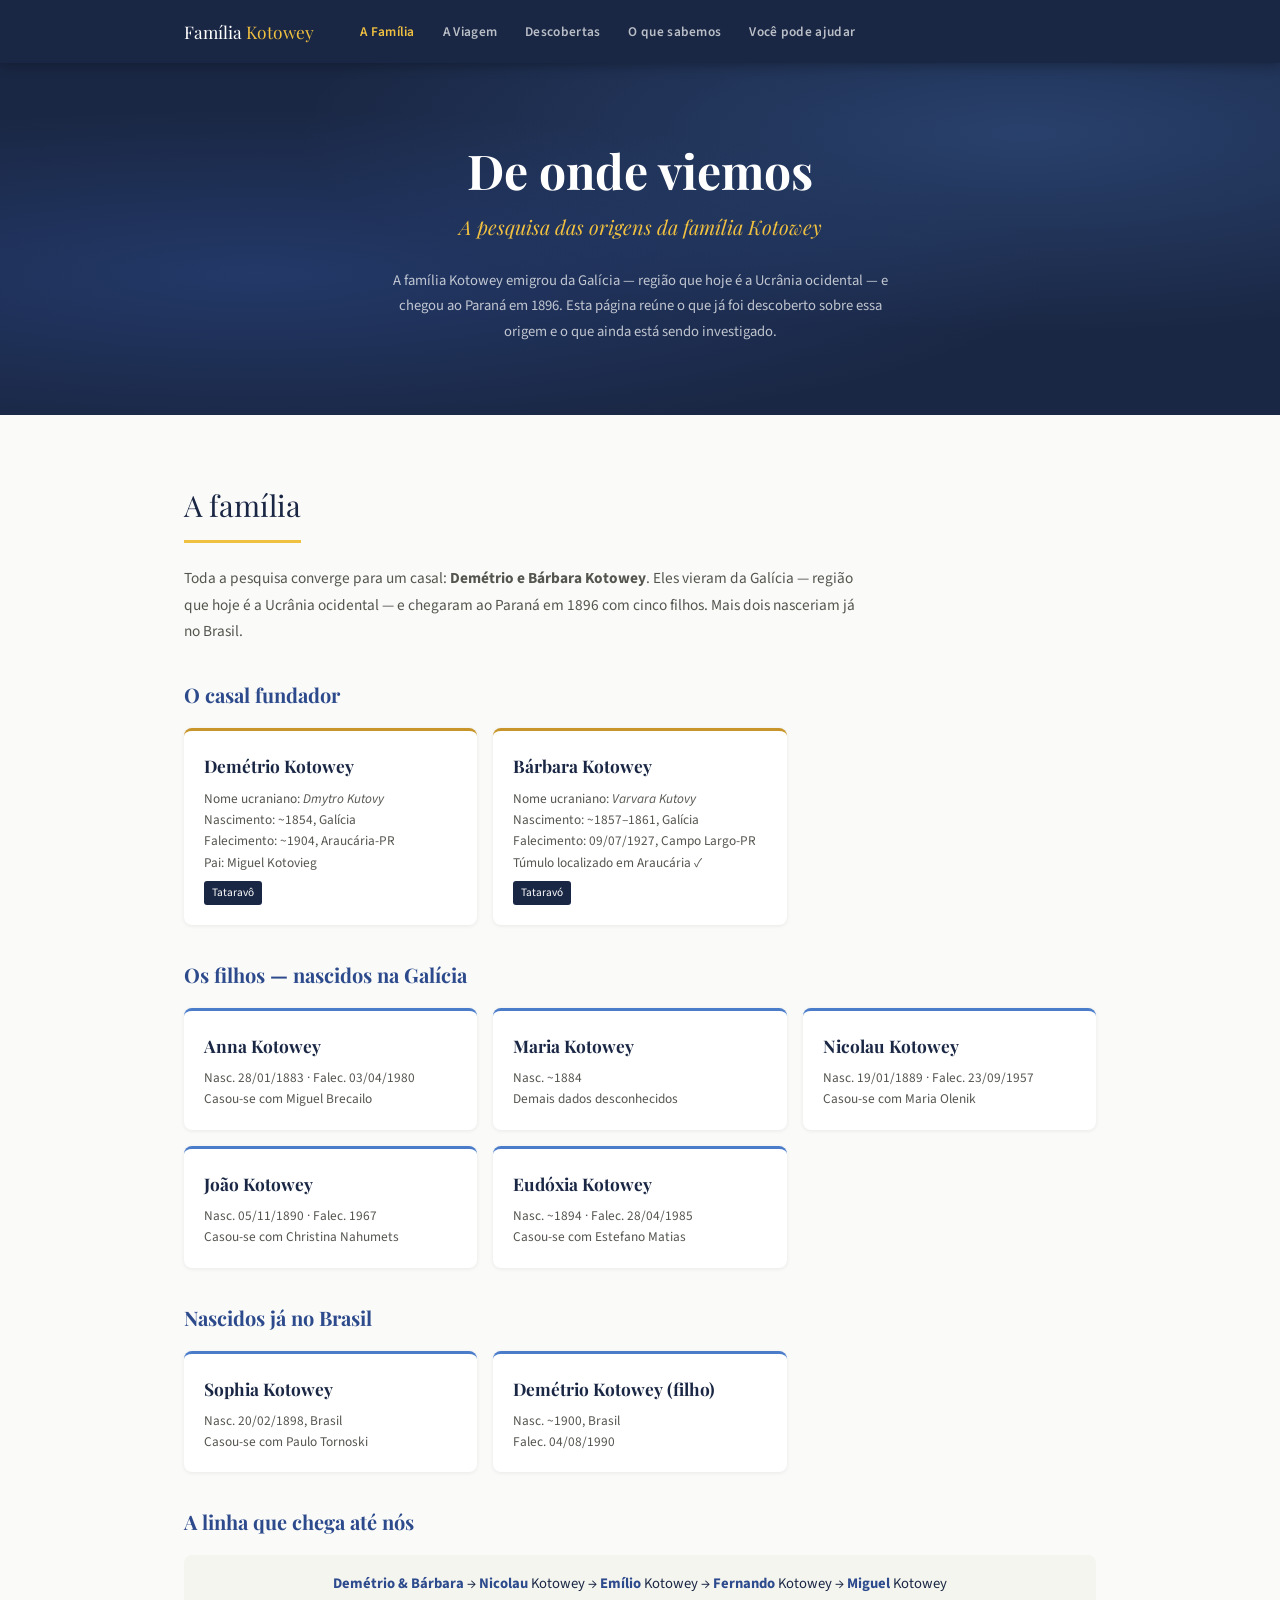
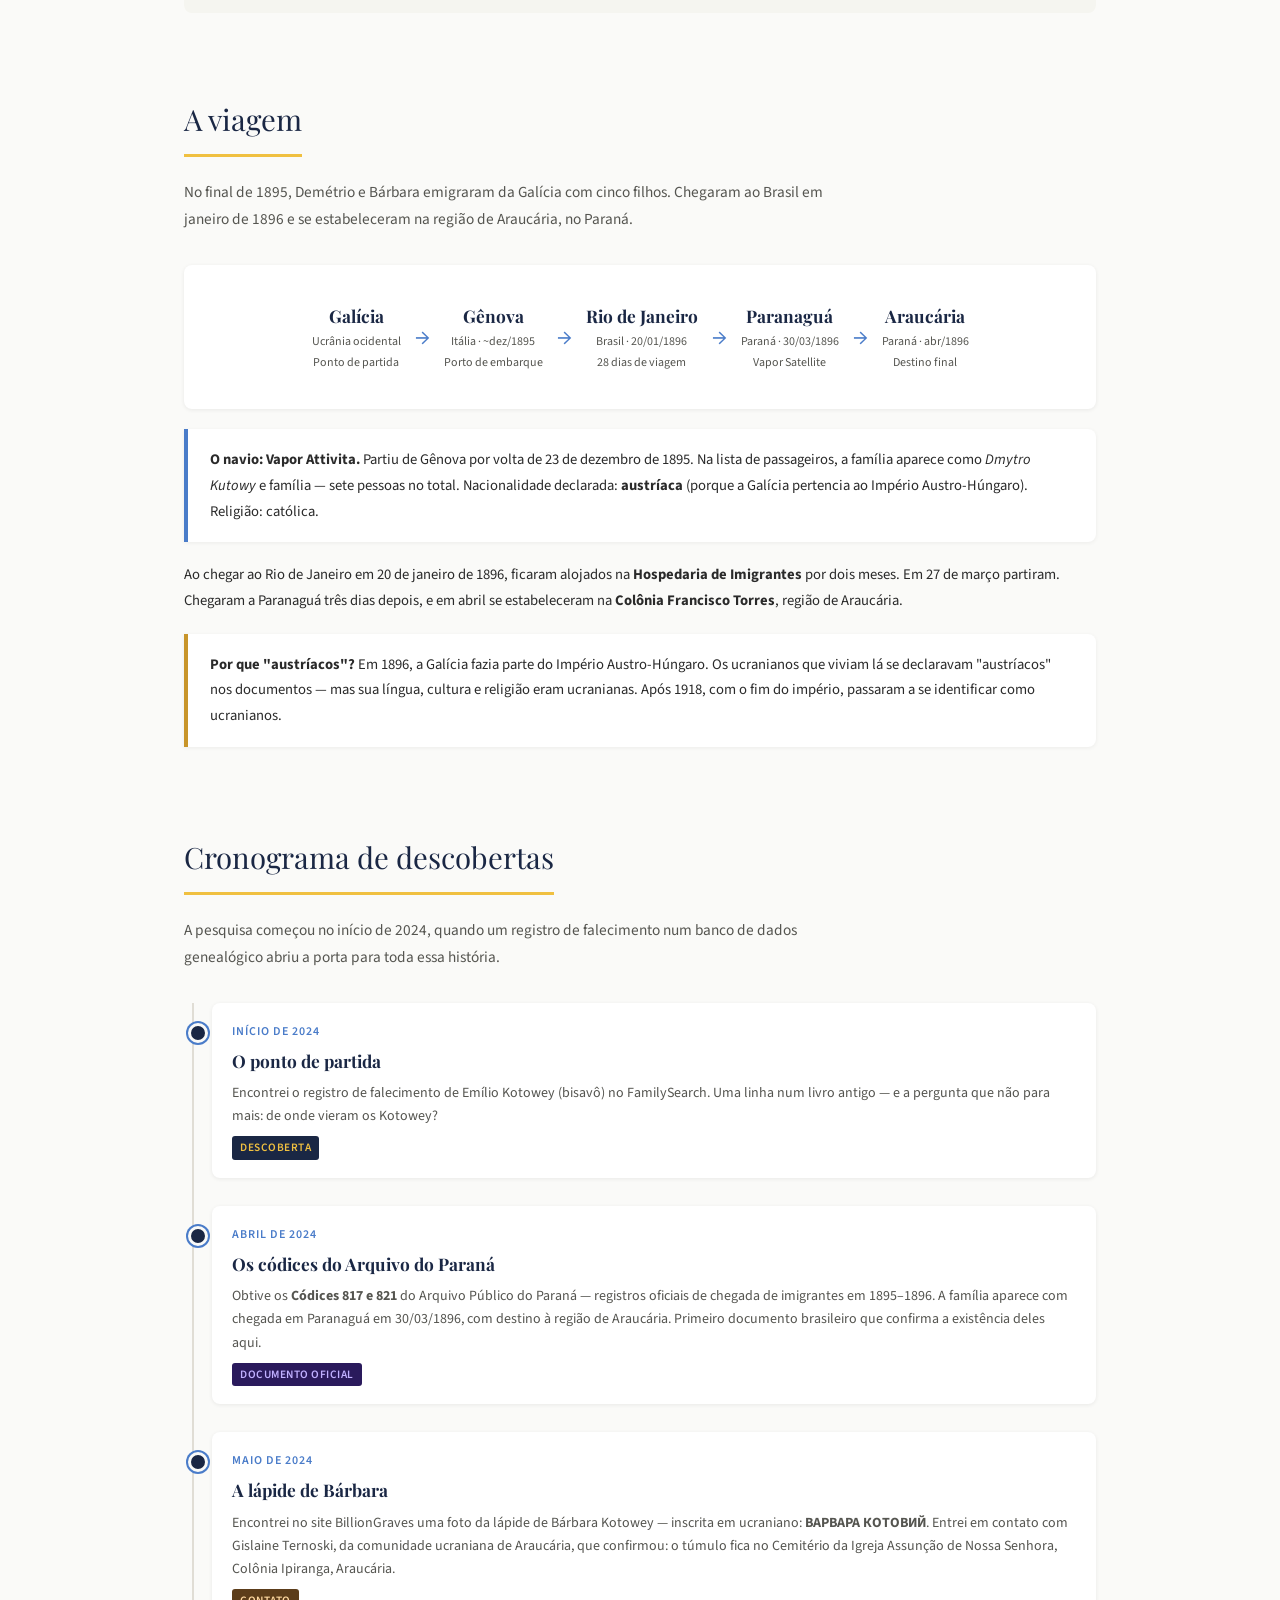
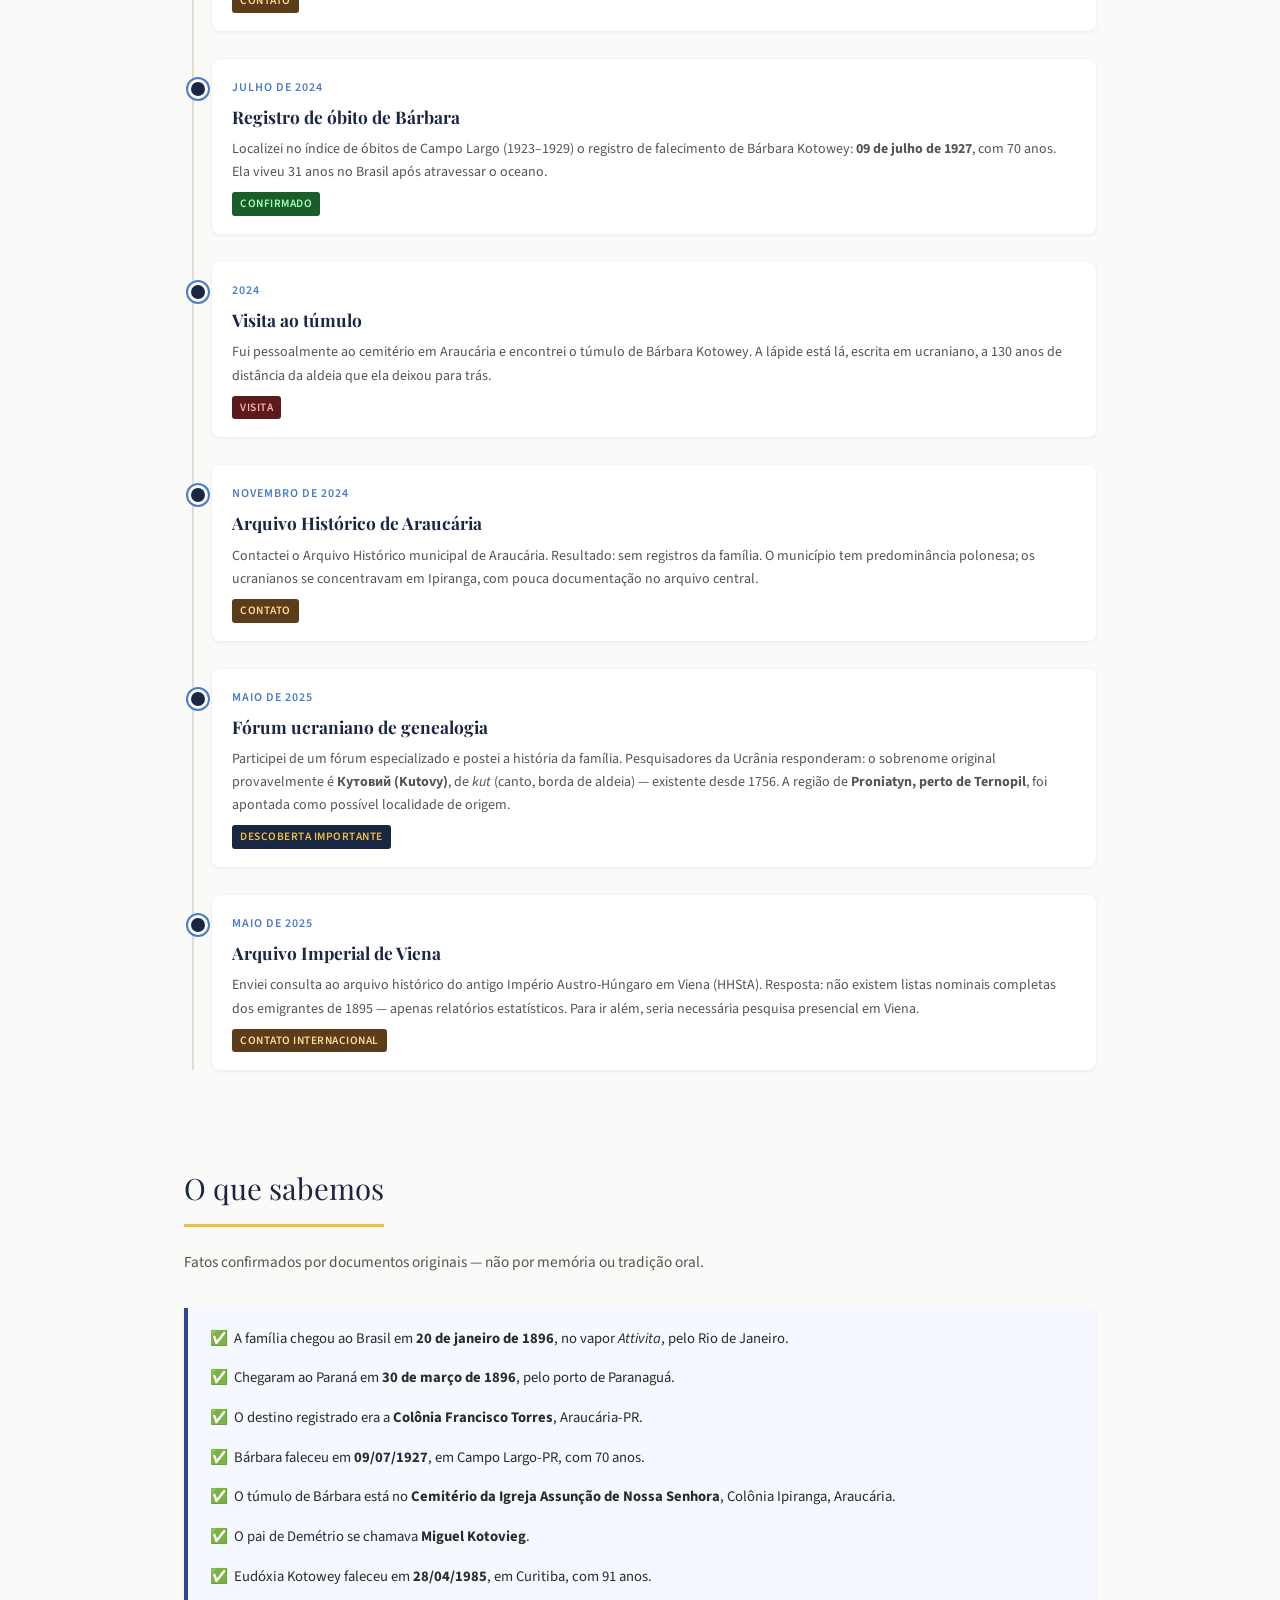
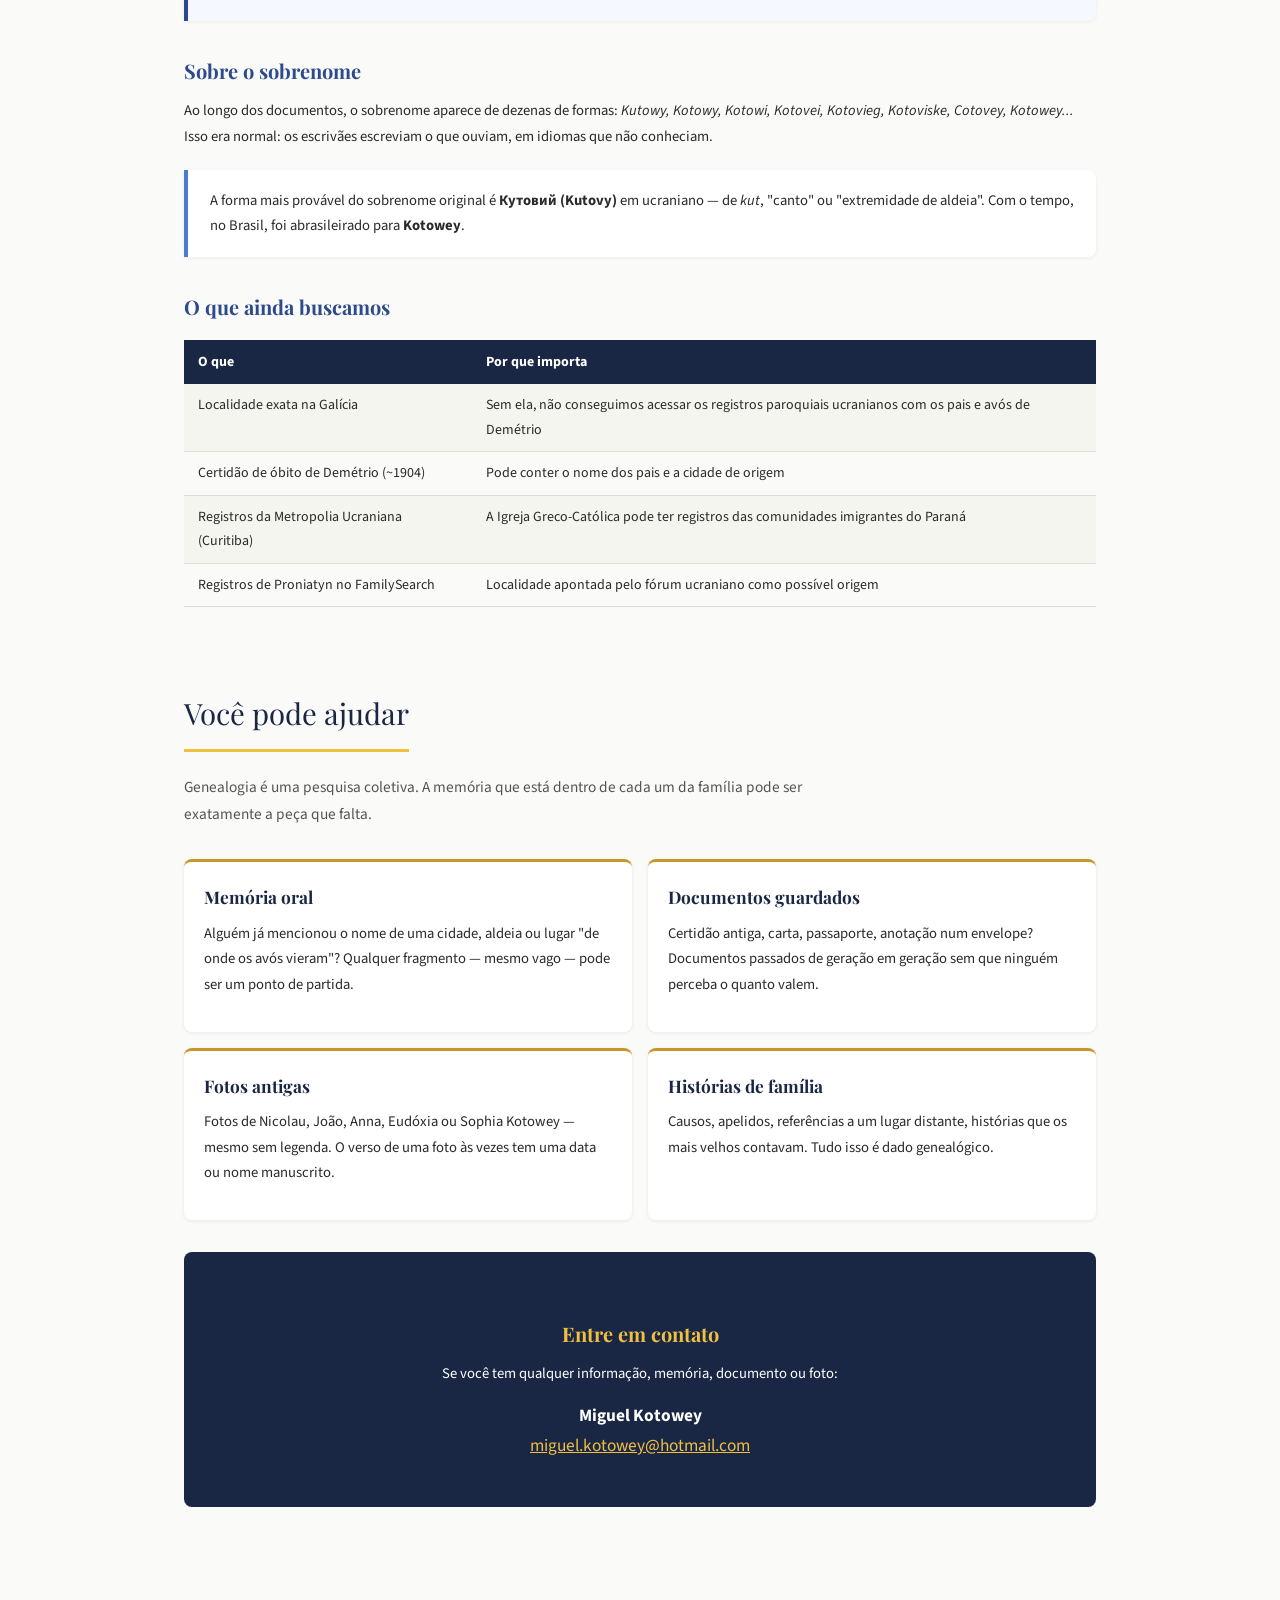
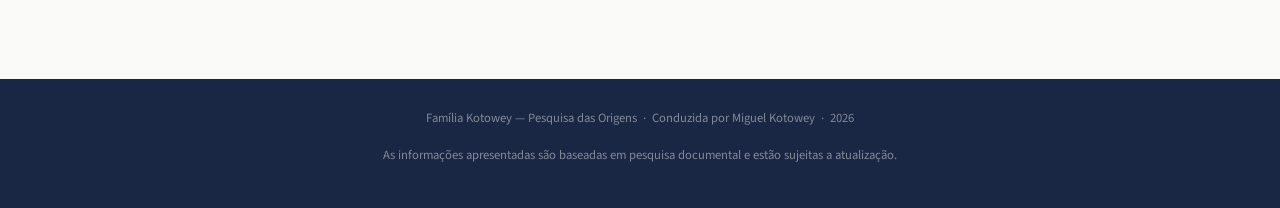
==== index.html @ eb4284b0 "Versão inicial" ====
<!DOCTYPE html>
<html lang="pt-BR">
<head>
  <meta charset="UTF-8">
  <meta name="viewport" content="width=device-width, initial-scale=1.0">
  <title>Família Kotowey — De onde viemos</title>
  <link rel="stylesheet" href="style.css">
</head>
<body>

<nav>
  <div class="nav-inner">
    <div class="nav-marca">Família <span>Kotowey</span></div>
    <a href="#quem-somos" class="ativo">A Família</a>
    <a href="#a-viagem">A Viagem</a>
    <a href="#descobertas">Descobertas</a>
    <a href="#o-que-sabemos">O que sabemos</a>
    <a href="#ajude">Você pode ajudar</a>
  </div>
</nav>

<div class="hero">
  <div class="hero-content">
    <h1>De onde viemos</h1>
    <div class="hero-sub">A pesquisa das origens da família Kotowey</div>
    <p>A família Kotowey emigrou da Galícia — região que hoje é a Ucrânia ocidental — e chegou ao Paraná em 1896. Esta página reúne o que já foi descoberto sobre essa origem e o que ainda está sendo investigado.</p>
  </div>
</div>

<div class="pagina">

  <!-- ══ QUEM SOMOS ══ -->
  <section id="quem-somos">
    <div class="secao-titulo">A família</div>
    <p class="secao-intro">
      Toda a pesquisa converge para um casal: <strong>Demétrio e Bárbara Kotowey</strong>. Eles vieram da Galícia — região que hoje é a Ucrânia ocidental — e chegaram ao Paraná em 1896 com cinco filhos. Mais dois nasceriam já no Brasil.
    </p>

    <h3>O casal fundador</h3>
    <div class="pessoas-grid">
      <div class="pessoa-card destaque">
        <div class="pessoa-nome">Demétrio Kotowey</div>
        <div class="pessoa-info">
          Nome ucraniano: <em>Dmytro Kutovy</em><br>
          Nascimento: ~1854, Galícia<br>
          Falecimento: ~1904, Araucária-PR<br>
          Pai: Miguel Kotovieg
        </div>
        <span class="badge">Tataravô</span>
      </div>
      <div class="pessoa-card destaque">
        <div class="pessoa-nome">Bárbara Kotowey</div>
        <div class="pessoa-info">
          Nome ucraniano: <em>Varvara Kutovy</em><br>
          Nascimento: ~1857–1861, Galícia<br>
          Falecimento: 09/07/1927, Campo Largo-PR<br>
          Túmulo localizado em Araucária ✓
        </div>
        <span class="badge">Tataravó</span>
      </div>
    </div>

    <h3>Os filhos — nascidos na Galícia</h3>
    <div class="pessoas-grid">
      <div class="pessoa-card">
        <div class="pessoa-nome">Anna Kotowey</div>
        <div class="pessoa-info">Nasc. 28/01/1883 · Falec. 03/04/1980<br>Casou-se com Miguel Brecailo</div>
      </div>
      <div class="pessoa-card">
        <div class="pessoa-nome">Maria Kotowey</div>
        <div class="pessoa-info">Nasc. ~1884<br>Demais dados desconhecidos</div>
      </div>
      <div class="pessoa-card">
        <div class="pessoa-nome">Nicolau Kotowey</div>
        <div class="pessoa-info">Nasc. 19/01/1889 · Falec. 23/09/1957<br>Casou-se com Maria Olenik</div>
      </div>
      <div class="pessoa-card">
        <div class="pessoa-nome">João Kotowey</div>
        <div class="pessoa-info">Nasc. 05/11/1890 · Falec. 1967<br>Casou-se com Christina Nahumets</div>
      </div>
      <div class="pessoa-card">
        <div class="pessoa-nome">Eudóxia Kotowey</div>
        <div class="pessoa-info">Nasc. ~1894 · Falec. 28/04/1985<br>Casou-se com Estefano Matias</div>
      </div>
    </div>

    <h3>Nascidos já no Brasil</h3>
    <div class="pessoas-grid">
      <div class="pessoa-card">
        <div class="pessoa-nome">Sophia Kotowey</div>
        <div class="pessoa-info">Nasc. 20/02/1898, Brasil<br>Casou-se com Paulo Tornoski</div>
      </div>
      <div class="pessoa-card">
        <div class="pessoa-nome">Demétrio Kotowey (filho)</div>
        <div class="pessoa-info">Nasc. ~1900, Brasil<br>Falec. 04/08/1990</div>
      </div>
    </div>

    <h3>A linha que chega até nós</h3>
    <div class="linha-descend">
      <strong>Demétrio &amp; Bárbara</strong> → <strong>Nicolau</strong> Kotowey → <strong>Emílio</strong> Kotowey → <strong>Fernando</strong> Kotowey → <strong>Miguel</strong> Kotowey
    </div>
  </section>

  <!-- ══ A VIAGEM ══ -->
  <section id="a-viagem">
    <div class="secao-titulo">A viagem</div>
    <p class="secao-intro">
      No final de 1895, Demétrio e Bárbara emigraram da Galícia com cinco filhos. Chegaram ao Brasil em janeiro de 1896 e se estabeleceram na região de Araucária, no Paraná.
    </p>

    <div class="rota">
      <div class="rota-ponto">
        <div class="rota-lugar">Galícia</div>
        <div class="rota-detalhe">Ucrânia ocidental<br>Ponto de partida</div>
      </div>
      <div class="rota-seta">→</div>
      <div class="rota-ponto">
        <div class="rota-lugar">Gênova</div>
        <div class="rota-detalhe">Itália · ~dez/1895<br>Porto de embarque</div>
      </div>
      <div class="rota-seta">→</div>
      <div class="rota-ponto">
        <div class="rota-lugar">Rio de Janeiro</div>
        <div class="rota-detalhe">Brasil · 20/01/1896<br>28 dias de viagem</div>
      </div>
      <div class="rota-seta">→</div>
      <div class="rota-ponto">
        <div class="rota-lugar">Paranaguá</div>
        <div class="rota-detalhe">Paraná · 30/03/1896<br>Vapor Satellite</div>
      </div>
      <div class="rota-seta">→</div>
      <div class="rota-ponto">
        <div class="rota-lugar">Araucária</div>
        <div class="rota-detalhe">Paraná · abr/1896<br>Destino final</div>
      </div>
    </div>

    <div class="caixa">
      <strong>O navio: Vapor Attivita.</strong> Partiu de Gênova por volta de 23 de dezembro de 1895. Na lista de passageiros, a família aparece como <em>Dmytro Kutowy</em> e família — sete pessoas no total. Nacionalidade declarada: <strong>austríaca</strong> (porque a Galícia pertencia ao Império Austro-Húngaro). Religião: católica.
    </div>

    <p>Ao chegar ao Rio de Janeiro em 20 de janeiro de 1896, ficaram alojados na <strong>Hospedaria de Imigrantes</strong> por dois meses. Em 27 de março partiram. Chegaram a Paranaguá três dias depois, e em abril se estabeleceram na <strong>Colônia Francisco Torres</strong>, região de Araucária.</p>

    <div class="caixa caixa-dourada">
      <strong>Por que "austríacos"?</strong> Em 1896, a Galícia fazia parte do Império Austro-Húngaro. Os ucranianos que viviam lá se declaravam "austríacos" nos documentos — mas sua língua, cultura e religião eram ucranianas. Após 1918, com o fim do império, passaram a se identificar como ucranianos.
    </div>
  </section>

  <!-- ══ DESCOBERTAS ══ -->
  <section id="descobertas">
    <div class="secao-titulo">Cronograma de descobertas</div>
    <p class="secao-intro">
      A pesquisa começou no início de 2024, quando um registro de falecimento num banco de dados genealógico abriu a porta para toda essa história.
    </p>

    <div class="timeline">

      <div class="timeline-item">
        <div class="timeline-data">Início de 2024</div>
        <div class="timeline-titulo">O ponto de partida</div>
        <div class="timeline-texto">Encontrei o registro de falecimento de Emílio Kotowey (bisavô) no FamilySearch. Uma linha num livro antigo — e a pergunta que não para mais: de onde vieram os Kotowey?</div>
        <span class="tag tag-descoberta">Descoberta</span>
      </div>

      <div class="timeline-item">
        <div class="timeline-data">Abril de 2024</div>
        <div class="timeline-titulo">Os códices do Arquivo do Paraná</div>
        <div class="timeline-texto">Obtive os <strong>Códices 817 e 821</strong> do Arquivo Público do Paraná — registros oficiais de chegada de imigrantes em 1895–1896. A família aparece com chegada em Paranaguá em 30/03/1896, com destino à região de Araucária. Primeiro documento brasileiro que confirma a existência deles aqui.</div>
        <span class="tag tag-documento">Documento oficial</span>
      </div>

      <div class="timeline-item">
        <div class="timeline-data">Maio de 2024</div>
        <div class="timeline-titulo">A lápide de Bárbara</div>
        <div class="timeline-texto">Encontrei no site BillionGraves uma foto da lápide de Bárbara Kotowey — inscrita em ucraniano: <strong>ВАРВАРА КОТОВИЙ</strong>. Entrei em contato com Gislaine Ternoski, da comunidade ucraniana de Araucária, que confirmou: o túmulo fica no Cemitério da Igreja Assunção de Nossa Senhora, Colônia Ipiranga, Araucária.</div>
        <span class="tag tag-contato">Contato</span>
      </div>

      <div class="timeline-item">
        <div class="timeline-data">Julho de 2024</div>
        <div class="timeline-titulo">Registro de óbito de Bárbara</div>
        <div class="timeline-texto">Localizei no índice de óbitos de Campo Largo (1923–1929) o registro de falecimento de Bárbara Kotowey: <strong>09 de julho de 1927</strong>, com 70 anos. Ela viveu 31 anos no Brasil após atravessar o oceano.</div>
        <span class="tag tag-confirmado">Confirmado</span>
      </div>

      <div class="timeline-item">
        <div class="timeline-data">2024</div>
        <div class="timeline-titulo">Visita ao túmulo</div>
        <div class="timeline-texto">Fui pessoalmente ao cemitério em Araucária e encontrei o túmulo de Bárbara Kotowey. A lápide está lá, escrita em ucraniano, a 130 anos de distância da aldeia que ela deixou para trás.</div>
        <span class="tag tag-visita">Visita</span>
      </div>

      <div class="timeline-item">
        <div class="timeline-data">Novembro de 2024</div>
        <div class="timeline-titulo">Arquivo Histórico de Araucária</div>
        <div class="timeline-texto">Contactei o Arquivo Histórico municipal de Araucária. Resultado: sem registros da família. O município tem predominância polonesa; os ucranianos se concentravam em Ipiranga, com pouca documentação no arquivo central.</div>
        <span class="tag tag-contato">Contato</span>
      </div>

      <div class="timeline-item">
        <div class="timeline-data">Maio de 2025</div>
        <div class="timeline-titulo">Fórum ucraniano de genealogia</div>
        <div class="timeline-texto">Participei de um fórum especializado e postei a história da família. Pesquisadores da Ucrânia responderam: o sobrenome original provavelmente é <strong>Кутовий (Kutovy)</strong>, de <em>kut</em> (canto, borda de aldeia) — existente desde 1756. A região de <strong>Proniatyn, perto de Ternopil</strong>, foi apontada como possível localidade de origem.</div>
        <span class="tag tag-descoberta">Descoberta importante</span>
      </div>

      <div class="timeline-item">
        <div class="timeline-data">Maio de 2025</div>
        <div class="timeline-titulo">Arquivo Imperial de Viena</div>
        <div class="timeline-texto">Enviei consulta ao arquivo histórico do antigo Império Austro-Húngaro em Viena (HHStA). Resposta: não existem listas nominais completas dos emigrantes de 1895 — apenas relatórios estatísticos. Para ir além, seria necessária pesquisa presencial em Viena.</div>
        <span class="tag tag-contato">Contato internacional</span>
      </div>

    </div>
  </section>

  <!-- ══ O QUE SABEMOS ══ -->
  <section id="o-que-sabemos">
    <div class="secao-titulo">O que sabemos</div>
    <p class="secao-intro">
      Fatos confirmados por documentos originais — não por memória ou tradição oral.
    </p>

    <div class="caixa caixa-azul">
      <p>✅ &nbsp;A família chegou ao Brasil em <strong>20 de janeiro de 1896</strong>, no vapor <em>Attivita</em>, pelo Rio de Janeiro.</p>
      <p>✅ &nbsp;Chegaram ao Paraná em <strong>30 de março de 1896</strong>, pelo porto de Paranaguá.</p>
      <p>✅ &nbsp;O destino registrado era a <strong>Colônia Francisco Torres</strong>, Araucária-PR.</p>
      <p>✅ &nbsp;Bárbara faleceu em <strong>09/07/1927</strong>, em Campo Largo-PR, com 70 anos.</p>
      <p>✅ &nbsp;O túmulo de Bárbara está no <strong>Cemitério da Igreja Assunção de Nossa Senhora</strong>, Colônia Ipiranga, Araucária.</p>
      <p>✅ &nbsp;O pai de Demétrio se chamava <strong>Miguel Kotovieg</strong>.</p>
      <p>✅ &nbsp;Eudóxia Kotowey faleceu em <strong>28/04/1985</strong>, em Curitiba, com 91 anos.</p>
    </div>

    <h3>Sobre o sobrenome</h3>
    <p>Ao longo dos documentos, o sobrenome aparece de dezenas de formas: <em>Kutowy, Kotowy, Kotowi, Kotovei, Kotovieg, Kotoviske, Cotovey, Kotowey...</em> Isso era normal: os escrivães escreviam o que ouviam, em idiomas que não conheciam.</p>

    <div class="caixa">
      A forma mais provável do sobrenome original é <strong>Кутовий (Kutovy)</strong> em ucraniano — de <em>kut</em>, "canto" ou "extremidade de aldeia". Com o tempo, no Brasil, foi abrasileirado para <strong>Kotowey</strong>.
    </div>

    <h3>O que ainda buscamos</h3>
    <table>
      <tr><th>O que</th><th>Por que importa</th></tr>
      <tr>
        <td>Localidade exata na Galícia</td>
        <td>Sem ela, não conseguimos acessar os registros paroquiais ucranianos com os pais e avós de Demétrio</td>
      </tr>
      <tr>
        <td>Certidão de óbito de Demétrio (~1904)</td>
        <td>Pode conter o nome dos pais e a cidade de origem</td>
      </tr>
      <tr>
        <td>Registros da Metropolia Ucraniana (Curitiba)</td>
        <td>A Igreja Greco-Católica pode ter registros das comunidades imigrantes do Paraná</td>
      </tr>
      <tr>
        <td>Registros de Proniatyn no FamilySearch</td>
        <td>Localidade apontada pelo fórum ucraniano como possível origem</td>
      </tr>
    </table>
  </section>

  <!-- ══ AJUDE ══ -->
  <section id="ajude">
    <div class="secao-titulo">Você pode ajudar</div>
    <p class="secao-intro">
      Genealogia é uma pesquisa coletiva. A memória que está dentro de cada um da família pode ser exatamente a peça que falta.
    </p>

    <div class="ajuda-grid">
      <div class="ajuda-card">
        <h4>Memória oral</h4>
        <p>Alguém já mencionou o nome de uma cidade, aldeia ou lugar "de onde os avós vieram"? Qualquer fragmento — mesmo vago — pode ser um ponto de partida.</p>
      </div>
      <div class="ajuda-card">
        <h4>Documentos guardados</h4>
        <p>Certidão antiga, carta, passaporte, anotação num envelope? Documentos passados de geração em geração sem que ninguém perceba o quanto valem.</p>
      </div>
      <div class="ajuda-card">
        <h4>Fotos antigas</h4>
        <p>Fotos de Nicolau, João, Anna, Eudóxia ou Sophia Kotowey — mesmo sem legenda. O verso de uma foto às vezes tem uma data ou nome manuscrito.</p>
      </div>
      <div class="ajuda-card">
        <h4>Histórias de família</h4>
        <p>Causos, apelidos, referências a um lugar distante, histórias que os mais velhos contavam. Tudo isso é dado genealógico.</p>
      </div>
    </div>

    <div class="contato-box">
      <h3>Entre em contato</h3>
      <p>Se você tem qualquer informação, memória, documento ou foto:</p>
      <p style="margin-top:12px; font-size:13pt;">
        <strong>Miguel Kotowey</strong><br>
        <a href="mailto:miguel.kotowey@hotmail.com">miguel.kotowey@hotmail.com</a>
      </p>
    </div>
  </section>

</div><!-- /pagina -->

<footer>
  <p>Família Kotowey — Pesquisa das Origens &nbsp;·&nbsp; Conduzida por Miguel Kotowey &nbsp;·&nbsp; 2026</p>
  <p style="margin-top:6px;">As informações apresentadas são baseadas em pesquisa documental e estão sujeitas a atualização.</p>
</footer>

</body>
</html>
---- style.css ----
@import url('https://fonts.googleapis.com/css2?family=Playfair+Display:ital,wght@0,400;0,700;1,400&family=Source+Sans+3:wght@300;400;600&display=swap');

:root {
  --azul-escuro: #1a2744;
  --azul-medio: #2c4a8c;
  --azul-claro: #4a7cc9;
  --amarelo: #f0c040;
  --dourado: #c8952a;
  --cinza-claro: #f5f5f0;
  --cinza-medio: #e0ddd5;
  --texto: #2a2a2a;
  --texto-suave: #555550;
}

* { box-sizing: border-box; margin: 0; padding: 0; }

body {
  font-family: 'Source Sans 3', 'Segoe UI', sans-serif;
  font-size: 11pt;
  color: var(--texto);
  background: #fafaf8;
  line-height: 1.75;
}

/* ── NAV ── */
nav {
  background: var(--azul-escuro);
  position: sticky;
  top: 0;
  z-index: 100;
  box-shadow: 0 2px 12px rgba(0,0,0,0.3);
}

.nav-inner {
  max-width: 960px;
  margin: 0 auto;
  padding: 0 24px;
  display: flex;
  align-items: center;
  gap: 0;
}

.nav-marca {
  font-family: 'Playfair Display', serif;
  color: white;
  font-size: 13pt;
  padding: 16px 0;
  margin-right: 32px;
  white-space: nowrap;
}

.nav-marca span { color: var(--amarelo); }

nav a {
  color: rgba(255,255,255,0.7);
  text-decoration: none;
  font-size: 10pt;
  font-weight: 600;
  padding: 20px 14px;
  display: inline-block;
  transition: color 0.2s;
  letter-spacing: 0.3px;
}

nav a:hover, nav a.ativo { color: var(--amarelo); }

/* ── HERO ── */
.hero {
  background: var(--azul-escuro);
  color: white;
  padding: 80px 24px 70px;
  text-align: center;
  position: relative;
  overflow: hidden;
}

.hero::before {
  content: '';
  position: absolute; inset: 0;
  background:
    radial-gradient(ellipse at 20% 60%, rgba(44,74,140,0.5) 0%, transparent 55%),
    radial-gradient(ellipse at 80% 20%, rgba(74,124,201,0.3) 0%, transparent 50%);
}

.hero-content { position: relative; z-index: 1; max-width: 680px; margin: 0 auto; }

.hero h1 {
  font-family: 'Playfair Display', serif;
  font-size: 36pt;
  line-height: 1.15;
  margin-bottom: 10px;
}

.hero-sub {
  font-size: 15pt;
  color: var(--amarelo);
  font-family: 'Playfair Display', serif;
  font-style: italic;
  margin-bottom: 24px;
}

.hero p {
  font-size: 11pt;
  color: rgba(255,255,255,0.72);
  max-width: 520px;
  margin: 0 auto;
}

/* ── LAYOUT GERAL ── */
.pagina {
  max-width: 960px;
  margin: 0 auto;
  padding: 0 24px 80px;
}

section {
  padding: 64px 0 0;
  scroll-margin-top: 60px;
}

.secao-titulo {
  font-family: 'Playfair Display', serif;
  font-size: 22pt;
  color: var(--azul-escuro);
  margin-bottom: 6px;
  padding-bottom: 10px;
  border-bottom: 3px solid var(--amarelo);
  display: inline-block;
}

.secao-intro {
  color: var(--texto-suave);
  max-width: 680px;
  margin: 16px 0 32px;
  font-size: 11.5pt;
}

h3 {
  font-family: 'Playfair Display', serif;
  font-size: 15pt;
  color: var(--azul-medio);
  margin: 32px 0 10px;
}

p { margin-bottom: 14px; }

/* ── CARDS DE PESSOA ── */
.pessoas-grid {
  display: grid;
  grid-template-columns: repeat(auto-fill, minmax(240px, 1fr));
  gap: 16px;
  margin: 16px 0;
}

.pessoa-card {
  background: white;
  border-radius: 8px;
  padding: 20px;
  border-top: 3px solid var(--azul-claro);
  box-shadow: 0 1px 4px rgba(0,0,0,0.07);
}

.pessoa-card.destaque { border-top-color: var(--dourado); }

.pessoa-nome {
  font-family: 'Playfair Display', serif;
  font-size: 13pt;
  color: var(--azul-escuro);
  font-weight: 700;
  margin-bottom: 6px;
}

.pessoa-info {
  font-size: 10pt;
  color: var(--texto-suave);
  line-height: 1.6;
}

.badge {
  display: inline-block;
  background: var(--azul-escuro);
  color: white;
  font-size: 8.5pt;
  padding: 2px 8px;
  border-radius: 3px;
  margin-top: 8px;
}

/* ── ROTA / VIAGEM ── */
.rota {
  display: flex;
  align-items: center;
  justify-content: center;
  flex-wrap: wrap;
  gap: 0;
  background: white;
  border-radius: 8px;
  padding: 28px;
  box-shadow: 0 1px 4px rgba(0,0,0,0.07);
  margin: 20px 0;
}

.rota-ponto { text-align: center; padding: 8px 14px; }
.rota-lugar { font-family: 'Playfair Display', serif; font-size: 13pt; font-weight: 700; color: var(--azul-escuro); }
.rota-detalhe { font-size: 9pt; color: var(--texto-suave); }
.rota-seta { font-size: 18pt; color: var(--azul-claro); align-self: center; }

/* ── TIMELINE ── */
.timeline { position: relative; padding-left: 28px; margin: 24px 0; }

.timeline::before {
  content: '';
  position: absolute;
  left: 8px; top: 0; bottom: 0;
  width: 2px;
  background: var(--cinza-medio);
}

.timeline-item {
  position: relative;
  margin-bottom: 28px;
  background: white;
  border-radius: 8px;
  padding: 18px 20px;
  box-shadow: 0 1px 4px rgba(0,0,0,0.07);
}

.timeline-item::before {
  content: '';
  position: absolute;
  left: -24px; top: 20px;
  width: 14px; height: 14px;
  border-radius: 50%;
  background: var(--azul-escuro);
  border: 3px solid #fafaf8;
  box-shadow: 0 0 0 2px var(--azul-claro);
}

.timeline-data {
  font-size: 9pt; font-weight: 600;
  color: var(--azul-claro);
  text-transform: uppercase;
  letter-spacing: 1px;
  margin-bottom: 4px;
}

.timeline-titulo {
  font-family: 'Playfair Display', serif;
  font-size: 13pt;
  color: var(--azul-escuro);
  font-weight: 700;
  margin-bottom: 6px;
}

.timeline-texto { font-size: 10.5pt; color: var(--texto-suave); line-height: 1.65; }

.tag {
  display: inline-block;
  font-size: 8.5pt;
  font-weight: 600;
  padding: 2px 8px;
  border-radius: 3px;
  text-transform: uppercase;
  letter-spacing: 0.5px;
  margin-top: 8px;
}

.tag-confirmado { background: #1a5c2a; color: #a8ffb8; }
.tag-descoberta { background: #1a2744; color: var(--amarelo); }
.tag-contato    { background: #5c3d1a; color: #ffd9a0; }
.tag-documento  { background: #2a1a5c; color: #c0b0ff; }
.tag-visita     { background: #5c1a1a; color: #ffb0b0; }

/* ── CAIXAS ── */
.caixa {
  background: white;
  border-left: 4px solid var(--azul-claro);
  padding: 18px 22px;
  margin: 20px 0;
  border-radius: 0 8px 8px 0;
  box-shadow: 0 1px 4px rgba(0,0,0,0.06);
}

.caixa-dourada { border-left-color: var(--dourado); }
.caixa-azul    { border-left-color: var(--azul-medio); background: #f5f8ff; }

/* ── TABELA ── */
table { width: 100%; border-collapse: collapse; margin: 16px 0; font-size: 10.5pt; }
th { background: var(--azul-escuro); color: white; padding: 10px 14px; text-align: left; }
td { padding: 9px 14px; border-bottom: 1px solid var(--cinza-medio); vertical-align: top; }
tr:nth-child(even) td { background: var(--cinza-claro); }

/* ── LINHA DE DESCENDÊNCIA ── */
.linha-descend {
  background: var(--cinza-claro);
  border-radius: 8px;
  padding: 16px 24px;
  font-size: 11pt;
  text-align: center;
  color: var(--azul-escuro);
  margin: 16px 0;
}

.linha-descend strong { color: var(--azul-medio); }

/* ── SEÇÃO AJUDA ── */
.ajuda-grid { display: grid; grid-template-columns: 1fr 1fr; gap: 16px; margin: 20px 0; }
@media (max-width: 600px) { .ajuda-grid { grid-template-columns: 1fr; } }

.ajuda-card {
  background: white;
  border-radius: 8px;
  padding: 20px;
  box-shadow: 0 1px 4px rgba(0,0,0,0.07);
  border-top: 3px solid var(--dourado);
}

.ajuda-card h4 {
  font-family: 'Playfair Display', serif;
  font-size: 13pt;
  color: var(--azul-escuro);
  margin-bottom: 8px;
}

/* ── CONTATO ── */
.contato-box {
  background: var(--azul-escuro);
  color: white;
  border-radius: 8px;
  padding: 32px;
  text-align: center;
  margin: 32px 0;
}

.contato-box h3 { color: var(--amarelo); font-family: 'Playfair Display', serif; margin-bottom: 10px; }
.contato-box a { color: var(--amarelo); }

/* ── FOOTER ── */
footer {
  background: var(--azul-escuro);
  color: rgba(255,255,255,0.45);
  text-align: center;
  padding: 28px;
  font-size: 9.5pt;
  margin-top: 60px;
}

/* ── RESPONSIVO ── */
@media (max-width: 600px) {
  .hero h1 { font-size: 24pt; }
  .pessoas-grid { grid-template-columns: 1fr; }
  .rota { flex-direction: column; }
  nav a { padding: 16px 8px; font-size: 9pt; }
}
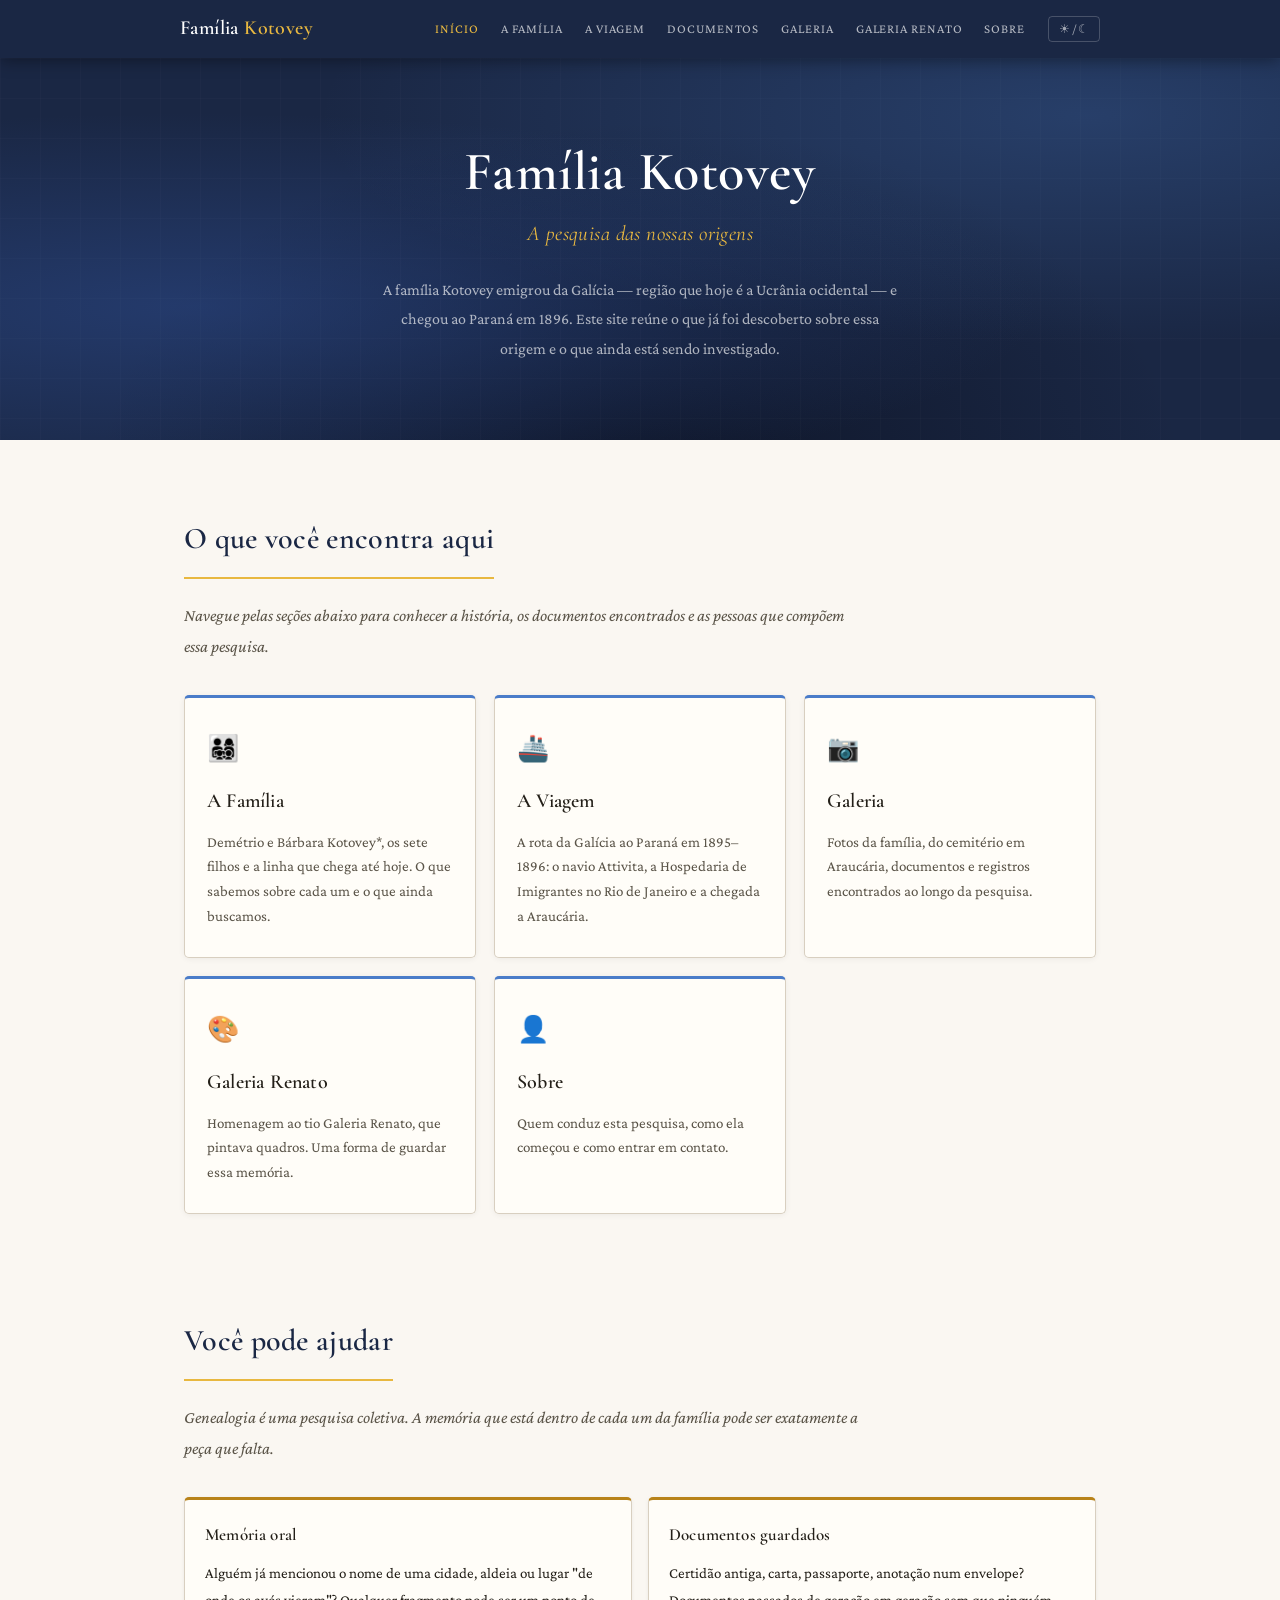
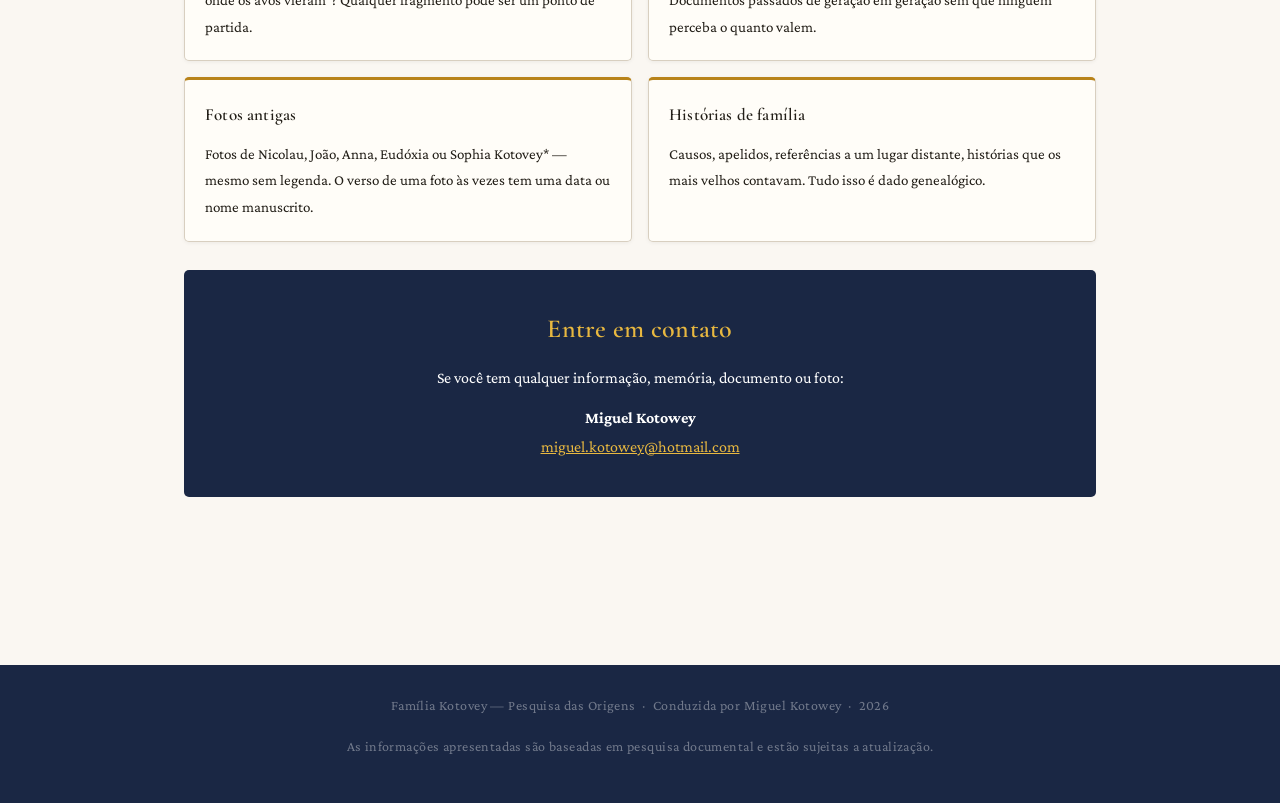
==== commit 550d5c14: "Ajustes de navegação, nomenclatura e sobrenomes - Corrige bug do lightbox (display:flex sempre visív" ====
--- a/index.html
+++ b/index.html
@@ -1,277 +1,104 @@
 <!DOCTYPE html>
-<html lang="pt-BR">
+<html lang="pt-BR" data-theme="">
 <head>
-  <meta charset="UTF-8">
-  <meta name="viewport" content="width=device-width, initial-scale=1.0">
-  <title>Família Kotowey — De onde viemos</title>
-  <link rel="stylesheet" href="style.css">
+<script>
+  (function() {
+    var saved = localStorage.getItem('tema');
+    var prefereDark = window.matchMedia('(prefers-color-scheme: dark)').matches;
+    var tema = saved || (prefereDark ? 'dark' : 'light');
+    document.documentElement.setAttribute('data-theme', tema);
+  })();
+</script>
+<meta charset="UTF-8">
+<meta name="viewport" content="width=device-width, initial-scale=1.0">
+<title>Família Kotovey — De onde viemos</title>
+<link rel="stylesheet" href="style.css">
 </head>
 <body>
 
 <nav>
   <div class="nav-inner">
-    <div class="nav-marca">Família <span>Kotowey</span></div>
-    <a href="#quem-somos" class="ativo">A Família</a>
-    <a href="#a-viagem">A Viagem</a>
-    <a href="#descobertas">Descobertas</a>
-    <a href="#o-que-sabemos">O que sabemos</a>
-    <a href="#ajude">Você pode ajudar</a>
+    <div class="nav-marca">Família <span>Kotovey</span></div>
+    <div class="nav-links">
+      <a href="index.html" class="ativo">Início</a>
+      <a href="familia.html">A Família</a>
+      <a href="viagem.html">A Viagem</a>
+      <a href="documentos.html">Documentos</a>
+      <a href="galeria.html">Galeria</a>
+      <a href="galeria-renato.html">Galeria Renato</a>
+      <a href="sobre.html">Sobre</a>
+    </div>
+    <button id="btn-tema" onclick="alternarTema()" aria-label="Alternar modo claro/escuro">☀ / ☾</button>
+    <button class="nav-hamburguer" onclick="toggleMenu()" aria-label="Menu">☰</button>
+  </div>
+  <div class="nav-mobile" id="nav-mobile">
+    <a href="index.html" onclick="fecharMenu()">Início</a>
+    <a href="familia.html" onclick="fecharMenu()">A Família</a>
+    <a href="viagem.html" onclick="fecharMenu()">A Viagem</a>
+    <a href="documentos.html" onclick="fecharMenu()">Documentos</a>
+    <a href="galeria.html" onclick="fecharMenu()">Galeria</a>
+    <a href="galeria-renato.html" onclick="fecharMenu()">Galeria Renato</a>
+    <a href="sobre.html" onclick="fecharMenu()">Sobre</a>
   </div>
 </nav>
 
 <div class="hero">
   <div class="hero-content">
-    <h1>De onde viemos</h1>
-    <div class="hero-sub">A pesquisa das origens da família Kotowey</div>
-    <p>A família Kotowey emigrou da Galícia — região que hoje é a Ucrânia ocidental — e chegou ao Paraná em 1896. Esta página reúne o que já foi descoberto sobre essa origem e o que ainda está sendo investigado.</p>
+    <h1>Família Kotovey</h1>
+    <div class="hero-sub">A pesquisa das nossas origens</div>
+    <p>A família Kotovey emigrou da Galícia — região que hoje é a Ucrânia ocidental — e chegou ao Paraná em 1896. Este site reúne o que já foi descoberto sobre essa origem e o que ainda está sendo investigado.</p>
   </div>
 </div>
 
 <div class="pagina">
 
-  <!-- ══ QUEM SOMOS ══ -->
-  <section id="quem-somos">
-    <div class="secao-titulo">A família</div>
-    <p class="secao-intro">
-      Toda a pesquisa converge para um casal: <strong>Demétrio e Bárbara Kotowey</strong>. Eles vieram da Galícia — região que hoje é a Ucrânia ocidental — e chegaram ao Paraná em 1896 com cinco filhos. Mais dois nasceriam já no Brasil.
-    </p>
+  <section id="navegacao">
+    <div class="secao-titulo">O que você encontra aqui</div>
+    <p class="secao-intro">Navegue pelas seções abaixo para conhecer a história, os documentos encontrados e as pessoas que compõem essa pesquisa.</p>
 
-    <h3>O casal fundador</h3>
-    <div class="pessoas-grid">
-      <div class="pessoa-card destaque">
-        <div class="pessoa-nome">Demétrio Kotowey</div>
-        <div class="pessoa-info">
-          Nome ucraniano: <em>Dmytro Kutovy</em><br>
-          Nascimento: ~1854, Galícia<br>
-          Falecimento: ~1904, Araucária-PR<br>
-          Pai: Miguel Kotovieg
-        </div>
-        <span class="badge">Tataravô</span>
-      </div>
-      <div class="pessoa-card destaque">
-        <div class="pessoa-nome">Bárbara Kotowey</div>
-        <div class="pessoa-info">
-          Nome ucraniano: <em>Varvara Kutovy</em><br>
-          Nascimento: ~1857–1861, Galícia<br>
-          Falecimento: 09/07/1927, Campo Largo-PR<br>
-          Túmulo localizado em Araucária ✓
-        </div>
-        <span class="badge">Tataravó</span>
-      </div>
-    </div>
+    <div class="home-grid">
 
-    <h3>Os filhos — nascidos na Galícia</h3>
-    <div class="pessoas-grid">
-      <div class="pessoa-card">
-        <div class="pessoa-nome">Anna Kotowey</div>
-        <div class="pessoa-info">Nasc. 28/01/1883 · Falec. 03/04/1980<br>Casou-se com Miguel Brecailo</div>
-      </div>
-      <div class="pessoa-card">
-        <div class="pessoa-nome">Maria Kotowey</div>
-        <div class="pessoa-info">Nasc. ~1884<br>Demais dados desconhecidos</div>
-      </div>
-      <div class="pessoa-card">
-        <div class="pessoa-nome">Nicolau Kotowey</div>
-        <div class="pessoa-info">Nasc. 19/01/1889 · Falec. 23/09/1957<br>Casou-se com Maria Olenik</div>
-      </div>
-      <div class="pessoa-card">
-        <div class="pessoa-nome">João Kotowey</div>
-        <div class="pessoa-info">Nasc. 05/11/1890 · Falec. 1967<br>Casou-se com Christina Nahumets</div>
-      </div>
-      <div class="pessoa-card">
-        <div class="pessoa-nome">Eudóxia Kotowey</div>
-        <div class="pessoa-info">Nasc. ~1894 · Falec. 28/04/1985<br>Casou-se com Estefano Matias</div>
-      </div>
-    </div>
+      <a href="familia.html" class="home-card">
+        <div class="home-card-icone">👨‍👩‍👧‍👦</div>
+        <div class="home-card-titulo">A Família</div>
+        <div class="home-card-desc">Demétrio e Bárbara Kotovey*, os sete filhos e a linha que chega até hoje. O que sabemos sobre cada um e o que ainda buscamos.</div>
+      </a>
 
-    <h3>Nascidos já no Brasil</h3>
-    <div class="pessoas-grid">
-      <div class="pessoa-card">
-        <div class="pessoa-nome">Sophia Kotowey</div>
-        <div class="pessoa-info">Nasc. 20/02/1898, Brasil<br>Casou-se com Paulo Tornoski</div>
-      </div>
-      <div class="pessoa-card">
-        <div class="pessoa-nome">Demétrio Kotowey (filho)</div>
-        <div class="pessoa-info">Nasc. ~1900, Brasil<br>Falec. 04/08/1990</div>
-      </div>
-    </div>
+      <a href="viagem.html" class="home-card">
+        <div class="home-card-icone">🚢</div>
+        <div class="home-card-titulo">A Viagem</div>
+        <div class="home-card-desc">A rota da Galícia ao Paraná em 1895–1896: o navio Attivita, a Hospedaria de Imigrantes no Rio de Janeiro e a chegada a Araucária.</div>
+      </a>
 
-    <h3>A linha que chega até nós</h3>
-    <div class="linha-descend">
-      <strong>Demétrio &amp; Bárbara</strong> → <strong>Nicolau</strong> Kotowey → <strong>Emílio</strong> Kotowey → <strong>Fernando</strong> Kotowey → <strong>Miguel</strong> Kotowey
-    </div>
-  </section>
+      <a href="galeria.html" class="home-card">
+        <div class="home-card-icone">📷</div>
+        <div class="home-card-titulo">Galeria</div>
+        <div class="home-card-desc">Fotos da família, do cemitério em Araucária, documentos e registros encontrados ao longo da pesquisa.</div>
+      </a>
 
-  <!-- ══ A VIAGEM ══ -->
-  <section id="a-viagem">
-    <div class="secao-titulo">A viagem</div>
-    <p class="secao-intro">
-      No final de 1895, Demétrio e Bárbara emigraram da Galícia com cinco filhos. Chegaram ao Brasil em janeiro de 1896 e se estabeleceram na região de Araucária, no Paraná.
-    </p>
+      <a href="galeria-renato.html" class="home-card">
+        <div class="home-card-icone">🎨</div>
+        <div class="home-card-titulo">Galeria Renato</div>
+        <div class="home-card-desc">Homenagem ao tio Galeria Renato, que pintava quadros. Uma forma de guardar essa memória.</div>
+      </a>
 
-    <div class="rota">
-      <div class="rota-ponto">
-        <div class="rota-lugar">Galícia</div>
-        <div class="rota-detalhe">Ucrânia ocidental<br>Ponto de partida</div>
-      </div>
-      <div class="rota-seta">→</div>
-      <div class="rota-ponto">
-        <div class="rota-lugar">Gênova</div>
-        <div class="rota-detalhe">Itália · ~dez/1895<br>Porto de embarque</div>
-      </div>
-      <div class="rota-seta">→</div>
-      <div class="rota-ponto">
-        <div class="rota-lugar">Rio de Janeiro</div>
-        <div class="rota-detalhe">Brasil · 20/01/1896<br>28 dias de viagem</div>
-      </div>
-      <div class="rota-seta">→</div>
-      <div class="rota-ponto">
-        <div class="rota-lugar">Paranaguá</div>
-        <div class="rota-detalhe">Paraná · 30/03/1896<br>Vapor Satellite</div>
-      </div>
-      <div class="rota-seta">→</div>
-      <div class="rota-ponto">
-        <div class="rota-lugar">Araucária</div>
-        <div class="rota-detalhe">Paraná · abr/1896<br>Destino final</div>
-      </div>
-    </div>
-
-    <div class="caixa">
-      <strong>O navio: Vapor Attivita.</strong> Partiu de Gênova por volta de 23 de dezembro de 1895. Na lista de passageiros, a família aparece como <em>Dmytro Kutowy</em> e família — sete pessoas no total. Nacionalidade declarada: <strong>austríaca</strong> (porque a Galícia pertencia ao Império Austro-Húngaro). Religião: católica.
-    </div>
-
-    <p>Ao chegar ao Rio de Janeiro em 20 de janeiro de 1896, ficaram alojados na <strong>Hospedaria de Imigrantes</strong> por dois meses. Em 27 de março partiram. Chegaram a Paranaguá três dias depois, e em abril se estabeleceram na <strong>Colônia Francisco Torres</strong>, região de Araucária.</p>
-
-    <div class="caixa caixa-dourada">
-      <strong>Por que "austríacos"?</strong> Em 1896, a Galícia fazia parte do Império Austro-Húngaro. Os ucranianos que viviam lá se declaravam "austríacos" nos documentos — mas sua língua, cultura e religião eram ucranianas. Após 1918, com o fim do império, passaram a se identificar como ucranianos.
-    </div>
-  </section>
-
-  <!-- ══ DESCOBERTAS ══ -->
-  <section id="descobertas">
-    <div class="secao-titulo">Cronograma de descobertas</div>
-    <p class="secao-intro">
-      A pesquisa começou no início de 2024, quando um registro de falecimento num banco de dados genealógico abriu a porta para toda essa história.
-    </p>
-
-    <div class="timeline">
-
-      <div class="timeline-item">
-        <div class="timeline-data">Início de 2024</div>
-        <div class="timeline-titulo">O ponto de partida</div>
-        <div class="timeline-texto">Encontrei o registro de falecimento de Emílio Kotowey (bisavô) no FamilySearch. Uma linha num livro antigo — e a pergunta que não para mais: de onde vieram os Kotowey?</div>
-        <span class="tag tag-descoberta">Descoberta</span>
-      </div>
-
-      <div class="timeline-item">
-        <div class="timeline-data">Abril de 2024</div>
-        <div class="timeline-titulo">Os códices do Arquivo do Paraná</div>
-        <div class="timeline-texto">Obtive os <strong>Códices 817 e 821</strong> do Arquivo Público do Paraná — registros oficiais de chegada de imigrantes em 1895–1896. A família aparece com chegada em Paranaguá em 30/03/1896, com destino à região de Araucária. Primeiro documento brasileiro que confirma a existência deles aqui.</div>
-        <span class="tag tag-documento">Documento oficial</span>
-      </div>
-
-      <div class="timeline-item">
-        <div class="timeline-data">Maio de 2024</div>
-        <div class="timeline-titulo">A lápide de Bárbara</div>
-        <div class="timeline-texto">Encontrei no site BillionGraves uma foto da lápide de Bárbara Kotowey — inscrita em ucraniano: <strong>ВАРВАРА КОТОВИЙ</strong>. Entrei em contato com Gislaine Ternoski, da comunidade ucraniana de Araucária, que confirmou: o túmulo fica no Cemitério da Igreja Assunção de Nossa Senhora, Colônia Ipiranga, Araucária.</div>
-        <span class="tag tag-contato">Contato</span>
-      </div>
-
-      <div class="timeline-item">
-        <div class="timeline-data">Julho de 2024</div>
-        <div class="timeline-titulo">Registro de óbito de Bárbara</div>
-        <div class="timeline-texto">Localizei no índice de óbitos de Campo Largo (1923–1929) o registro de falecimento de Bárbara Kotowey: <strong>09 de julho de 1927</strong>, com 70 anos. Ela viveu 31 anos no Brasil após atravessar o oceano.</div>
-        <span class="tag tag-confirmado">Confirmado</span>
-      </div>
-
-      <div class="timeline-item">
-        <div class="timeline-data">2024</div>
-        <div class="timeline-titulo">Visita ao túmulo</div>
-        <div class="timeline-texto">Fui pessoalmente ao cemitério em Araucária e encontrei o túmulo de Bárbara Kotowey. A lápide está lá, escrita em ucraniano, a 130 anos de distância da aldeia que ela deixou para trás.</div>
-        <span class="tag tag-visita">Visita</span>
-      </div>
-
-      <div class="timeline-item">
-        <div class="timeline-data">Novembro de 2024</div>
-        <div class="timeline-titulo">Arquivo Histórico de Araucária</div>
-        <div class="timeline-texto">Contactei o Arquivo Histórico municipal de Araucária. Resultado: sem registros da família. O município tem predominância polonesa; os ucranianos se concentravam em Ipiranga, com pouca documentação no arquivo central.</div>
-        <span class="tag tag-contato">Contato</span>
-      </div>
-
-      <div class="timeline-item">
-        <div class="timeline-data">Maio de 2025</div>
-        <div class="timeline-titulo">Fórum ucraniano de genealogia</div>
-        <div class="timeline-texto">Participei de um fórum especializado e postei a história da família. Pesquisadores da Ucrânia responderam: o sobrenome original provavelmente é <strong>Кутовий (Kutovy)</strong>, de <em>kut</em> (canto, borda de aldeia) — existente desde 1756. A região de <strong>Proniatyn, perto de Ternopil</strong>, foi apontada como possível localidade de origem.</div>
-        <span class="tag tag-descoberta">Descoberta importante</span>
-      </div>
-
-      <div class="timeline-item">
-        <div class="timeline-data">Maio de 2025</div>
-        <div class="timeline-titulo">Arquivo Imperial de Viena</div>
-        <div class="timeline-texto">Enviei consulta ao arquivo histórico do antigo Império Austro-Húngaro em Viena (HHStA). Resposta: não existem listas nominais completas dos emigrantes de 1895 — apenas relatórios estatísticos. Para ir além, seria necessária pesquisa presencial em Viena.</div>
-        <span class="tag tag-contato">Contato internacional</span>
-      </div>
+      <a href="sobre.html" class="home-card">
+        <div class="home-card-icone">👤</div>
+        <div class="home-card-titulo">Sobre</div>
+        <div class="home-card-desc">Quem conduz esta pesquisa, como ela começou e como entrar em contato.</div>
+      </a>
 
     </div>
   </section>
 
-  <!-- ══ O QUE SABEMOS ══ -->
-  <section id="o-que-sabemos">
-    <div class="secao-titulo">O que sabemos</div>
-    <p class="secao-intro">
-      Fatos confirmados por documentos originais — não por memória ou tradição oral.
-    </p>
-
-    <div class="caixa caixa-azul">
-      <p>✅ &nbsp;A família chegou ao Brasil em <strong>20 de janeiro de 1896</strong>, no vapor <em>Attivita</em>, pelo Rio de Janeiro.</p>
-      <p>✅ &nbsp;Chegaram ao Paraná em <strong>30 de março de 1896</strong>, pelo porto de Paranaguá.</p>
-      <p>✅ &nbsp;O destino registrado era a <strong>Colônia Francisco Torres</strong>, Araucária-PR.</p>
-      <p>✅ &nbsp;Bárbara faleceu em <strong>09/07/1927</strong>, em Campo Largo-PR, com 70 anos.</p>
-      <p>✅ &nbsp;O túmulo de Bárbara está no <strong>Cemitério da Igreja Assunção de Nossa Senhora</strong>, Colônia Ipiranga, Araucária.</p>
-      <p>✅ &nbsp;O pai de Demétrio se chamava <strong>Miguel Kotovieg</strong>.</p>
-      <p>✅ &nbsp;Eudóxia Kotowey faleceu em <strong>28/04/1985</strong>, em Curitiba, com 91 anos.</p>
-    </div>
-
-    <h3>Sobre o sobrenome</h3>
-    <p>Ao longo dos documentos, o sobrenome aparece de dezenas de formas: <em>Kutowy, Kotowy, Kotowi, Kotovei, Kotovieg, Kotoviske, Cotovey, Kotowey...</em> Isso era normal: os escrivães escreviam o que ouviam, em idiomas que não conheciam.</p>
-
-    <div class="caixa">
-      A forma mais provável do sobrenome original é <strong>Кутовий (Kutovy)</strong> em ucraniano — de <em>kut</em>, "canto" ou "extremidade de aldeia". Com o tempo, no Brasil, foi abrasileirado para <strong>Kotowey</strong>.
-    </div>
-
-    <h3>O que ainda buscamos</h3>
-    <table>
-      <tr><th>O que</th><th>Por que importa</th></tr>
-      <tr>
-        <td>Localidade exata na Galícia</td>
-        <td>Sem ela, não conseguimos acessar os registros paroquiais ucranianos com os pais e avós de Demétrio</td>
-      </tr>
-      <tr>
-        <td>Certidão de óbito de Demétrio (~1904)</td>
-        <td>Pode conter o nome dos pais e a cidade de origem</td>
-      </tr>
-      <tr>
-        <td>Registros da Metropolia Ucraniana (Curitiba)</td>
-        <td>A Igreja Greco-Católica pode ter registros das comunidades imigrantes do Paraná</td>
-      </tr>
-      <tr>
-        <td>Registros de Proniatyn no FamilySearch</td>
-        <td>Localidade apontada pelo fórum ucraniano como possível origem</td>
-      </tr>
-    </table>
-  </section>
-
-  <!-- ══ AJUDE ══ -->
   <section id="ajude">
     <div class="secao-titulo">Você pode ajudar</div>
-    <p class="secao-intro">
-      Genealogia é uma pesquisa coletiva. A memória que está dentro de cada um da família pode ser exatamente a peça que falta.
-    </p>
+    <p class="secao-intro">Genealogia é uma pesquisa coletiva. A memória que está dentro de cada um da família pode ser exatamente a peça que falta.</p>
 
     <div class="ajuda-grid">
       <div class="ajuda-card">
         <h4>Memória oral</h4>
-        <p>Alguém já mencionou o nome de uma cidade, aldeia ou lugar "de onde os avós vieram"? Qualquer fragmento — mesmo vago — pode ser um ponto de partida.</p>
+        <p>Alguém já mencionou o nome de uma cidade, aldeia ou lugar "de onde os avós vieram"? Qualquer fragmento pode ser um ponto de partida.</p>
       </div>
       <div class="ajuda-card">
         <h4>Documentos guardados</h4>
@@ -279,7 +106,7 @@
       </div>
       <div class="ajuda-card">
         <h4>Fotos antigas</h4>
-        <p>Fotos de Nicolau, João, Anna, Eudóxia ou Sophia Kotowey — mesmo sem legenda. O verso de uma foto às vezes tem uma data ou nome manuscrito.</p>
+        <p>Fotos de Nicolau, João, Anna, Eudóxia ou Sophia Kotovey* — mesmo sem legenda. O verso de uma foto às vezes tem uma data ou nome manuscrito.</p>
       </div>
       <div class="ajuda-card">
         <h4>Histórias de família</h4>
@@ -290,19 +117,33 @@
     <div class="contato-box">
       <h3>Entre em contato</h3>
       <p>Se você tem qualquer informação, memória, documento ou foto:</p>
-      <p style="margin-top:12px; font-size:13pt;">
+      <p style="margin-top:12px; font-size:16px;">
         <strong>Miguel Kotowey</strong><br>
         <a href="mailto:miguel.kotowey@hotmail.com">miguel.kotowey@hotmail.com</a>
       </p>
     </div>
   </section>
 
-</div><!-- /pagina -->
+</div>
 
 <footer>
-  <p>Família Kotowey — Pesquisa das Origens &nbsp;·&nbsp; Conduzida por Miguel Kotowey &nbsp;·&nbsp; 2026</p>
-  <p style="margin-top:6px;">As informações apresentadas são baseadas em pesquisa documental e estão sujeitas a atualização.</p>
+  <p>Família Kotovey — Pesquisa das Origens &nbsp;·&nbsp; Conduzida por Miguel Kotowey &nbsp;·&nbsp; 2026</p>
+  <p>As informações apresentadas são baseadas em pesquisa documental e estão sujeitas a atualização.</p>
 </footer>
 
+<script>
+  function alternarTema() {
+    var atual = document.documentElement.getAttribute('data-theme');
+    var novo = atual === 'dark' ? 'light' : 'dark';
+    document.documentElement.setAttribute('data-theme', novo);
+    localStorage.setItem('tema', novo);
+  }
+  function toggleMenu() {
+    document.getElementById('nav-mobile').classList.toggle('aberto');
+  }
+  function fecharMenu() {
+    document.getElementById('nav-mobile').classList.remove('aberto');
+  }
+</script>
 </body>
 </html>
--- a/style.css
+++ b/style.css
@@ -1,112 +1,248 @@
-@import url('https://fonts.googleapis.com/css2?family=Playfair+Display:ital,wght@0,400;0,700;1,400&family=Source+Sans+3:wght@300;400;600&display=swap');
-
+@import url('https://fonts.googleapis.com/css2?family=Cormorant+Garamond:ital,wght@0,400;0,500;0,600;0,700;1,400;1,600&family=Crimson+Pro:ital,wght@0,300;0,400;0,600;1,300;1,400&display=swap');
+
+/* ══ VARIÁVEIS — LIGHT ══ */
 :root {
   --azul-escuro: #1a2744;
   --azul-medio: #2c4a8c;
   --azul-claro: #4a7cc9;
-  --amarelo: #f0c040;
-  --dourado: #c8952a;
-  --cinza-claro: #f5f5f0;
-  --cinza-medio: #e0ddd5;
-  --texto: #2a2a2a;
-  --texto-suave: #555550;
+  --amarelo: #e8b840;
+  --dourado: #b8831a;
+
+  --bg-corpo: #faf7f2;
+  --bg-card: #fffdf8;
+  --bg-cinza: #f2ede4;
+  --borda: #d8cfc0;
+  --texto: #231f18;
+  --texto-suave: #5a5448;
+  --sombra: rgba(0,0,0,0.06);
+  --timeline-dot-borda: #faf7f2;
+  --caixa-azul-bg: #f0f4ff;
+  --tabela-par: #f5f0e8;
+}
+
+/* ══ VARIÁVEIS — DARK ══ */
+[data-theme="dark"] {
+  --bg-corpo: #0f1218;
+  --bg-card: #181e2c;
+  --bg-cinza: #131720;
+  --borda: #252d40;
+  --texto: #ece8e0;
+  --texto-suave: #9a9080;
+  --sombra: rgba(0,0,0,0.35);
+  --timeline-dot-borda: #0f1218;
+  --caixa-azul-bg: #131a2c;
+  --tabela-par: #131720;
+  --azul-medio: #6a9ae0;
+  --amarelo: #e8b840;
+}
+
+@media (prefers-color-scheme: dark) {
+  :root:not([data-theme="light"]) {
+    --bg-corpo: #0f1218;
+    --bg-card: #181e2c;
+    --bg-cinza: #131720;
+    --borda: #252d40;
+    --texto: #ece8e0;
+    --texto-suave: #9a9080;
+    --sombra: rgba(0,0,0,0.35);
+    --timeline-dot-borda: #0f1218;
+    --caixa-azul-bg: #131a2c;
+    --tabela-par: #131720;
+    --azul-medio: #6a9ae0;
+    --amarelo: #e8b840;
+  }
 }
 
 * { box-sizing: border-box; margin: 0; padding: 0; }
 
 body {
-  font-family: 'Source Sans 3', 'Segoe UI', sans-serif;
-  font-size: 11pt;
+  font-family: 'Crimson Pro', Georgia, serif;
+  font-size: 18px;
   color: var(--texto);
-  background: #fafaf8;
-  line-height: 1.75;
-}
-
-/* ── NAV ── */
+  background: var(--bg-corpo);
+  line-height: 1.78;
+  transition: background 0.25s, color 0.25s;
+}
+
+/* ══ NAV ══ */
 nav {
   background: var(--azul-escuro);
   position: sticky;
   top: 0;
   z-index: 100;
-  box-shadow: 0 2px 12px rgba(0,0,0,0.3);
+  box-shadow: 0 2px 16px rgba(0,0,0,0.4);
 }
 
 .nav-inner {
   max-width: 960px;
   margin: 0 auto;
-  padding: 0 24px;
+  padding: 0 20px;
   display: flex;
   align-items: center;
-  gap: 0;
+  height: 58px;
 }
 
 .nav-marca {
-  font-family: 'Playfair Display', serif;
+  font-family: 'Cormorant Garamond', serif;
   color: white;
-  font-size: 13pt;
-  padding: 16px 0;
-  margin-right: 32px;
+  font-size: 20px;
+  font-weight: 600;
+  letter-spacing: 0.02em;
+  margin-right: auto;
   white-space: nowrap;
 }
 
 .nav-marca span { color: var(--amarelo); }
 
+.nav-links {
+  display: flex;
+  align-items: center;
+}
+
 nav a {
-  color: rgba(255,255,255,0.7);
+  color: rgba(255,255,255,0.68);
   text-decoration: none;
-  font-size: 10pt;
-  font-weight: 600;
-  padding: 20px 14px;
+  font-family: 'Crimson Pro', serif;
+  font-size: 13px;
+  font-weight: 400;
+  letter-spacing: 0.07em;
+  text-transform: uppercase;
+  padding: 8px 11px;
   display: inline-block;
   transition: color 0.2s;
-  letter-spacing: 0.3px;
+  white-space: nowrap;
 }
 
 nav a:hover, nav a.ativo { color: var(--amarelo); }
 
-/* ── HERO ── */
+#btn-tema {
+  background: none;
+  border: 1px solid rgba(255,255,255,0.2);
+  color: rgba(255,255,255,0.6);
+  border-radius: 4px;
+  padding: 5px 10px;
+  font-family: 'Crimson Pro', serif;
+  font-size: 12px;
+  cursor: pointer;
+  margin-left: 12px;
+  transition: border-color 0.2s, color 0.2s;
+  white-space: nowrap;
+}
+
+#btn-tema:hover { border-color: var(--amarelo); color: var(--amarelo); }
+
+.nav-hamburguer {
+  display: none;
+  background: none;
+  border: none;
+  color: white;
+  font-size: 22px;
+  cursor: pointer;
+  padding: 4px 8px;
+  margin-left: 12px;
+  line-height: 1;
+}
+
+.nav-mobile {
+  display: none;
+  flex-direction: column;
+  background: var(--azul-escuro);
+  border-top: 1px solid rgba(255,255,255,0.07);
+  padding: 8px 0 12px;
+}
+
+.nav-mobile a {
+  color: rgba(255,255,255,0.68);
+  text-decoration: none;
+  font-family: 'Crimson Pro', serif;
+  font-size: 16px;
+  padding: 12px 20px;
+  display: block;
+  border-bottom: 1px solid rgba(255,255,255,0.05);
+  transition: color 0.2s, background 0.2s;
+  letter-spacing: 0.03em;
+}
+
+.nav-mobile a:hover { color: var(--amarelo); background: rgba(255,255,255,0.03); }
+.nav-mobile.aberto { display: flex; }
+
+/* ══ HERO ══ */
 .hero {
   background: var(--azul-escuro);
   color: white;
-  padding: 80px 24px 70px;
+  padding: 84px 24px 76px;
   text-align: center;
   position: relative;
   overflow: hidden;
 }
 
+/* gradiente de profundidade */
 .hero::before {
   content: '';
   position: absolute; inset: 0;
   background:
-    radial-gradient(ellipse at 20% 60%, rgba(44,74,140,0.5) 0%, transparent 55%),
-    radial-gradient(ellipse at 80% 20%, rgba(74,124,201,0.3) 0%, transparent 50%);
-}
-
-.hero-content { position: relative; z-index: 1; max-width: 680px; margin: 0 auto; }
+    radial-gradient(ellipse at 15% 65%, rgba(44,74,140,0.55) 0%, transparent 55%),
+    radial-gradient(ellipse at 85% 15%, rgba(74,124,201,0.28) 0%, transparent 50%),
+    radial-gradient(ellipse at 50% 110%, rgba(10,15,30,0.7) 0%, transparent 60%);
+}
+
+/* textura de grade sutil */
+.hero::after {
+  content: '';
+  position: absolute; inset: 0;
+  background-image:
+    linear-gradient(rgba(255,255,255,0.016) 1px, transparent 1px),
+    linear-gradient(90deg, rgba(255,255,255,0.016) 1px, transparent 1px);
+  background-size: 40px 40px;
+  pointer-events: none;
+}
+
+.hero-content {
+  position: relative;
+  z-index: 1;
+  max-width: 680px;
+  margin: 0 auto;
+  animation: fadeUp 0.9s ease both;
+}
 
 .hero h1 {
-  font-family: 'Playfair Display', serif;
-  font-size: 36pt;
-  line-height: 1.15;
-  margin-bottom: 10px;
+  font-family: 'Cormorant Garamond', serif;
+  font-size: 54px;
+  font-weight: 600;
+  line-height: 1.1;
+  margin-bottom: 14px;
+  letter-spacing: 0.01em;
 }
 
 .hero-sub {
-  font-size: 15pt;
+  font-family: 'Cormorant Garamond', serif;
+  font-size: 21px;
   color: var(--amarelo);
-  font-family: 'Playfair Display', serif;
   font-style: italic;
-  margin-bottom: 24px;
+  font-weight: 400;
+  margin-bottom: 22px;
+  letter-spacing: 0.02em;
 }
 
 .hero p {
-  font-size: 11pt;
-  color: rgba(255,255,255,0.72);
+  font-size: 16px;
+  color: rgba(255,255,255,0.65);
   max-width: 520px;
   margin: 0 auto;
-}
-
-/* ── LAYOUT GERAL ── */
+  line-height: 1.85;
+}
+
+.hero-pequeno { padding: 50px 24px 44px; }
+.hero-pequeno h1 { font-size: 38px; }
+.hero-pequeno .hero-sub { font-size: 17px; margin-bottom: 0; }
+
+/* ══ ANIMAÇÃO ══ */
+@keyframes fadeUp {
+  from { opacity: 0; transform: translateY(18px); }
+  to   { opacity: 1; transform: translateY(0); }
+}
+
+/* ══ LAYOUT GERAL ══ */
 .pagina {
   max-width: 960px;
   margin: 0 auto;
@@ -114,155 +250,245 @@
 }
 
 section {
-  padding: 64px 0 0;
-  scroll-margin-top: 60px;
+  padding: 72px 0 0;
+  scroll-margin-top: 58px;
 }
 
 .secao-titulo {
-  font-family: 'Playfair Display', serif;
-  font-size: 22pt;
+  font-family: 'Cormorant Garamond', serif;
+  font-size: 30px;
+  font-weight: 600;
   color: var(--azul-escuro);
+  padding-bottom: 12px;
+  border-bottom: 2px solid var(--amarelo);
+  display: inline-block;
   margin-bottom: 6px;
-  padding-bottom: 10px;
-  border-bottom: 3px solid var(--amarelo);
-  display: inline-block;
+  letter-spacing: 0.01em;
+}
+
+[data-theme="dark"] .secao-titulo,
+:root:not([data-theme="light"]) .secao-titulo { color: var(--amarelo); }
+
+@media (prefers-color-scheme: dark) {
+  :root:not([data-theme="light"]) .secao-titulo { color: var(--amarelo); }
 }
 
 .secao-intro {
   color: var(--texto-suave);
   max-width: 680px;
   margin: 16px 0 32px;
-  font-size: 11.5pt;
+  font-size: 17px;
+  font-style: italic;
+  line-height: 1.82;
 }
 
 h3 {
-  font-family: 'Playfair Display', serif;
-  font-size: 15pt;
+  font-family: 'Cormorant Garamond', serif;
+  font-size: 22px;
+  font-weight: 600;
   color: var(--azul-medio);
-  margin: 32px 0 10px;
-}
-
-p { margin-bottom: 14px; }
-
-/* ── CARDS DE PESSOA ── */
+  margin: 40px 0 14px;
+  letter-spacing: 0.01em;
+}
+
+p { margin-bottom: 16px; }
+
+/* ══ HOME GRID ══ */
+.home-grid {
+  display: grid;
+  grid-template-columns: repeat(auto-fill, minmax(260px, 1fr));
+  gap: 18px;
+  margin: 28px 0;
+}
+
+.home-card {
+  background: var(--bg-card);
+  border-radius: 5px;
+  padding: 28px 22px;
+  box-shadow: 0 1px 6px var(--sombra);
+  border: 1px solid var(--borda);
+  border-top: 3px solid var(--azul-claro);
+  text-decoration: none;
+  color: var(--texto);
+  display: block;
+  transition: box-shadow 0.25s, border-top-color 0.25s, transform 0.25s;
+}
+
+.home-card:hover {
+  box-shadow: 0 6px 22px var(--sombra);
+  border-top-color: var(--amarelo);
+  transform: translateY(-2px);
+}
+
+.home-card-icone { font-size: 26px; margin-bottom: 12px; }
+
+.home-card-titulo {
+  font-family: 'Cormorant Garamond', serif;
+  font-size: 20px;
+  font-weight: 600;
+  color: var(--texto);
+  margin-bottom: 10px;
+  letter-spacing: 0.01em;
+}
+
+.home-card-desc { font-size: 15px; color: var(--texto-suave); line-height: 1.65; }
+
+/* ══ PLACEHOLDER ══ */
+.placeholder-aviso {
+  text-align: center;
+  padding: 64px 24px;
+  max-width: 480px;
+  margin: 40px auto;
+}
+
+.placeholder-icone { font-size: 48px; margin-bottom: 16px; }
+
+.placeholder-aviso h2 {
+  font-family: 'Cormorant Garamond', serif;
+  font-size: 24px;
+  font-weight: 600;
+  color: var(--texto);
+  margin-bottom: 12px;
+}
+
+.placeholder-aviso p { font-size: 16px; color: var(--texto-suave); }
+
+/* ══ CARDS DE PESSOA ══ */
 .pessoas-grid {
   display: grid;
-  grid-template-columns: repeat(auto-fill, minmax(240px, 1fr));
-  gap: 16px;
+  grid-template-columns: repeat(auto-fill, minmax(200px, 1fr));
+  gap: 14px;
   margin: 16px 0;
 }
 
 .pessoa-card {
-  background: white;
-  border-radius: 8px;
+  background: var(--bg-card);
+  border-radius: 5px;
   padding: 20px;
+  border: 1px solid var(--borda);
   border-top: 3px solid var(--azul-claro);
-  box-shadow: 0 1px 4px rgba(0,0,0,0.07);
+  box-shadow: 0 1px 4px var(--sombra);
 }
 
 .pessoa-card.destaque { border-top-color: var(--dourado); }
 
 .pessoa-nome {
-  font-family: 'Playfair Display', serif;
-  font-size: 13pt;
-  color: var(--azul-escuro);
-  font-weight: 700;
-  margin-bottom: 6px;
+  font-family: 'Cormorant Garamond', serif;
+  font-size: 17px;
+  font-weight: 600;
+  color: var(--texto);
+  margin-bottom: 10px;
+  letter-spacing: 0.01em;
 }
 
 .pessoa-info {
-  font-size: 10pt;
+  font-size: 14px;
   color: var(--texto-suave);
-  line-height: 1.6;
+  line-height: 1.8;
 }
 
 .badge {
   display: inline-block;
   background: var(--azul-escuro);
   color: white;
-  font-size: 8.5pt;
-  padding: 2px 8px;
-  border-radius: 3px;
-  margin-top: 8px;
-}
-
-/* ── ROTA / VIAGEM ── */
+  font-family: 'Crimson Pro', serif;
+  font-size: 11px;
+  letter-spacing: 0.06em;
+  text-transform: uppercase;
+  padding: 2px 9px;
+  border-radius: 2px;
+  margin-top: 10px;
+}
+
+/* ══ ROTA / VIAGEM ══ */
 .rota {
   display: flex;
   align-items: center;
   justify-content: center;
-  flex-wrap: wrap;
-  gap: 0;
-  background: white;
-  border-radius: 8px;
-  padding: 28px;
-  box-shadow: 0 1px 4px rgba(0,0,0,0.07);
-  margin: 20px 0;
-}
-
-.rota-ponto { text-align: center; padding: 8px 14px; }
-.rota-lugar { font-family: 'Playfair Display', serif; font-size: 13pt; font-weight: 700; color: var(--azul-escuro); }
-.rota-detalhe { font-size: 9pt; color: var(--texto-suave); }
-.rota-seta { font-size: 18pt; color: var(--azul-claro); align-self: center; }
-
-/* ── TIMELINE ── */
+  flex-wrap: nowrap;
+  background: var(--bg-card);
+  border-radius: 5px;
+  padding: 28px 16px;
+  box-shadow: 0 1px 5px var(--sombra);
+  border: 1px solid var(--borda);
+  margin: 22px 0;
+  overflow-x: auto;
+}
+
+.rota-ponto { text-align: center; padding: 6px 10px; min-width: 90px; }
+.rota-lugar { font-family: 'Cormorant Garamond', serif; font-size: 16px; font-weight: 600; color: var(--texto); letter-spacing: 0.01em; }
+.rota-detalhe { font-size: 12px; color: var(--texto-suave); line-height: 1.55; margin-top: 3px; font-style: italic; }
+.rota-seta { font-size: 14px; color: var(--azul-claro); flex-shrink: 0; padding: 0 4px; }
+
+/* ══ TIMELINE ══ */
 .timeline { position: relative; padding-left: 28px; margin: 24px 0; }
 
 .timeline::before {
   content: '';
   position: absolute;
-  left: 8px; top: 0; bottom: 0;
-  width: 2px;
-  background: var(--cinza-medio);
+  left: 8px; top: 6px; bottom: 6px;
+  width: 1px;
+  background: linear-gradient(to bottom, var(--amarelo) 0%, var(--borda) 100%);
 }
 
 .timeline-item {
   position: relative;
-  margin-bottom: 28px;
-  background: white;
-  border-radius: 8px;
+  margin-bottom: 18px;
+  background: var(--bg-card);
+  border-radius: 5px;
   padding: 18px 20px;
-  box-shadow: 0 1px 4px rgba(0,0,0,0.07);
+  box-shadow: 0 1px 4px var(--sombra);
+  border: 1px solid var(--borda);
+  transition: box-shadow 0.2s, transform 0.2s;
+}
+
+.timeline-item:hover {
+  box-shadow: 0 4px 16px var(--sombra);
+  transform: translateX(2px);
 }
 
 .timeline-item::before {
   content: '';
   position: absolute;
   left: -24px; top: 20px;
-  width: 14px; height: 14px;
+  width: 11px; height: 11px;
   border-radius: 50%;
-  background: var(--azul-escuro);
-  border: 3px solid #fafaf8;
-  box-shadow: 0 0 0 2px var(--azul-claro);
+  background: var(--amarelo);
+  border: 2px solid var(--timeline-dot-borda);
+  box-shadow: 0 0 0 2px var(--amarelo);
 }
 
 .timeline-data {
-  font-size: 9pt; font-weight: 600;
+  font-family: 'Crimson Pro', serif;
+  font-size: 11px;
+  font-weight: 600;
   color: var(--azul-claro);
   text-transform: uppercase;
-  letter-spacing: 1px;
-  margin-bottom: 4px;
+  letter-spacing: 1.5px;
+  margin-bottom: 5px;
 }
 
 .timeline-titulo {
-  font-family: 'Playfair Display', serif;
-  font-size: 13pt;
-  color: var(--azul-escuro);
-  font-weight: 700;
-  margin-bottom: 6px;
-}
-
-.timeline-texto { font-size: 10.5pt; color: var(--texto-suave); line-height: 1.65; }
+  font-family: 'Cormorant Garamond', serif;
+  font-size: 18px;
+  font-weight: 600;
+  color: var(--texto);
+  margin-bottom: 8px;
+  letter-spacing: 0.01em;
+}
+
+.timeline-texto { font-size: 15px; color: var(--texto-suave); line-height: 1.72; }
 
 .tag {
   display: inline-block;
-  font-size: 8.5pt;
-  font-weight: 600;
-  padding: 2px 8px;
-  border-radius: 3px;
+  font-family: 'Crimson Pro', serif;
+  font-size: 11px;
+  font-weight: 600;
+  letter-spacing: 0.5px;
+  padding: 2px 9px;
+  border-radius: 2px;
   text-transform: uppercase;
-  letter-spacing: 0.5px;
-  margin-top: 8px;
+  margin-top: 10px;
 }
 
 .tag-confirmado { background: #1a5c2a; color: #a8ffb8; }
@@ -271,84 +497,284 @@
 .tag-documento  { background: #2a1a5c; color: #c0b0ff; }
 .tag-visita     { background: #5c1a1a; color: #ffb0b0; }
 
-/* ── CAIXAS ── */
+/* ══ CAIXAS ══ */
 .caixa {
-  background: white;
-  border-left: 4px solid var(--azul-claro);
+  background: var(--bg-card);
+  border-left: 3px solid var(--azul-claro);
   padding: 18px 22px;
   margin: 20px 0;
-  border-radius: 0 8px 8px 0;
-  box-shadow: 0 1px 4px rgba(0,0,0,0.06);
+  border-radius: 0 5px 5px 0;
+  box-shadow: 0 1px 4px var(--sombra);
+  border-top: 1px solid var(--borda);
+  border-bottom: 1px solid var(--borda);
+  border-right: 1px solid var(--borda);
+  font-size: 16px;
 }
 
 .caixa-dourada { border-left-color: var(--dourado); }
-.caixa-azul    { border-left-color: var(--azul-medio); background: #f5f8ff; }
-
-/* ── TABELA ── */
-table { width: 100%; border-collapse: collapse; margin: 16px 0; font-size: 10.5pt; }
-th { background: var(--azul-escuro); color: white; padding: 10px 14px; text-align: left; }
-td { padding: 9px 14px; border-bottom: 1px solid var(--cinza-medio); vertical-align: top; }
-tr:nth-child(even) td { background: var(--cinza-claro); }
-
-/* ── LINHA DE DESCENDÊNCIA ── */
+.caixa-azul    { border-left-color: var(--azul-medio); background: var(--caixa-azul-bg); }
+
+.caixa p { margin-bottom: 10px; }
+.caixa p:last-child { margin-bottom: 0; }
+
+/* ══ TABELA ══ */
+.tabela-scroll { overflow-x: auto; -webkit-overflow-scrolling: touch; margin: 18px 0; }
+
+table { width: 100%; border-collapse: collapse; font-size: 15px; min-width: 360px; }
+th {
+  background: var(--azul-escuro);
+  color: white;
+  padding: 11px 16px;
+  text-align: left;
+  font-family: 'Crimson Pro', serif;
+  font-size: 12px;
+  font-weight: 600;
+  letter-spacing: 0.08em;
+  text-transform: uppercase;
+}
+td { padding: 10px 16px; border-bottom: 1px solid var(--borda); vertical-align: top; color: var(--texto); }
+tr:nth-child(even) td { background: var(--tabela-par); }
+
+/* ══ LINHA DE DESCENDÊNCIA ══ */
 .linha-descend {
-  background: var(--cinza-claro);
-  border-radius: 8px;
+  background: var(--bg-cinza);
+  border-radius: 5px;
+  border: 1px solid var(--borda);
   padding: 16px 24px;
-  font-size: 11pt;
+  font-family: 'Cormorant Garamond', serif;
+  font-size: 17px;
   text-align: center;
-  color: var(--azul-escuro);
+  color: var(--texto);
   margin: 16px 0;
+  overflow-x: auto;
+  white-space: nowrap;
 }
 
 .linha-descend strong { color: var(--azul-medio); }
 
-/* ── SEÇÃO AJUDA ── */
-.ajuda-grid { display: grid; grid-template-columns: 1fr 1fr; gap: 16px; margin: 20px 0; }
-@media (max-width: 600px) { .ajuda-grid { grid-template-columns: 1fr; } }
+/* ══ SEÇÃO AJUDA ══ */
+.ajuda-grid {
+  display: grid;
+  grid-template-columns: 1fr 1fr;
+  gap: 16px;
+  margin: 20px 0;
+}
 
 .ajuda-card {
-  background: white;
-  border-radius: 8px;
+  background: var(--bg-card);
+  border-radius: 5px;
   padding: 20px;
-  box-shadow: 0 1px 4px rgba(0,0,0,0.07);
+  box-shadow: 0 1px 4px var(--sombra);
+  border: 1px solid var(--borda);
   border-top: 3px solid var(--dourado);
 }
 
 .ajuda-card h4 {
-  font-family: 'Playfair Display', serif;
-  font-size: 13pt;
-  color: var(--azul-escuro);
-  margin-bottom: 8px;
-}
-
-/* ── CONTATO ── */
+  font-family: 'Cormorant Garamond', serif;
+  font-size: 17px;
+  font-weight: 600;
+  color: var(--texto);
+  margin-bottom: 10px;
+  letter-spacing: 0.01em;
+}
+
+.ajuda-card p { font-size: 15px; margin-bottom: 0; }
+
+/* ══ CONTATO ══ */
 .contato-box {
   background: var(--azul-escuro);
   color: white;
-  border-radius: 8px;
-  padding: 32px;
+  border-radius: 5px;
+  padding: 36px 28px;
   text-align: center;
-  margin: 32px 0;
-}
-
-.contato-box h3 { color: var(--amarelo); font-family: 'Playfair Display', serif; margin-bottom: 10px; }
+  margin: 28px 0;
+}
+
+.contato-box h3 {
+  font-family: 'Cormorant Garamond', serif;
+  color: var(--amarelo);
+  font-size: 26px;
+  margin-bottom: 12px;
+  margin-top: 0;
+}
 .contato-box a { color: var(--amarelo); }
-
-/* ── FOOTER ── */
+.contato-box p { margin-bottom: 0; font-size: 16px; }
+
+/* ══ GALERIA ══ */
+.galeria-grid {
+  display: grid;
+  grid-template-columns: repeat(auto-fill, minmax(220px, 1fr));
+  gap: 12px;
+  margin: 20px 0;
+}
+
+.galeria-item {
+  background: var(--bg-card);
+  border: 1px solid var(--borda);
+  border-radius: 5px;
+  overflow: hidden;
+  cursor: zoom-in;
+  transition: box-shadow 0.2s, transform 0.2s;
+}
+
+.galeria-item:hover {
+  box-shadow: 0 4px 18px var(--sombra);
+  transform: translateY(-2px);
+}
+
+.galeria-item img {
+  width: 100%;
+  height: 190px;
+  object-fit: cover;
+  display: block;
+}
+
+.galeria-legenda {
+  padding: 10px 13px;
+  font-family: 'Crimson Pro', serif;
+  font-size: 13px;
+  font-style: italic;
+  color: var(--texto-suave);
+  line-height: 1.5;
+}
+
+/* lightbox nativo via <dialog> */
+dialog.lightbox {
+  background: transparent;
+  border: none;
+  padding: 0;
+  margin: auto;
+  max-width: 100vw;
+  max-height: 100vh;
+  width: 100vw;
+  height: 100vh;
+  gap: 14px;
+}
+
+dialog.lightbox[open] {
+  display: flex;
+  flex-direction: column;
+  align-items: center;
+  justify-content: center;
+}
+
+dialog.lightbox::backdrop {
+  background: rgba(0,0,0,0.93);
+}
+
+dialog.lightbox img {
+  max-width: 90vw;
+  max-height: 80vh;
+  object-fit: contain;
+  border-radius: 3px;
+  display: block;
+}
+
+.lightbox-legenda {
+  color: rgba(255,255,255,0.65);
+  font-family: 'Crimson Pro', serif;
+  font-size: 15px;
+  font-style: italic;
+  text-align: center;
+  max-width: 600px;
+  padding: 0 20px;
+}
+
+.lightbox-fechar {
+  position: fixed;
+  top: 14px;
+  right: 18px;
+  background: rgba(0,0,0,0.4);
+  border: 1px solid rgba(255,255,255,0.25);
+  border-radius: 50%;
+  color: rgba(255,255,255,0.85);
+  font-size: 26px;
+  cursor: pointer;
+  line-height: 1;
+  transition: background 0.2s, color 0.2s;
+  padding: 2px 9px 4px;
+}
+
+.lightbox-fechar:hover { background: rgba(255,255,255,0.15); color: white; }
+
+/* ══ REFERÊNCIA DOCUMENTAL ══ */
+.doc-refs {
+  display: flex;
+  flex-wrap: wrap;
+  align-items: baseline;
+  gap: 4px 24px;
+  margin-top: 16px;
+  padding-top: 11px;
+  border-top: 1px solid var(--borda);
+}
+
+.doc-refs::before {
+  content: 'Ver documento';
+  font-family: 'Crimson Pro', serif;
+  font-size: 11px;
+  font-weight: 600;
+  letter-spacing: 0.1em;
+  text-transform: uppercase;
+  color: var(--texto-suave);
+  flex-basis: 100%;
+  margin-bottom: 2px;
+}
+
+.doc-ref {
+  font-family: 'Crimson Pro', serif;
+  font-size: 15px;
+  font-style: italic;
+  color: var(--azul-medio);
+  text-decoration: none;
+  border-bottom: 1px solid transparent;
+  transition: color 0.2s, border-color 0.2s;
+}
+
+.doc-ref:hover {
+  color: var(--dourado);
+  border-bottom-color: var(--dourado);
+}
+
+/* ══ FOOTER ══ */
 footer {
   background: var(--azul-escuro);
-  color: rgba(255,255,255,0.45);
+  color: rgba(255,255,255,0.38);
   text-align: center;
-  padding: 28px;
-  font-size: 9.5pt;
+  padding: 28px 20px;
+  font-family: 'Crimson Pro', serif;
+  font-size: 14px;
+  letter-spacing: 0.03em;
   margin-top: 60px;
 }
 
-/* ── RESPONSIVO ── */
-@media (max-width: 600px) {
-  .hero h1 { font-size: 24pt; }
+footer p + p { margin-top: 4px; }
+
+/* ══ RESPONSIVO — TABLET ══ */
+@media (max-width: 768px) {
+  .nav-links { display: none; }
+  .nav-hamburguer { display: block; }
+
+  .hero { padding: 60px 20px 52px; }
+  .hero h1 { font-size: 40px; }
+  .hero-sub { font-size: 18px; }
+  .hero p { font-size: 15px; }
+
+  .secao-titulo { font-size: 26px; }
+  .pagina { padding: 0 16px 60px; }
+
+  .pessoas-grid { grid-template-columns: 1fr 1fr; }
+}
+
+/* ══ RESPONSIVO — MOBILE ══ */
+@media (max-width: 480px) {
+  .hero h1 { font-size: 32px; }
+  .hero-sub { font-size: 16px; }
+  .secao-titulo { font-size: 22px; }
+
   .pessoas-grid { grid-template-columns: 1fr; }
-  .rota { flex-direction: column; }
-  nav a { padding: 16px 8px; font-size: 9pt; }
-}
+  .ajuda-grid { grid-template-columns: 1fr; }
+
+  section { padding: 52px 0 0; }
+
+  .linha-descend { font-size: 14px; }
+}
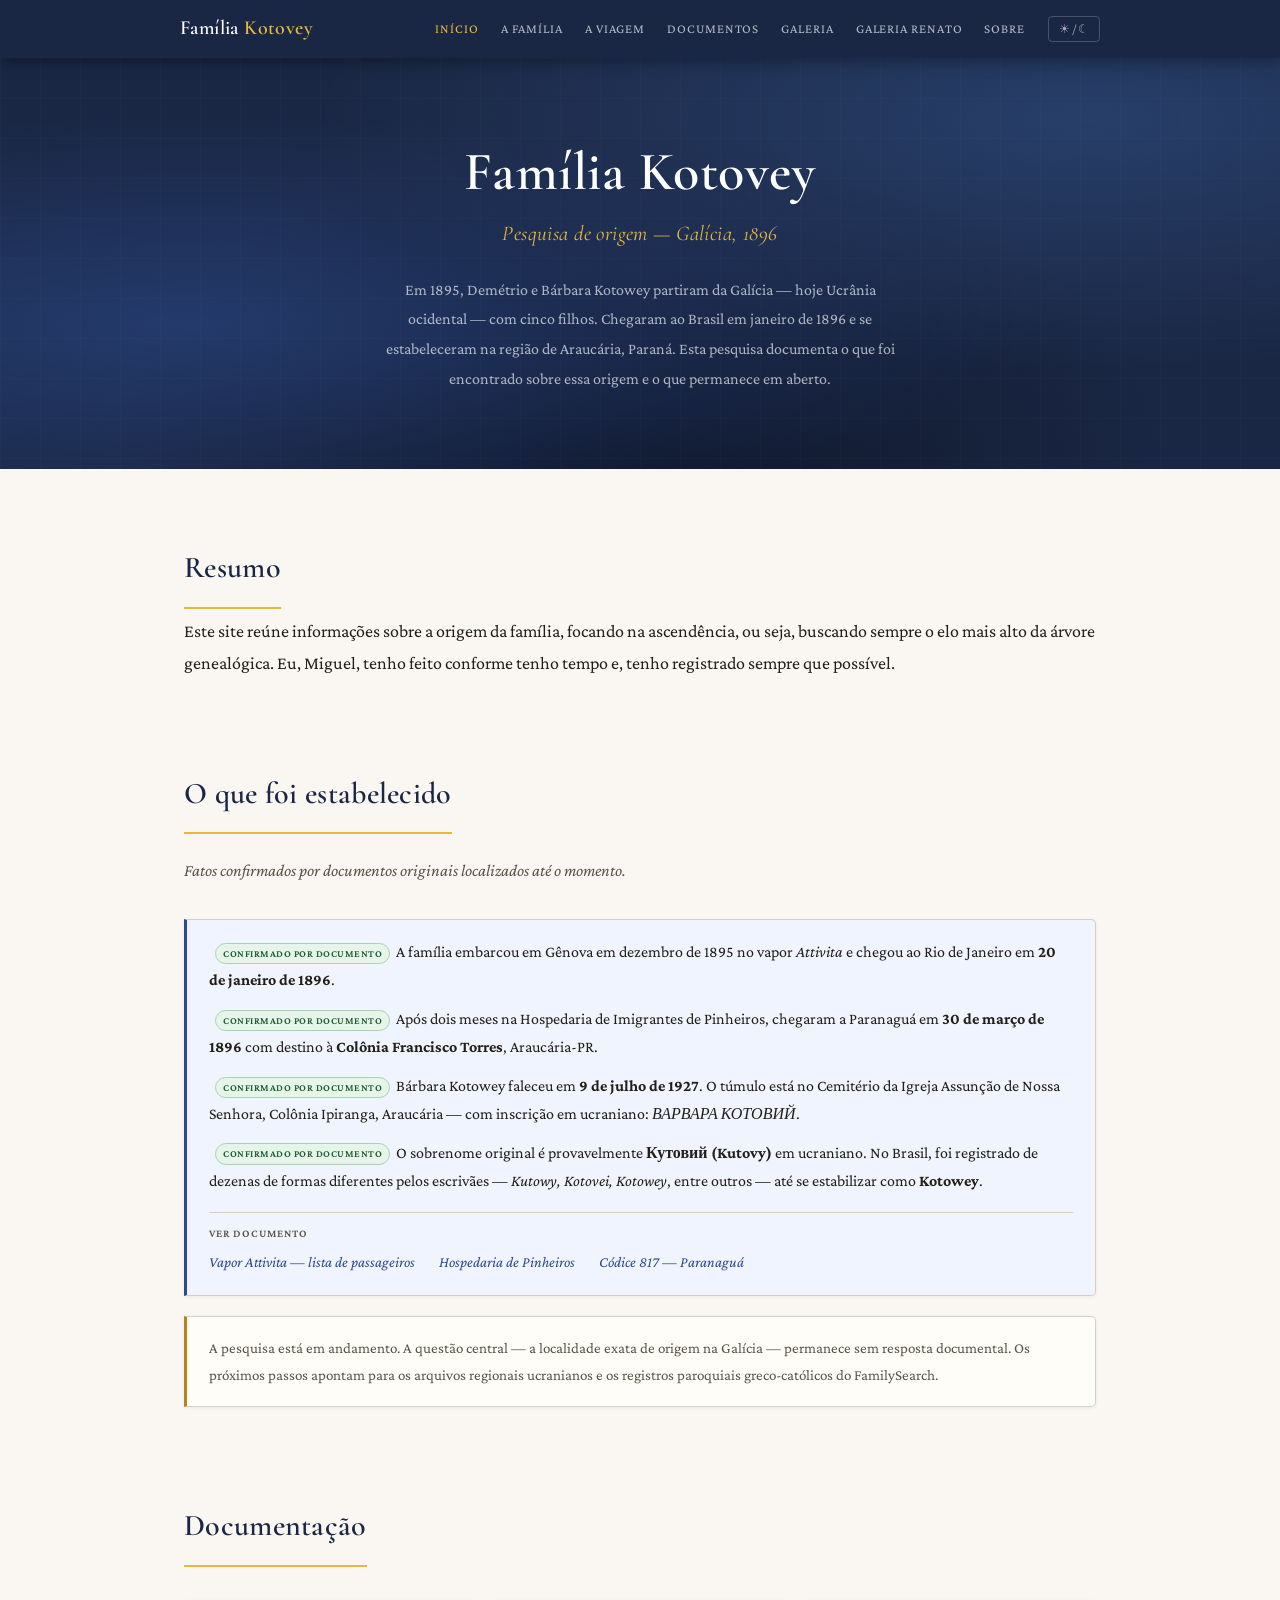
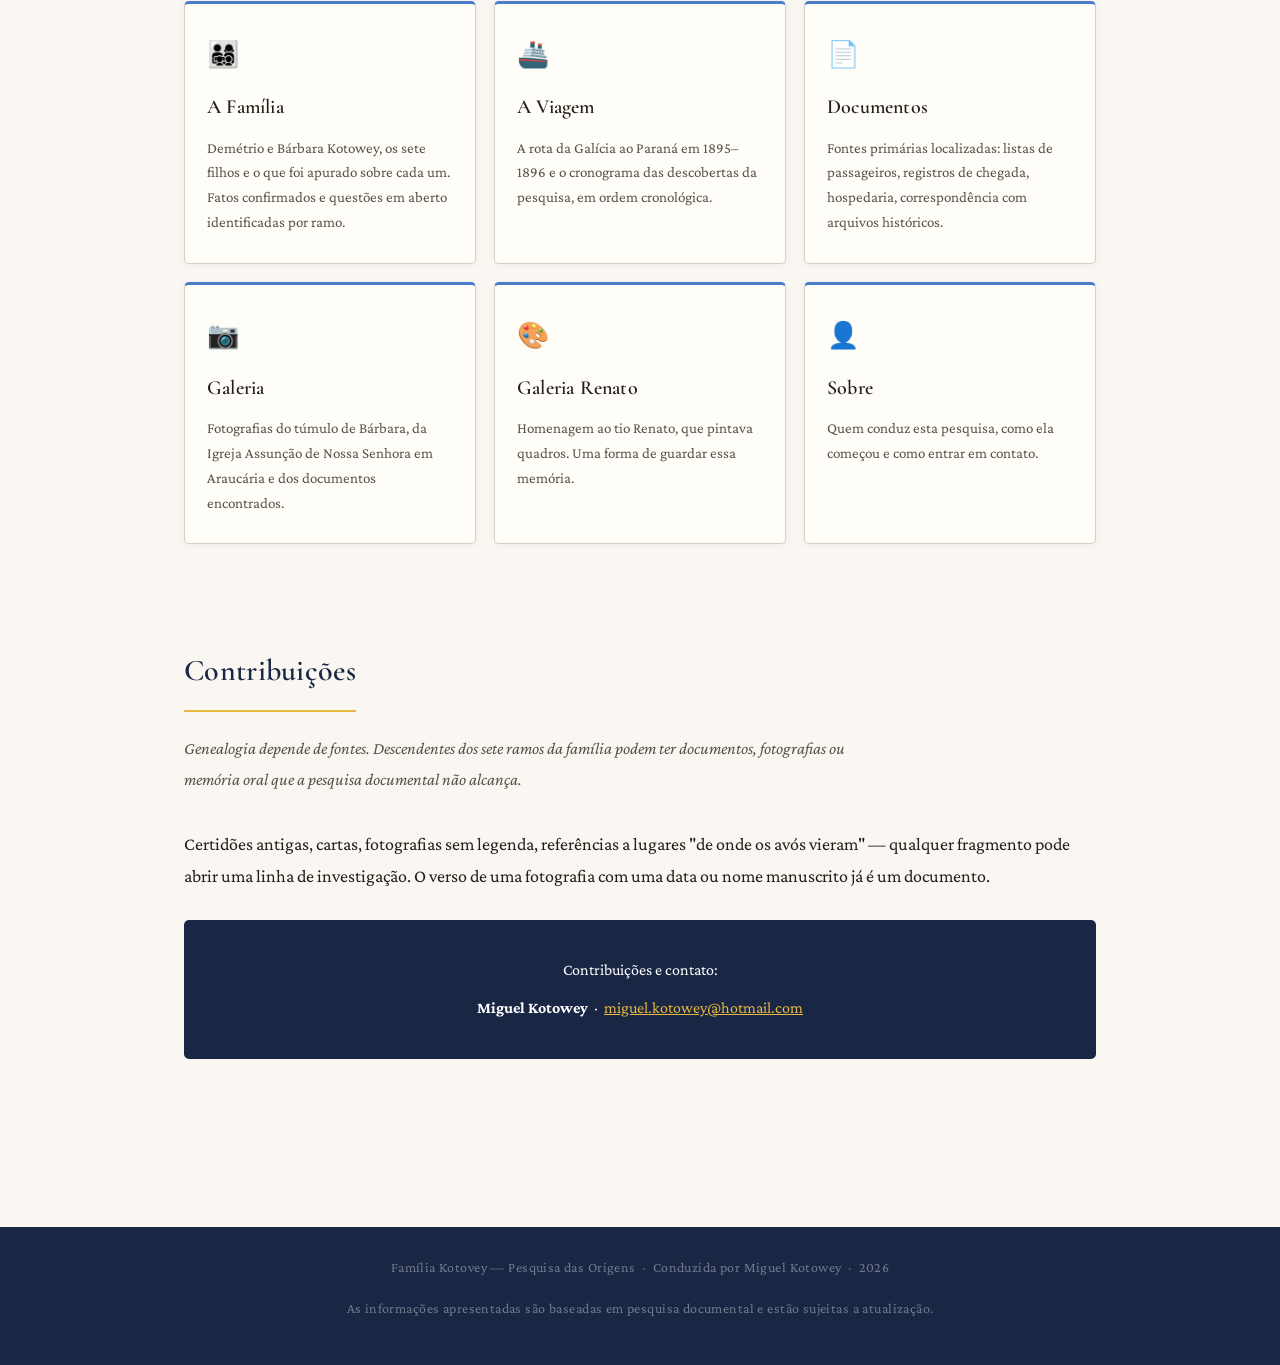
==== commit 22ccc44f: "Adiciona badges de evidência e reformula página inicial - Badges visuais (confirmado/hipótese) aplic" ====
--- a/index.html
+++ b/index.html
@@ -45,41 +45,72 @@
 <div class="hero">
   <div class="hero-content">
     <h1>Família Kotovey</h1>
-    <div class="hero-sub">A pesquisa das nossas origens</div>
-    <p>A família Kotovey emigrou da Galícia — região que hoje é a Ucrânia ocidental — e chegou ao Paraná em 1896. Este site reúne o que já foi descoberto sobre essa origem e o que ainda está sendo investigado.</p>
+    <div class="hero-sub">Pesquisa de origem — Galícia, 1896</div>
+    <p>Em 1895, Demétrio e Bárbara Kotowey partiram da Galícia — hoje Ucrânia ocidental — com cinco filhos. Chegaram ao Brasil em janeiro de 1896 e se estabeleceram na região de Araucária, Paraná. Esta pesquisa documenta o que foi encontrado sobre essa origem e o que permanece em aberto.</p>
   </div>
 </div>
 
 <div class="pagina">
 
-  <section id="navegacao">
-    <div class="secao-titulo">O que você encontra aqui</div>
-    <p class="secao-intro">Navegue pelas seções abaixo para conhecer a história, os documentos encontrados e as pessoas que compõem essa pesquisa.</p>
+  <section id="resumo">
+    <div class="secao-titulo">Resumo</div>
+    <p>Este site reúne informações sobre a origem da família, focando na ascendência, ou seja, buscando sempre o elo mais alto da árvore genealógica. Eu, Miguel, tenho feito conforme tenho tempo e, tenho registrado sempre que possível.</p>
+  </section>
+
+  <section id="estado">
+    <div class="secao-titulo">O que foi estabelecido</div>
+    <p class="secao-intro">Fatos confirmados por documentos originais localizados até o momento.</p>
+
+    <div class="caixa caixa-azul">
+      <p><span class="badge-confirmado">Confirmado por documento</span> &nbsp;A família embarcou em Gênova em dezembro de 1895 no vapor <em>Attivita</em> e chegou ao Rio de Janeiro em <strong>20 de janeiro de 1896</strong>.</p>
+      <p><span class="badge-confirmado">Confirmado por documento</span> &nbsp;Após dois meses na Hospedaria de Imigrantes de Pinheiros, chegaram a Paranaguá em <strong>30 de março de 1896</strong> com destino à <strong>Colônia Francisco Torres</strong>, Araucária-PR.</p>
+      <p><span class="badge-confirmado">Confirmado por documento</span> &nbsp;Bárbara Kotowey faleceu em <strong>9 de julho de 1927</strong>. O túmulo está no Cemitério da Igreja Assunção de Nossa Senhora, Colônia Ipiranga, Araucária — com inscrição em ucraniano: <em>ВАРВАРА КОТОВИЙ</em>.</p>
+      <p><span class="badge-confirmado">Confirmado por documento</span> &nbsp;O sobrenome original é provavelmente <strong>Кутовий (Kutovy)</strong> em ucraniano. No Brasil, foi registrado de dezenas de formas diferentes pelos escrivães — <em>Kutowy, Kotovei, Kotowey</em>, entre outros — até se estabilizar como <strong>Kotowey</strong>.</p>
+      <div class="doc-refs">
+        <a href="documentos.html#attivita" class="doc-ref">Vapor Attivita — lista de passageiros</a>
+        <a href="documentos.html#hospedaria" class="doc-ref">Hospedaria de Pinheiros</a>
+        <a href="documentos.html#codice817" class="doc-ref">Códice 817 — Paranaguá</a>
+      </div>
+    </div>
+
+    <div class="caixa caixa-dourada" style="margin-top: 16px; font-size:15px; color: var(--texto-suave);">
+      A pesquisa está em andamento. A questão central — a localidade exata de origem na Galícia — permanece sem resposta documental. Os próximos passos apontam para os arquivos regionais ucranianos e os registros paroquiais greco-católicos do FamilySearch.
+    </div>
+  </section>
+
+  <section id="secoes">
+    <div class="secao-titulo">Documentação</div>
 
     <div class="home-grid">
 
       <a href="familia.html" class="home-card">
         <div class="home-card-icone">👨‍👩‍👧‍👦</div>
         <div class="home-card-titulo">A Família</div>
-        <div class="home-card-desc">Demétrio e Bárbara Kotovey*, os sete filhos e a linha que chega até hoje. O que sabemos sobre cada um e o que ainda buscamos.</div>
+        <div class="home-card-desc">Demétrio e Bárbara Kotowey, os sete filhos e o que foi apurado sobre cada um. Fatos confirmados e questões em aberto identificadas por ramo.</div>
       </a>
 
       <a href="viagem.html" class="home-card">
         <div class="home-card-icone">🚢</div>
         <div class="home-card-titulo">A Viagem</div>
-        <div class="home-card-desc">A rota da Galícia ao Paraná em 1895–1896: o navio Attivita, a Hospedaria de Imigrantes no Rio de Janeiro e a chegada a Araucária.</div>
+        <div class="home-card-desc">A rota da Galícia ao Paraná em 1895–1896 e o cronograma das descobertas da pesquisa, em ordem cronológica.</div>
+      </a>
+
+      <a href="documentos.html" class="home-card">
+        <div class="home-card-icone">📄</div>
+        <div class="home-card-titulo">Documentos</div>
+        <div class="home-card-desc">Fontes primárias localizadas: listas de passageiros, registros de chegada, hospedaria, correspondência com arquivos históricos.</div>
       </a>
 
       <a href="galeria.html" class="home-card">
         <div class="home-card-icone">📷</div>
         <div class="home-card-titulo">Galeria</div>
-        <div class="home-card-desc">Fotos da família, do cemitério em Araucária, documentos e registros encontrados ao longo da pesquisa.</div>
+        <div class="home-card-desc">Fotografias do túmulo de Bárbara, da Igreja Assunção de Nossa Senhora em Araucária e dos documentos encontrados.</div>
       </a>
 
       <a href="galeria-renato.html" class="home-card">
         <div class="home-card-icone">🎨</div>
         <div class="home-card-titulo">Galeria Renato</div>
-        <div class="home-card-desc">Homenagem ao tio Galeria Renato, que pintava quadros. Uma forma de guardar essa memória.</div>
+        <div class="home-card-desc">Homenagem ao tio Renato, que pintava quadros. Uma forma de guardar essa memória.</div>
       </a>
 
       <a href="sobre.html" class="home-card">
@@ -91,34 +122,16 @@
     </div>
   </section>
 
-  <section id="ajude">
-    <div class="secao-titulo">Você pode ajudar</div>
-    <p class="secao-intro">Genealogia é uma pesquisa coletiva. A memória que está dentro de cada um da família pode ser exatamente a peça que falta.</p>
+  <section id="contribuicoes">
+    <div class="secao-titulo">Contribuições</div>
+    <p class="secao-intro">Genealogia depende de fontes. Descendentes dos sete ramos da família podem ter documentos, fotografias ou memória oral que a pesquisa documental não alcança.</p>
 
-    <div class="ajuda-grid">
-      <div class="ajuda-card">
-        <h4>Memória oral</h4>
-        <p>Alguém já mencionou o nome de uma cidade, aldeia ou lugar "de onde os avós vieram"? Qualquer fragmento pode ser um ponto de partida.</p>
-      </div>
-      <div class="ajuda-card">
-        <h4>Documentos guardados</h4>
-        <p>Certidão antiga, carta, passaporte, anotação num envelope? Documentos passados de geração em geração sem que ninguém perceba o quanto valem.</p>
-      </div>
-      <div class="ajuda-card">
-        <h4>Fotos antigas</h4>
-        <p>Fotos de Nicolau, João, Anna, Eudóxia ou Sophia Kotovey* — mesmo sem legenda. O verso de uma foto às vezes tem uma data ou nome manuscrito.</p>
-      </div>
-      <div class="ajuda-card">
-        <h4>Histórias de família</h4>
-        <p>Causos, apelidos, referências a um lugar distante, histórias que os mais velhos contavam. Tudo isso é dado genealógico.</p>
-      </div>
-    </div>
+    <p>Certidões antigas, cartas, fotografias sem legenda, referências a lugares "de onde os avós vieram" — qualquer fragmento pode abrir uma linha de investigação. O verso de uma fotografia com uma data ou nome manuscrito já é um documento.</p>
 
     <div class="contato-box">
-      <h3>Entre em contato</h3>
-      <p>Se você tem qualquer informação, memória, documento ou foto:</p>
-      <p style="margin-top:12px; font-size:16px;">
-        <strong>Miguel Kotowey</strong><br>
+      <p>Contribuições e contato:</p>
+      <p style="margin-top:10px; font-size:16px;">
+        <strong>Miguel Kotowey</strong> &nbsp;·&nbsp;
         <a href="mailto:miguel.kotowey@hotmail.com">miguel.kotowey@hotmail.com</a>
       </p>
     </div>
--- a/style.css
+++ b/style.css
@@ -460,12 +460,12 @@
 
 .timeline-data {
   font-family: 'Crimson Pro', serif;
-  font-size: 11px;
-  font-weight: 600;
+  font-size: 13px;
+  font-weight: 700;
   color: var(--azul-claro);
   text-transform: uppercase;
   letter-spacing: 1.5px;
-  margin-bottom: 5px;
+  margin-bottom: 6px;
 }
 
 .timeline-titulo {
@@ -697,6 +697,54 @@
 
 .lightbox-fechar:hover { background: rgba(255,255,255,0.15); color: white; }
 
+/* ══ BADGES DE EVIDÊNCIA ══ */
+.badge-confirmado,
+.badge-especulacao {
+  display: inline-block;
+  font-family: 'Crimson Pro', serif;
+  font-size: 10px;
+  font-weight: 600;
+  letter-spacing: 0.05em;
+  text-transform: uppercase;
+  padding: 1px 7px;
+  border-radius: 20px;
+  vertical-align: middle;
+  margin-left: 6px;
+}
+
+.badge-confirmado {
+  background: #e6f4ea;
+  color: #1a5c2a;
+  border: 1px solid #a8d5b0;
+}
+
+.badge-especulacao {
+  background: #fff8e6;
+  color: #7a4800;
+  border: 1px solid #f0c060;
+}
+
+[data-theme="dark"] .badge-confirmado {
+  background: #1a5c2a;
+  color: #a8ffb8;
+  border-color: #2a7a3a;
+}
+
+[data-theme="dark"] .badge-especulacao {
+  background: #5c3d1a;
+  color: #ffd9a0;
+  border-color: #8a6030;
+}
+
+@media (prefers-color-scheme: dark) {
+  :root:not([data-theme="light"]) .badge-confirmado {
+    background: #1a5c2a; color: #a8ffb8; border-color: #2a7a3a;
+  }
+  :root:not([data-theme="light"]) .badge-especulacao {
+    background: #5c3d1a; color: #ffd9a0; border-color: #8a6030;
+  }
+}
+
 /* ══ REFERÊNCIA DOCUMENTAL ══ */
 .doc-refs {
   display: flex;
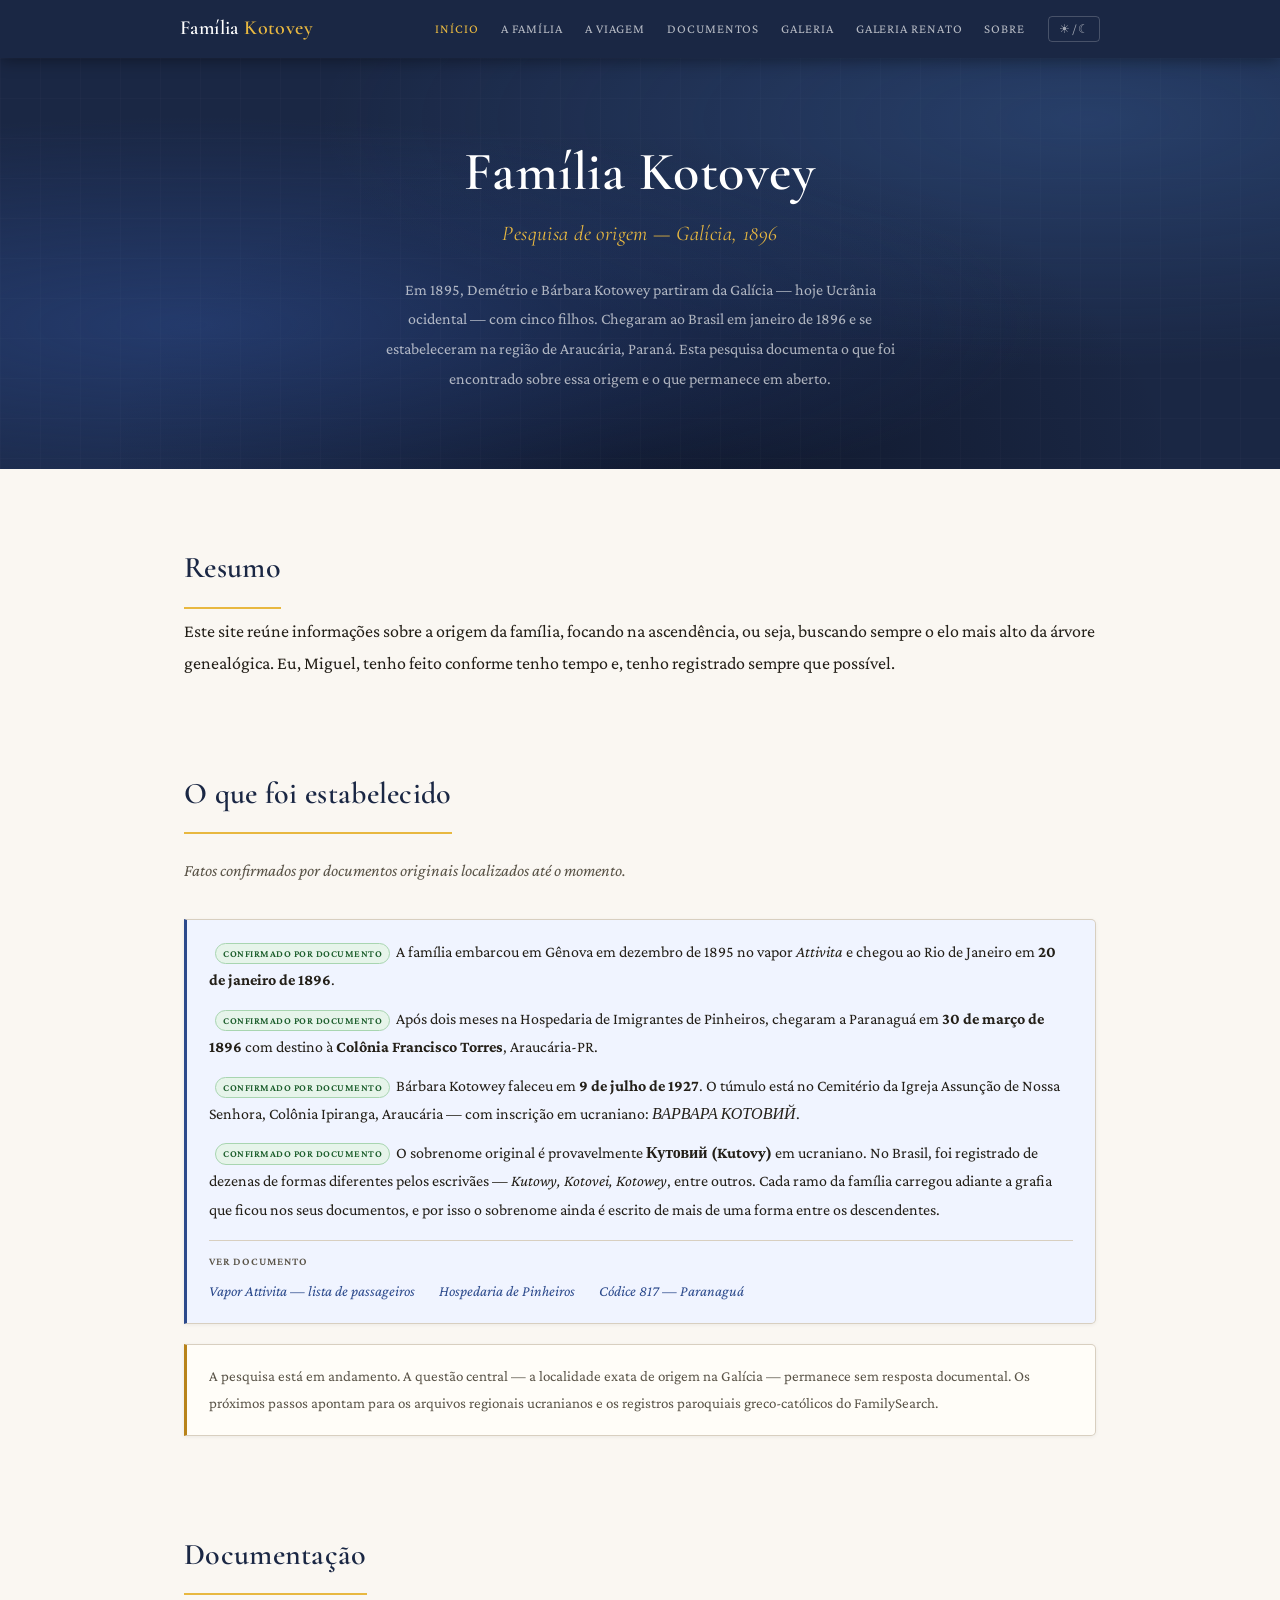
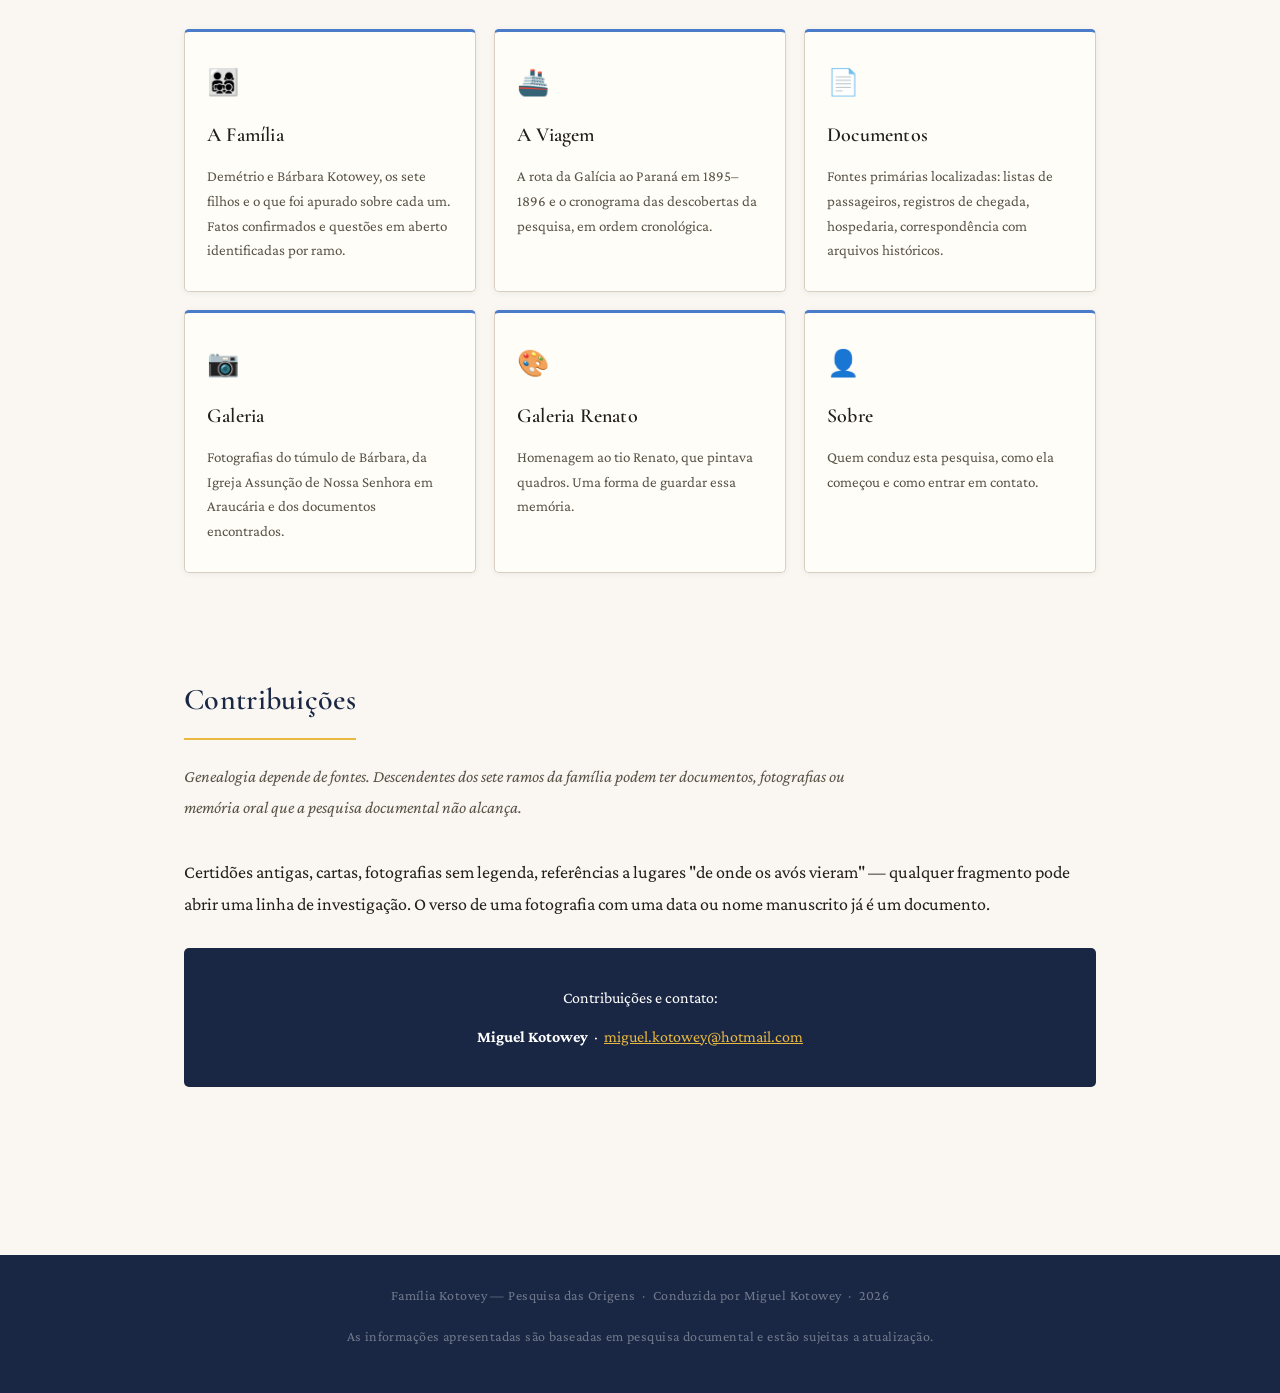
==== commit 386ec34c: "Refatoração do site" ====
--- a/index.html
+++ b/index.html
@@ -65,7 +65,7 @@
       <p><span class="badge-confirmado">Confirmado por documento</span> &nbsp;A família embarcou em Gênova em dezembro de 1895 no vapor <em>Attivita</em> e chegou ao Rio de Janeiro em <strong>20 de janeiro de 1896</strong>.</p>
       <p><span class="badge-confirmado">Confirmado por documento</span> &nbsp;Após dois meses na Hospedaria de Imigrantes de Pinheiros, chegaram a Paranaguá em <strong>30 de março de 1896</strong> com destino à <strong>Colônia Francisco Torres</strong>, Araucária-PR.</p>
       <p><span class="badge-confirmado">Confirmado por documento</span> &nbsp;Bárbara Kotowey faleceu em <strong>9 de julho de 1927</strong>. O túmulo está no Cemitério da Igreja Assunção de Nossa Senhora, Colônia Ipiranga, Araucária — com inscrição em ucraniano: <em>ВАРВАРА КОТОВИЙ</em>.</p>
-      <p><span class="badge-confirmado">Confirmado por documento</span> &nbsp;O sobrenome original é provavelmente <strong>Кутовий (Kutovy)</strong> em ucraniano. No Brasil, foi registrado de dezenas de formas diferentes pelos escrivães — <em>Kutowy, Kotovei, Kotowey</em>, entre outros — até se estabilizar como <strong>Kotowey</strong>.</p>
+      <p><span class="badge-confirmado">Confirmado por documento</span> &nbsp;O sobrenome original é provavelmente <strong>Кутовий (Kutovy)</strong> em ucraniano. No Brasil, foi registrado de dezenas de formas diferentes pelos escrivães — <em>Kutowy, Kotovei, Kotowey</em>, entre outros. Cada ramo da família carregou adiante a grafia que ficou nos seus documentos, e por isso o sobrenome ainda é escrito de mais de uma forma entre os descendentes.</p>
       <div class="doc-refs">
         <a href="documentos.html#attivita" class="doc-ref">Vapor Attivita — lista de passageiros</a>
         <a href="documentos.html#hospedaria" class="doc-ref">Hospedaria de Pinheiros</a>
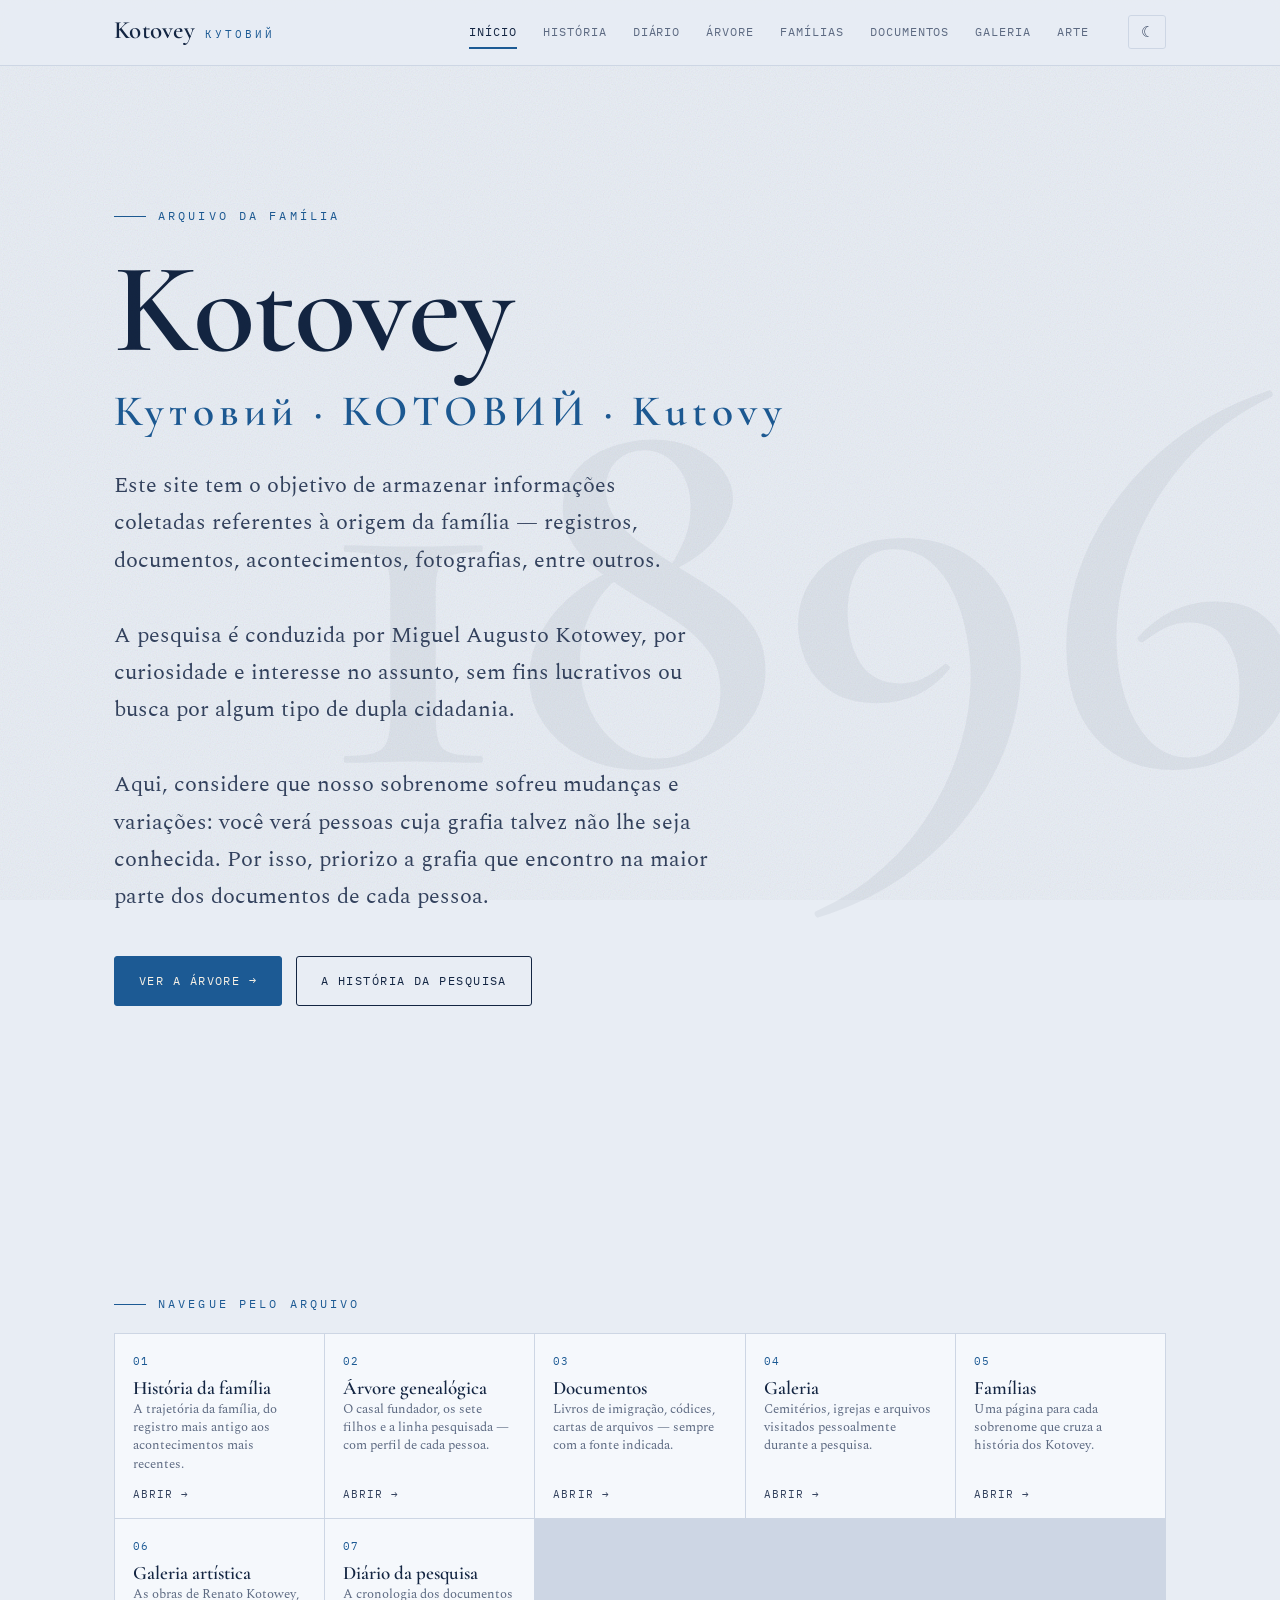
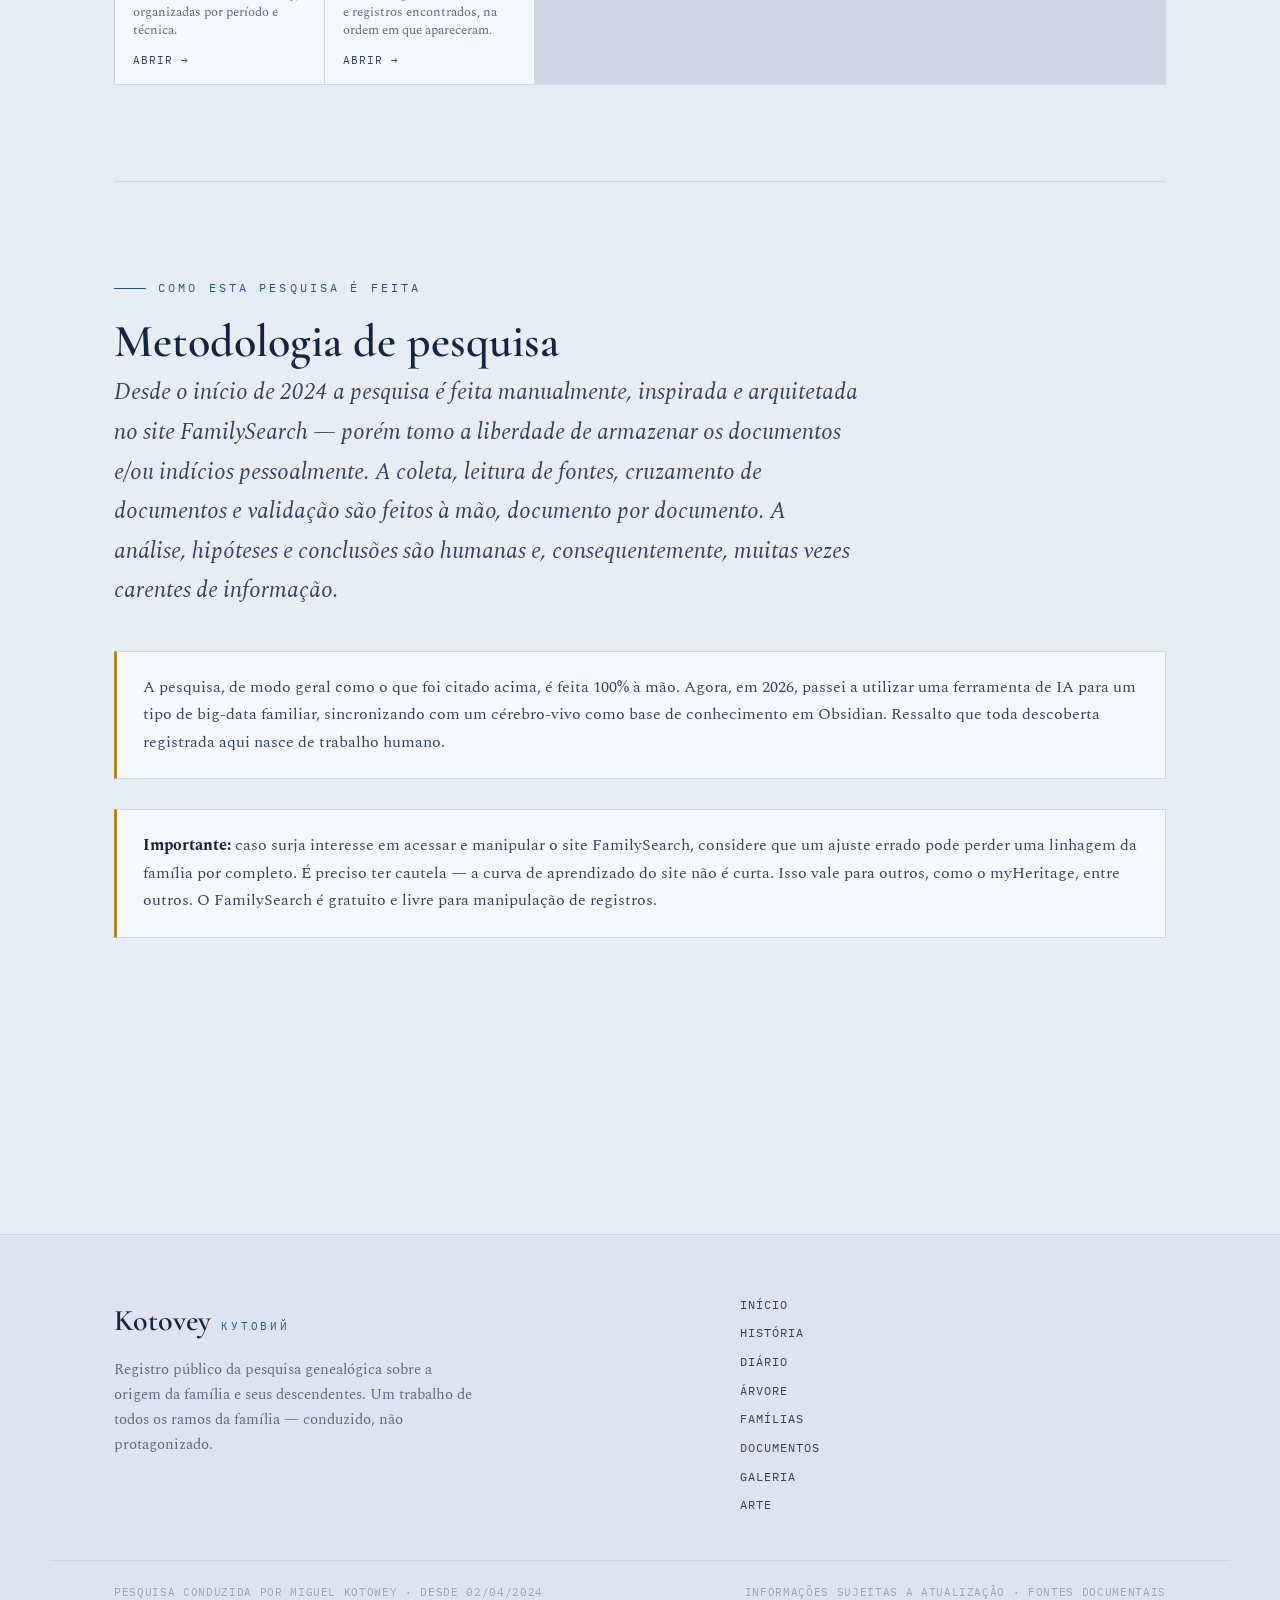
==== commit de1dfde7: "Migra o site para o novo layout (Arquivo Kotovey) Substitui as páginas antigas pelo novo layout edit" ====
--- a/index.html
+++ b/index.html
@@ -1,162 +1,58 @@
 <!DOCTYPE html>
-<html lang="pt-BR" data-theme="">
+<html lang="pt-BR">
 <head>
-<script>
-  (function() {
-    var saved = localStorage.getItem('tema');
-    var prefereDark = window.matchMedia('(prefers-color-scheme: dark)').matches;
-    var tema = saved || (prefereDark ? 'dark' : 'light');
-    document.documentElement.setAttribute('data-theme', tema);
-  })();
-</script>
 <meta charset="UTF-8">
 <meta name="viewport" content="width=device-width, initial-scale=1.0">
-<title>Família Kotovey — De onde viemos</title>
+<title>Arquivo Kotovey — Pesquisa das origens</title>
+<meta name="description" content="Registro público da pesquisa genealógica sobre a origem da família Kotovey — imigrantes da Galícia ao Paraná em 1896.">
+<script>(function(){var s;try{s=localStorage.getItem('tema')}catch(e){}var d=matchMedia('(prefers-color-scheme: dark)').matches;document.documentElement.setAttribute('data-theme',s||(d?'dark':'light'));})();</script>
+<link rel="preconnect" href="https://fonts.googleapis.com">
+<link rel="preconnect" href="https://fonts.gstatic.com" crossorigin>
+<link href="https://fonts.googleapis.com/css2?family=Cormorant+Garamond:wght@500;600;700&family=IBM+Plex+Mono:wght@400;500&family=Spectral:ital,wght@0,300;0,400;0,500;1,400&display=swap" rel="stylesheet">
 <link rel="stylesheet" href="style.css">
 </head>
-<body>
+<body data-page="inicio">
 
-<nav>
-  <div class="nav-inner">
-    <div class="nav-marca">Família <span>Kotovey</span></div>
-    <div class="nav-links">
-      <a href="index.html" class="ativo">Início</a>
-      <a href="familia.html">A Família</a>
-      <a href="viagem.html">A Viagem</a>
-      <a href="documentos.html">Documentos</a>
-      <a href="galeria.html">Galeria</a>
-      <a href="galeria-renato.html">Galeria Renato</a>
-      <a href="sobre.html">Sobre</a>
+<header class="hero">
+  <div class="hero-ghost">1896</div>
+  <div class="wrap hero-in">
+    <p class="eyebrow">Arquivo da família</p>
+    <h1>Kotovey<span class="cir">Кутовий · КОТОВИЙ · Kutovy</span></h1>
+    <p class="hero-sub">Este site tem o objetivo de armazenar informações coletadas referentes à origem da família — registros, documentos, acontecimentos, fotografias, entre outros.<br><br>A pesquisa é conduzida por Miguel Augusto Kotowey, por curiosidade e interesse no assunto, sem fins lucrativos ou busca por algum tipo de dupla cidadania.<br><br>Aqui, considere que nosso sobrenome sofreu mudanças e variações: você verá pessoas cuja grafia talvez não lhe seja conhecida. Por isso, priorizo a grafia que encontro na maior parte dos documentos de cada pessoa.</p>
+    <div class="btn-row">
+      <a class="btn primary" href="arvore.html">Ver a árvore →</a>
+      <a class="btn" href="historia.html">A história da pesquisa</a>
     </div>
-    <button id="btn-tema" onclick="alternarTema()" aria-label="Alternar modo claro/escuro">☀ / ☾</button>
-    <button class="nav-hamburguer" onclick="toggleMenu()" aria-label="Menu">☰</button>
   </div>
-  <div class="nav-mobile" id="nav-mobile">
-    <a href="index.html" onclick="fecharMenu()">Início</a>
-    <a href="familia.html" onclick="fecharMenu()">A Família</a>
-    <a href="viagem.html" onclick="fecharMenu()">A Viagem</a>
-    <a href="documentos.html" onclick="fecharMenu()">Documentos</a>
-    <a href="galeria.html" onclick="fecharMenu()">Galeria</a>
-    <a href="galeria-renato.html" onclick="fecharMenu()">Galeria Renato</a>
-    <a href="sobre.html" onclick="fecharMenu()">Sobre</a>
+</header>
+
+<main class="page">
+  <div class="wrap">
+
+    <section class="bloco">
+      <p class="eyebrow">Navegue pelo arquivo</p>
+      <div class="nav-grid">
+        <a class="nav-card" href="historia.html"><span class="idx">01</span><h3>História da família</h3><p>A trajetória da família, do registro mais antigo aos acontecimentos mais recentes.</p><span class="go">Abrir →</span></a>
+        <a class="nav-card" href="arvore.html"><span class="idx">02</span><h3>Árvore genealógica</h3><p>O casal fundador, os sete filhos e a linha pesquisada — com perfil de cada pessoa.</p><span class="go">Abrir →</span></a>
+        <a class="nav-card" href="documentos.html"><span class="idx">03</span><h3>Documentos</h3><p>Livros de imigração, códices, cartas de arquivos — sempre com a fonte indicada.</p><span class="go">Abrir →</span></a>
+        <a class="nav-card" href="galeria.html"><span class="idx">04</span><h3>Galeria</h3><p>Cemitérios, igrejas e arquivos visitados pessoalmente durante a pesquisa.</p><span class="go">Abrir →</span></a>
+        <a class="nav-card" href="familias.html"><span class="idx">05</span><h3>Famílias</h3><p>Uma página para cada sobrenome que cruza a história dos Kotovey.</p><span class="go">Abrir →</span></a>
+        <a class="nav-card" href="arte.html"><span class="idx">06</span><h3>Galeria artística</h3><p>As obras de Renato Kotowey, organizadas por período e técnica.</p><span class="go">Abrir →</span></a>
+        <a class="nav-card" href="diario.html"><span class="idx">07</span><h3>Diário da pesquisa</h3><p>A cronologia dos documentos e registros encontrados, na ordem em que apareceram.</p><span class="go">Abrir →</span></a>
+      </div>
+    </section>
+
+    <section class="bloco">
+      <p class="eyebrow">Como esta pesquisa é feita</p>
+      <h2 class="secao-titulo">Metodologia de pesquisa</h2>
+      <p class="intro">Desde o início de 2024 a pesquisa é feita manualmente, inspirada e arquitetada no site FamilySearch — porém tomo a liberdade de armazenar os documentos e/ou indícios pessoalmente. A coleta, leitura de fontes, cruzamento de documentos e validação são feitos à mão, documento por documento. A análise, hipóteses e conclusões são humanas e, consequentemente, muitas vezes carentes de informação.</p>
+      <div class="nota">A pesquisa, de modo geral como o que foi citado acima, é feita 100% à mão. Agora, em 2026, passei a utilizar uma ferramenta de IA para um tipo de big-data familiar, sincronizando com um cérebro-vivo como base de conhecimento em Obsidian. Ressalto que toda descoberta registrada aqui nasce de trabalho humano.</div>
+      <div class="nota"><b>Importante:</b> caso surja interesse em acessar e manipular o site FamilySearch, considere que um ajuste errado pode perder uma linhagem da família por completo. É preciso ter cautela — a curva de aprendizado do site não é curta. Isso vale para outros, como o myHeritage, entre outros. O FamilySearch é gratuito e livre para manipulação de registros.</div>
+    </section>
+
   </div>
-</nav>
+</main>
 
-<div class="hero">
-  <div class="hero-content">
-    <h1>Família Kotovey</h1>
-    <div class="hero-sub">Pesquisa de origem — Galícia, 1896</div>
-    <p>Em 1895, Demétrio e Bárbara Kotowey partiram da Galícia — hoje Ucrânia ocidental — com cinco filhos. Chegaram ao Brasil em janeiro de 1896 e se estabeleceram na região de Araucária, Paraná. Esta pesquisa documenta o que foi encontrado sobre essa origem e o que permanece em aberto.</p>
-  </div>
-</div>
-
-<div class="pagina">
-
-  <section id="resumo">
-    <div class="secao-titulo">Resumo</div>
-    <p>Este site reúne informações sobre a origem da família, focando na ascendência, ou seja, buscando sempre o elo mais alto da árvore genealógica. Eu, Miguel, tenho feito conforme tenho tempo e, tenho registrado sempre que possível.</p>
-  </section>
-
-  <section id="estado">
-    <div class="secao-titulo">O que foi estabelecido</div>
-    <p class="secao-intro">Fatos confirmados por documentos originais localizados até o momento.</p>
-
-    <div class="caixa caixa-azul">
-      <p><span class="badge-confirmado">Confirmado por documento</span> &nbsp;A família embarcou em Gênova em dezembro de 1895 no vapor <em>Attivita</em> e chegou ao Rio de Janeiro em <strong>20 de janeiro de 1896</strong>.</p>
-      <p><span class="badge-confirmado">Confirmado por documento</span> &nbsp;Após dois meses na Hospedaria de Imigrantes de Pinheiros, chegaram a Paranaguá em <strong>30 de março de 1896</strong> com destino à <strong>Colônia Francisco Torres</strong>, Araucária-PR.</p>
-      <p><span class="badge-confirmado">Confirmado por documento</span> &nbsp;Bárbara Kotowey faleceu em <strong>9 de julho de 1927</strong>. O túmulo está no Cemitério da Igreja Assunção de Nossa Senhora, Colônia Ipiranga, Araucária — com inscrição em ucraniano: <em>ВАРВАРА КОТОВИЙ</em>.</p>
-      <p><span class="badge-confirmado">Confirmado por documento</span> &nbsp;O sobrenome original é provavelmente <strong>Кутовий (Kutovy)</strong> em ucraniano. No Brasil, foi registrado de dezenas de formas diferentes pelos escrivães — <em>Kutowy, Kotovei, Kotowey</em>, entre outros. Cada ramo da família carregou adiante a grafia que ficou nos seus documentos, e por isso o sobrenome ainda é escrito de mais de uma forma entre os descendentes.</p>
-      <div class="doc-refs">
-        <a href="documentos.html#attivita" class="doc-ref">Vapor Attivita — lista de passageiros</a>
-        <a href="documentos.html#hospedaria" class="doc-ref">Hospedaria de Pinheiros</a>
-        <a href="documentos.html#codice817" class="doc-ref">Códice 817 — Paranaguá</a>
-      </div>
-    </div>
-
-    <div class="caixa caixa-dourada" style="margin-top: 16px; font-size:15px; color: var(--texto-suave);">
-      A pesquisa está em andamento. A questão central — a localidade exata de origem na Galícia — permanece sem resposta documental. Os próximos passos apontam para os arquivos regionais ucranianos e os registros paroquiais greco-católicos do FamilySearch.
-    </div>
-  </section>
-
-  <section id="secoes">
-    <div class="secao-titulo">Documentação</div>
-
-    <div class="home-grid">
-
-      <a href="familia.html" class="home-card">
-        <div class="home-card-icone">👨‍👩‍👧‍👦</div>
-        <div class="home-card-titulo">A Família</div>
-        <div class="home-card-desc">Demétrio e Bárbara Kotowey, os sete filhos e o que foi apurado sobre cada um. Fatos confirmados e questões em aberto identificadas por ramo.</div>
-      </a>
-
-      <a href="viagem.html" class="home-card">
-        <div class="home-card-icone">🚢</div>
-        <div class="home-card-titulo">A Viagem</div>
-        <div class="home-card-desc">A rota da Galícia ao Paraná em 1895–1896 e o cronograma das descobertas da pesquisa, em ordem cronológica.</div>
-      </a>
-
-      <a href="documentos.html" class="home-card">
-        <div class="home-card-icone">📄</div>
-        <div class="home-card-titulo">Documentos</div>
-        <div class="home-card-desc">Fontes primárias localizadas: listas de passageiros, registros de chegada, hospedaria, correspondência com arquivos históricos.</div>
-      </a>
-
-      <a href="galeria.html" class="home-card">
-        <div class="home-card-icone">📷</div>
-        <div class="home-card-titulo">Galeria</div>
-        <div class="home-card-desc">Fotografias do túmulo de Bárbara, da Igreja Assunção de Nossa Senhora em Araucária e dos documentos encontrados.</div>
-      </a>
-
-      <a href="galeria-renato.html" class="home-card">
-        <div class="home-card-icone">🎨</div>
-        <div class="home-card-titulo">Galeria Renato</div>
-        <div class="home-card-desc">Homenagem ao tio Renato, que pintava quadros. Uma forma de guardar essa memória.</div>
-      </a>
-
-      <a href="sobre.html" class="home-card">
-        <div class="home-card-icone">👤</div>
-        <div class="home-card-titulo">Sobre</div>
-        <div class="home-card-desc">Quem conduz esta pesquisa, como ela começou e como entrar em contato.</div>
-      </a>
-
-    </div>
-  </section>
-
-  <section id="contribuicoes">
-    <div class="secao-titulo">Contribuições</div>
-    <p class="secao-intro">Genealogia depende de fontes. Descendentes dos sete ramos da família podem ter documentos, fotografias ou memória oral que a pesquisa documental não alcança.</p>
-
-    <p>Certidões antigas, cartas, fotografias sem legenda, referências a lugares "de onde os avós vieram" — qualquer fragmento pode abrir uma linha de investigação. O verso de uma fotografia com uma data ou nome manuscrito já é um documento.</p>
-
-    <div class="contato-box">
-      <p>Contribuições e contato:</p>
-      <p style="margin-top:10px; font-size:16px;">
-        <strong>Miguel Kotowey</strong> &nbsp;·&nbsp;
-        <a href="mailto:miguel.kotowey@hotmail.com">miguel.kotowey@hotmail.com</a>
-      </p>
-    </div>
-  </section>
-
-</div>
-
-<footer>
-  <p>Família Kotovey — Pesquisa das Origens &nbsp;·&nbsp; Conduzida por Miguel Kotowey &nbsp;·&nbsp; 2026</p>
-  <p>As informações apresentadas são baseadas em pesquisa documental e estão sujeitas a atualização.</p>
-</footer>
-
-<script>
-  function alternarTema() {
-    var atual = document.documentElement.getAttribute('data-theme');
-    var novo = atual === 'dark' ? 'light' : 'dark';
-    document.documentElement.setAttribute('data-theme', novo);
-    localStorage.setItem('tema', novo);
-  }
-  function toggleMenu() {
-    document.getElementById('nav-mobile').classList.toggle('aberto');
-  }
-  function fecharMenu() {
-    document.getElementById('nav-mobile').classList.remove('aberto');
-  }
-</script>
+<script src="app.js"></script>
 </body>
 </html>
--- a/style.css
+++ b/style.css
@@ -1,828 +1,446 @@
-@import url('https://fonts.googleapis.com/css2?family=Cormorant+Garamond:ital,wght@0,400;0,500;0,600;0,700;1,400;1,600&family=Crimson+Pro:ital,wght@0,300;0,400;0,600;1,300;1,400&display=swap');
-
-/* ══ VARIÁVEIS — LIGHT ══ */
+/* ============================================================
+   ARQUIVO KOTOWEY — sistema visual
+   Direção: arquivo de herança / editorial documental
+   Pergaminho + tinta, serifa com cirílico, acento rushnyk.
+   ============================================================ */
+
 :root {
-  --azul-escuro: #1a2744;
-  --azul-medio: #2c4a8c;
-  --azul-claro: #4a7cc9;
-  --amarelo: #e8b840;
-  --dourado: #b8831a;
-
-  --bg-corpo: #faf7f2;
-  --bg-card: #fffdf8;
-  --bg-cinza: #f2ede4;
-  --borda: #d8cfc0;
-  --texto: #231f18;
-  --texto-suave: #5a5448;
-  --sombra: rgba(0,0,0,0.06);
-  --timeline-dot-borda: #faf7f2;
-  --caixa-azul-bg: #f0f4ff;
-  --tabela-par: #f5f0e8;
-}
-
-/* ══ VARIÁVEIS — DARK ══ */
+  --bg:        #e8edf4;
+  --bg-2:      #dde4ef;
+  --paper:     #f5f8fc;
+  --paper-2:   #ecf1f8;
+  --ink:       #132542;   /* azul-marinho profundo */
+  --ink-soft:  #33425e;
+  --muted:     #5d6a82;
+  --faint:     #97a2b6;
+  --rule:      #cdd6e4;
+  --rule-soft: #dde4ef;
+  --accent:    #1c5a94;   /* azul-marítimo */
+  --accent-2:  #b58324;   /* trigo / dourado */
+  --accent-ink:#153f6b;
+  --shadow:    18px 22px 50px -30px rgba(15,30,60,.4);
+  --shadow-sm: 6px 8px 22px -14px rgba(15,30,60,.36);
+
+  --serif:  "Spectral", Georgia, "Times New Roman", serif;
+  --display:"Cormorant Garamond", Georgia, serif;
+  --mono:   "IBM Plex Mono", Consolas, ui-monospace, "Courier New", monospace;
+
+  --wrap: 1180px;
+  --gutter: clamp(20px, 5vw, 64px);
+}
+
 [data-theme="dark"] {
-  --bg-corpo: #0f1218;
-  --bg-card: #181e2c;
-  --bg-cinza: #131720;
-  --borda: #252d40;
-  --texto: #ece8e0;
-  --texto-suave: #9a9080;
-  --sombra: rgba(0,0,0,0.35);
-  --timeline-dot-borda: #0f1218;
-  --caixa-azul-bg: #131a2c;
-  --tabela-par: #131720;
-  --azul-medio: #6a9ae0;
-  --amarelo: #e8b840;
-}
-
-@media (prefers-color-scheme: dark) {
-  :root:not([data-theme="light"]) {
-    --bg-corpo: #0f1218;
-    --bg-card: #181e2c;
-    --bg-cinza: #131720;
-    --borda: #252d40;
-    --texto: #ece8e0;
-    --texto-suave: #9a9080;
-    --sombra: rgba(0,0,0,0.35);
-    --timeline-dot-borda: #0f1218;
-    --caixa-azul-bg: #131a2c;
-    --tabela-par: #131720;
-    --azul-medio: #6a9ae0;
-    --amarelo: #e8b840;
-  }
-}
-
-* { box-sizing: border-box; margin: 0; padding: 0; }
+  --bg:        #0b1524;
+  --bg-2:      #0e1a2c;
+  --paper:     #13233a;
+  --paper-2:   #172942;
+  --ink:       #e6ecf6;
+  --ink-soft:  #c1cce0;
+  --muted:     #8a96ad;
+  --faint:     #5c6b84;
+  --rule:      #26374f;
+  --rule-soft: #1b2c42;
+  --accent:    #5b9bd5;
+  --accent-2:  #d8b45a;
+  --accent-ink:#7db0e0;
+  --shadow:    18px 22px 60px -28px rgba(0,0,0,.7);
+  --shadow-sm: 6px 8px 22px -14px rgba(0,0,0,.55);
+}
+
+* { box-sizing: border-box; }
+
+html { scroll-behavior: smooth; }
 
 body {
-  font-family: 'Crimson Pro', Georgia, serif;
+  margin: 0;
+  background: var(--bg);
+  color: var(--ink);
+  font-family: var(--serif);
   font-size: 18px;
-  color: var(--texto);
-  background: var(--bg-corpo);
-  line-height: 1.78;
-  transition: background 0.25s, color 0.25s;
-}
-
-/* ══ NAV ══ */
-nav {
-  background: var(--azul-escuro);
-  position: sticky;
-  top: 0;
-  z-index: 100;
-  box-shadow: 0 2px 16px rgba(0,0,0,0.4);
-}
-
-.nav-inner {
-  max-width: 960px;
-  margin: 0 auto;
-  padding: 0 20px;
-  display: flex;
-  align-items: center;
-  height: 58px;
-}
-
-.nav-marca {
-  font-family: 'Cormorant Garamond', serif;
-  color: white;
-  font-size: 20px;
-  font-weight: 600;
-  letter-spacing: 0.02em;
-  margin-right: auto;
-  white-space: nowrap;
-}
-
-.nav-marca span { color: var(--amarelo); }
-
-.nav-links {
-  display: flex;
-  align-items: center;
-}
-
-nav a {
-  color: rgba(255,255,255,0.68);
-  text-decoration: none;
-  font-family: 'Crimson Pro', serif;
-  font-size: 13px;
-  font-weight: 400;
-  letter-spacing: 0.07em;
-  text-transform: uppercase;
-  padding: 8px 11px;
-  display: inline-block;
-  transition: color 0.2s;
-  white-space: nowrap;
-}
-
-nav a:hover, nav a.ativo { color: var(--amarelo); }
-
-#btn-tema {
-  background: none;
-  border: 1px solid rgba(255,255,255,0.2);
-  color: rgba(255,255,255,0.6);
-  border-radius: 4px;
-  padding: 5px 10px;
-  font-family: 'Crimson Pro', serif;
-  font-size: 12px;
-  cursor: pointer;
-  margin-left: 12px;
-  transition: border-color 0.2s, color 0.2s;
-  white-space: nowrap;
-}
-
-#btn-tema:hover { border-color: var(--amarelo); color: var(--amarelo); }
-
-.nav-hamburguer {
-  display: none;
-  background: none;
-  border: none;
-  color: white;
-  font-size: 22px;
-  cursor: pointer;
-  padding: 4px 8px;
-  margin-left: 12px;
-  line-height: 1;
-}
+  line-height: 1.72;
+  -webkit-font-smoothing: antialiased;
+  text-rendering: optimizeLegibility;
+  overflow-x: hidden;
+}
+
+/* ---- grão de papel sobre tudo ---- */
+.grao {
+  position: fixed; inset: 0; z-index: 9;
+  pointer-events: none; opacity: .5; mix-blend-mode: multiply;
+  background-image: url("data:image/svg+xml,%3Csvg xmlns='http://www.w3.org/2000/svg' width='140' height='140'%3E%3Cfilter id='n'%3E%3CfeTurbulence type='fractalNoise' baseFrequency='.85' numOctaves='2' stitchTiles='stitch'/%3E%3C/filter%3E%3Crect width='100%25' height='100%25' filter='url(%23n)' opacity='.28'/%3E%3C/svg%3E");
+}
+[data-theme="dark"] .grao { mix-blend-mode: screen; opacity: .05; }
+
+a { color: inherit; text-decoration-color: var(--rule); text-underline-offset: 3px; }
+a:hover { text-decoration-color: var(--accent); }
+
+img { max-width: 100%; display: block; }
+
+::selection { background: var(--accent); color: #f7f1e6; }
+
+/* ============================================================
+   NAV
+   ============================================================ */
+.nav {
+  position: sticky; top: 0; z-index: 50;
+  background: color-mix(in srgb, var(--bg) 82%, transparent);
+  backdrop-filter: blur(10px) saturate(1.2);
+  border-bottom: 1px solid var(--rule);
+}
+.nav-in {
+  max-width: var(--wrap); margin: 0 auto;
+  padding: 14px var(--gutter);
+  display: flex; align-items: center; gap: 28px;
+}
+.marca { display: flex; align-items: baseline; gap: 10px; text-decoration: none; margin-right: auto; }
+.marca b {
+  font-family: var(--display); font-weight: 600;
+  font-size: 25px; letter-spacing: .01em; line-height: 1;
+}
+.marca .cir {
+  font-family: var(--mono); font-size: 11px; letter-spacing: .28em;
+  color: var(--accent); text-transform: uppercase; padding-bottom: 2px;
+}
+.nav-links { display: flex; gap: 4px; align-items: center; }
+.nav-links a {
+  font-family: var(--mono); font-size: 12px; letter-spacing: .08em;
+  text-transform: uppercase; text-decoration: none; color: var(--muted);
+  padding: 8px 11px; border-radius: 2px; position: relative; transition: color .2s;
+}
+.nav-links a:hover { color: var(--ink); }
+.nav-links a.on { color: var(--ink); }
+.nav-links a.on::after {
+  content: ""; position: absolute; left: 11px; right: 11px; bottom: 2px;
+  height: 2px; background: var(--accent);
+}
+.nav-tools { display: flex; gap: 6px; align-items: center; }
+.icon-btn {
+  background: transparent; border: 1px solid var(--rule); color: var(--ink-soft);
+  width: 38px; height: 34px; border-radius: 3px; cursor: pointer;
+  font-size: 15px; display: grid; place-items: center; transition: all .2s;
+}
+.icon-btn:hover { border-color: var(--accent); color: var(--accent); }
+.burger { display: none; }
 
 .nav-mobile {
-  display: none;
-  flex-direction: column;
-  background: var(--azul-escuro);
-  border-top: 1px solid rgba(255,255,255,0.07);
-  padding: 8px 0 12px;
-}
-
+  display: none; flex-direction: column; padding: 8px var(--gutter) 18px;
+  border-bottom: 1px solid var(--rule); background: var(--bg);
+}
+.nav-mobile.open { display: flex; }
 .nav-mobile a {
-  color: rgba(255,255,255,0.68);
-  text-decoration: none;
-  font-family: 'Crimson Pro', serif;
-  font-size: 16px;
-  padding: 12px 20px;
-  display: block;
-  border-bottom: 1px solid rgba(255,255,255,0.05);
-  transition: color 0.2s, background 0.2s;
-  letter-spacing: 0.03em;
-}
-
-.nav-mobile a:hover { color: var(--amarelo); background: rgba(255,255,255,0.03); }
-.nav-mobile.aberto { display: flex; }
-
-/* ══ HERO ══ */
-.hero {
-  background: var(--azul-escuro);
-  color: white;
-  padding: 84px 24px 76px;
-  text-align: center;
-  position: relative;
-  overflow: hidden;
-}
-
-/* gradiente de profundidade */
-.hero::before {
-  content: '';
-  position: absolute; inset: 0;
-  background:
-    radial-gradient(ellipse at 15% 65%, rgba(44,74,140,0.55) 0%, transparent 55%),
-    radial-gradient(ellipse at 85% 15%, rgba(74,124,201,0.28) 0%, transparent 50%),
-    radial-gradient(ellipse at 50% 110%, rgba(10,15,30,0.7) 0%, transparent 60%);
-}
-
-/* textura de grade sutil */
-.hero::after {
-  content: '';
-  position: absolute; inset: 0;
-  background-image:
-    linear-gradient(rgba(255,255,255,0.016) 1px, transparent 1px),
-    linear-gradient(90deg, rgba(255,255,255,0.016) 1px, transparent 1px);
-  background-size: 40px 40px;
-  pointer-events: none;
-}
-
-.hero-content {
-  position: relative;
-  z-index: 1;
-  max-width: 680px;
-  margin: 0 auto;
-  animation: fadeUp 0.9s ease both;
-}
-
+  font-family: var(--mono); font-size: 13px; letter-spacing: .06em;
+  text-transform: uppercase; text-decoration: none; color: var(--ink-soft);
+  padding: 12px 4px; border-bottom: 1px solid var(--rule-soft);
+}
+.nav-mobile a:last-child { border-bottom: 0; }
+
+@media (max-width: 900px) {
+  .nav-links { display: none; }
+  .burger { display: grid; }
+}
+
+/* ============================================================
+   ESTRUTURAS GERAIS
+   ============================================================ */
+.wrap { max-width: var(--wrap); margin: 0 auto; padding: 0 var(--gutter); }
+.page { padding: clamp(48px, 8vw, 96px) 0 110px; position: relative; z-index: 1; }
+
+.eyebrow {
+  font-family: var(--mono); font-size: 12px; letter-spacing: .26em;
+  text-transform: uppercase; color: var(--accent); margin: 0 0 18px;
+  display: flex; align-items: center; gap: 12px;
+}
+.eyebrow::before { content: ""; width: 32px; height: 1px; background: var(--accent); }
+
+h1, h2, h3 { font-family: var(--display); font-weight: 600; line-height: 1.02; }
+.secao-titulo {
+  font-family: var(--display); font-weight: 600;
+  font-size: clamp(30px, 4vw, 46px); line-height: 1.05; margin: 0 0 8px;
+}
+.intro {
+  font-size: clamp(19px, 2.3vw, 23px); color: var(--ink-soft);
+  max-width: 62ch; margin: 0 0 40px; font-style: italic;
+}
+
+.rule { height: 1px; background: var(--rule); border: 0; margin: 0; }
+
+section.bloco { padding: clamp(56px, 8vw, 96px) 0; border-top: 1px solid var(--rule); }
+section.bloco:first-of-type { border-top: 0; }
+
+/* ============================================================
+   HERO (Início)
+   ============================================================ */
+.hero { position: relative; padding: clamp(60px, 11vw, 150px) 0 clamp(50px, 8vw, 96px); overflow: hidden; }
+.hero-ghost {
+  position: absolute; right: -2vw; top: 50%; transform: translateY(-50%);
+  font-family: var(--display); font-weight: 600; font-size: 44vw; line-height: .8;
+  color: var(--ink); opacity: .05; pointer-events: none; z-index: 0; user-select: none;
+}
+.hero-in { position: relative; z-index: 1; }
 .hero h1 {
-  font-family: 'Cormorant Garamond', serif;
-  font-size: 54px;
-  font-weight: 600;
-  line-height: 1.1;
-  margin-bottom: 14px;
-  letter-spacing: 0.01em;
-}
-
+  font-size: clamp(52px, 10vw, 132px); letter-spacing: -.015em; margin: 0;
+}
+.hero h1 .cir { display: block; font-size: .34em; letter-spacing: .12em; color: var(--accent); font-weight: 600; margin-top: .3em; }
 .hero-sub {
-  font-family: 'Cormorant Garamond', serif;
-  font-size: 21px;
-  color: var(--amarelo);
-  font-style: italic;
-  font-weight: 400;
-  margin-bottom: 22px;
-  letter-spacing: 0.02em;
-}
-
-.hero p {
-  font-size: 16px;
-  color: rgba(255,255,255,0.65);
-  max-width: 520px;
-  margin: 0 auto;
-  line-height: 1.85;
-}
-
-.hero-pequeno { padding: 50px 24px 44px; }
-.hero-pequeno h1 { font-size: 38px; }
-.hero-pequeno .hero-sub { font-size: 17px; margin-bottom: 0; }
-
-/* ══ ANIMAÇÃO ══ */
-@keyframes fadeUp {
-  from { opacity: 0; transform: translateY(18px); }
-  to   { opacity: 1; transform: translateY(0); }
-}
-
-/* ══ LAYOUT GERAL ══ */
-.pagina {
-  max-width: 960px;
-  margin: 0 auto;
-  padding: 0 24px 80px;
-}
-
-section {
-  padding: 72px 0 0;
-  scroll-margin-top: 58px;
-}
-
-.secao-titulo {
-  font-family: 'Cormorant Garamond', serif;
-  font-size: 30px;
-  font-weight: 600;
-  color: var(--azul-escuro);
-  padding-bottom: 12px;
-  border-bottom: 2px solid var(--amarelo);
-  display: inline-block;
-  margin-bottom: 6px;
-  letter-spacing: 0.01em;
-}
-
-[data-theme="dark"] .secao-titulo,
-:root:not([data-theme="light"]) .secao-titulo { color: var(--amarelo); }
-
-@media (prefers-color-scheme: dark) {
-  :root:not([data-theme="light"]) .secao-titulo { color: var(--amarelo); }
-}
-
-.secao-intro {
-  color: var(--texto-suave);
-  max-width: 680px;
-  margin: 16px 0 32px;
-  font-size: 17px;
-  font-style: italic;
-  line-height: 1.82;
-}
-
-h3 {
-  font-family: 'Cormorant Garamond', serif;
-  font-size: 22px;
-  font-weight: 600;
-  color: var(--azul-medio);
-  margin: 40px 0 14px;
-  letter-spacing: 0.01em;
-}
-
-p { margin-bottom: 16px; }
-
-/* ══ HOME GRID ══ */
-.home-grid {
-  display: grid;
-  grid-template-columns: repeat(auto-fill, minmax(260px, 1fr));
-  gap: 18px;
-  margin: 28px 0;
-}
-
-.home-card {
-  background: var(--bg-card);
-  border-radius: 5px;
-  padding: 28px 22px;
-  box-shadow: 0 1px 6px var(--sombra);
-  border: 1px solid var(--borda);
-  border-top: 3px solid var(--azul-claro);
-  text-decoration: none;
-  color: var(--texto);
-  display: block;
-  transition: box-shadow 0.25s, border-top-color 0.25s, transform 0.25s;
-}
-
-.home-card:hover {
-  box-shadow: 0 6px 22px var(--sombra);
-  border-top-color: var(--amarelo);
-  transform: translateY(-2px);
-}
-
-.home-card-icone { font-size: 26px; margin-bottom: 12px; }
-
-.home-card-titulo {
-  font-family: 'Cormorant Garamond', serif;
-  font-size: 20px;
-  font-weight: 600;
-  color: var(--texto);
-  margin-bottom: 10px;
-  letter-spacing: 0.01em;
-}
-
-.home-card-desc { font-size: 15px; color: var(--texto-suave); line-height: 1.65; }
-
-/* ══ PLACEHOLDER ══ */
-.placeholder-aviso {
-  text-align: center;
-  padding: 64px 24px;
-  max-width: 480px;
-  margin: 40px auto;
-}
-
-.placeholder-icone { font-size: 48px; margin-bottom: 16px; }
-
-.placeholder-aviso h2 {
-  font-family: 'Cormorant Garamond', serif;
-  font-size: 24px;
-  font-weight: 600;
-  color: var(--texto);
-  margin-bottom: 12px;
-}
-
-.placeholder-aviso p { font-size: 16px; color: var(--texto-suave); }
-
-/* ══ CARDS DE PESSOA ══ */
-.pessoas-grid {
-  display: grid;
-  grid-template-columns: repeat(auto-fill, minmax(200px, 1fr));
-  gap: 14px;
-  margin: 16px 0;
-}
-
-.pessoa-card {
-  background: var(--bg-card);
-  border-radius: 5px;
-  padding: 20px;
-  border: 1px solid var(--borda);
-  border-top: 3px solid var(--azul-claro);
-  box-shadow: 0 1px 4px var(--sombra);
-}
-
-.pessoa-card.destaque { border-top-color: var(--dourado); }
-
-.pessoa-nome {
-  font-family: 'Cormorant Garamond', serif;
-  font-size: 17px;
-  font-weight: 600;
-  color: var(--texto);
-  margin-bottom: 10px;
-  letter-spacing: 0.01em;
-}
-
-.pessoa-info {
-  font-size: 14px;
-  color: var(--texto-suave);
-  line-height: 1.8;
-}
-
-.badge {
-  display: inline-block;
-  background: var(--azul-escuro);
-  color: white;
-  font-family: 'Crimson Pro', serif;
-  font-size: 11px;
-  letter-spacing: 0.06em;
-  text-transform: uppercase;
-  padding: 2px 9px;
-  border-radius: 2px;
-  margin-top: 10px;
-}
-
-/* ══ ROTA / VIAGEM ══ */
-.rota {
-  display: flex;
-  align-items: center;
-  justify-content: center;
-  flex-wrap: nowrap;
-  background: var(--bg-card);
-  border-radius: 5px;
-  padding: 28px 16px;
-  box-shadow: 0 1px 5px var(--sombra);
-  border: 1px solid var(--borda);
-  margin: 22px 0;
-  overflow-x: auto;
-}
-
-.rota-ponto { text-align: center; padding: 6px 10px; min-width: 90px; }
-.rota-lugar { font-family: 'Cormorant Garamond', serif; font-size: 16px; font-weight: 600; color: var(--texto); letter-spacing: 0.01em; }
-.rota-detalhe { font-size: 12px; color: var(--texto-suave); line-height: 1.55; margin-top: 3px; font-style: italic; }
-.rota-seta { font-size: 14px; color: var(--azul-claro); flex-shrink: 0; padding: 0 4px; }
-
-/* ══ TIMELINE ══ */
-.timeline { position: relative; padding-left: 28px; margin: 24px 0; }
-
-.timeline::before {
-  content: '';
-  position: absolute;
-  left: 8px; top: 6px; bottom: 6px;
-  width: 1px;
-  background: linear-gradient(to bottom, var(--amarelo) 0%, var(--borda) 100%);
-}
-
-.timeline-item {
-  position: relative;
-  margin-bottom: 18px;
-  background: var(--bg-card);
-  border-radius: 5px;
-  padding: 18px 20px;
-  box-shadow: 0 1px 4px var(--sombra);
-  border: 1px solid var(--borda);
-  transition: box-shadow 0.2s, transform 0.2s;
-}
-
-.timeline-item:hover {
-  box-shadow: 0 4px 16px var(--sombra);
-  transform: translateX(2px);
-}
-
-.timeline-item::before {
-  content: '';
-  position: absolute;
-  left: -24px; top: 20px;
-  width: 11px; height: 11px;
-  border-radius: 50%;
-  background: var(--amarelo);
-  border: 2px solid var(--timeline-dot-borda);
-  box-shadow: 0 0 0 2px var(--amarelo);
-}
-
-.timeline-data {
-  font-family: 'Crimson Pro', serif;
-  font-size: 13px;
-  font-weight: 700;
-  color: var(--azul-claro);
-  text-transform: uppercase;
-  letter-spacing: 1.5px;
-  margin-bottom: 6px;
-}
-
-.timeline-titulo {
-  font-family: 'Cormorant Garamond', serif;
-  font-size: 18px;
-  font-weight: 600;
-  color: var(--texto);
-  margin-bottom: 8px;
-  letter-spacing: 0.01em;
-}
-
-.timeline-texto { font-size: 15px; color: var(--texto-suave); line-height: 1.72; }
-
+  margin: 34px 0 0; max-width: 54ch; font-size: clamp(18px, 2.4vw, 22px);
+  color: var(--ink-soft); line-height: 1.7;
+}
+.hero-meta {
+  margin-top: 44px; display: flex; flex-wrap: wrap; gap: 12px 40px;
+  font-family: var(--mono); font-size: 12px; letter-spacing: .12em;
+  text-transform: uppercase; color: var(--muted);
+}
+.hero-meta b { color: var(--accent); font-weight: 500; }
+
+/* botões */
+.btn-row { display: flex; flex-wrap: wrap; gap: 14px; margin-top: 40px; }
+.btn {
+  font-family: var(--mono); font-size: 12px; letter-spacing: .12em;
+  text-transform: uppercase; text-decoration: none;
+  padding: 14px 24px; border: 1px solid var(--ink); color: var(--ink);
+  border-radius: 3px; transition: all .2s; display: inline-flex; align-items: center; gap: 10px;
+}
+.btn:hover { background: var(--ink); color: var(--bg); }
+.btn.primary { background: var(--accent); border-color: var(--accent); color: #f7f1e6; }
+.btn.primary:hover { background: var(--accent-ink); border-color: var(--accent-ink); }
+
+/* ============================================================
+   CARDS DE NAVEGAÇÃO (Início)
+   ============================================================ */
+.nav-grid { display: grid; grid-template-columns: repeat(auto-fit, minmax(175px, 1fr)); gap: 1px; background: var(--rule); border: 1px solid var(--rule); }
+.nav-card {
+  background: var(--paper); padding: 18px 18px 15px; text-decoration: none; color: inherit;
+  display: flex; flex-direction: column; min-height: 108px; position: relative; transition: background .25s;
+}
+.nav-card:hover { background: var(--paper-2); }
+.nav-card .idx { font-family: var(--mono); font-size: 11px; color: var(--accent); letter-spacing: .1em; }
+.nav-card h3 { font-size: 19px; margin: 7px 0 4px; }
+.nav-card p { margin: 0; color: var(--muted); font-size: 12.5px; line-height: 1.45; }
+.nav-card .go { margin-top: auto; padding-top: 11px; font-family: var(--mono); font-size: 10.5px; letter-spacing: .1em; text-transform: uppercase; color: var(--ink-soft); transition: transform .2s; }
+.nav-card:hover .go { transform: translateX(6px); color: var(--accent); }
+
+/* ============================================================
+   TIMELINE (História)
+   ============================================================ */
+.timeline { position: relative; margin-top: 20px; padding-left: 4px; }
+.tl-item {
+  position: relative; padding: 0 0 26px 30px; border-left: 1px solid var(--rule);
+}
+.tl-item:last-child { border-left-color: transparent; padding-bottom: 0; }
+.tl-item::before {
+  content: ""; position: absolute; left: -5px; top: 5px; width: 9px; height: 9px;
+  border-radius: 50%; background: var(--bg); border: 2px solid var(--accent);
+}
+.tl-item.doc::before  { background: var(--accent); }
+.tl-date {
+  font-family: var(--mono); font-size: 10.5px; letter-spacing: .14em; text-transform: uppercase;
+  color: var(--accent); margin-bottom: 5px;
+}
+.tl-item h3 { font-size: 19px; margin: 0 0 6px; }
+.tl-item p { margin: 0 0 8px; color: var(--ink-soft); max-width: 66ch; font-size: 14.5px; line-height: 1.6; }
 .tag {
-  display: inline-block;
-  font-family: 'Crimson Pro', serif;
-  font-size: 11px;
-  font-weight: 600;
-  letter-spacing: 0.5px;
-  padding: 2px 9px;
-  border-radius: 2px;
-  text-transform: uppercase;
-  margin-top: 10px;
-}
-
-.tag-confirmado { background: #1a5c2a; color: #a8ffb8; }
-.tag-descoberta { background: #1a2744; color: var(--amarelo); }
-.tag-contato    { background: #5c3d1a; color: #ffd9a0; }
-.tag-documento  { background: #2a1a5c; color: #c0b0ff; }
-.tag-visita     { background: #5c1a1a; color: #ffb0b0; }
-
-/* ══ CAIXAS ══ */
-.caixa {
-  background: var(--bg-card);
-  border-left: 3px solid var(--azul-claro);
-  padding: 18px 22px;
-  margin: 20px 0;
-  border-radius: 0 5px 5px 0;
-  box-shadow: 0 1px 4px var(--sombra);
-  border-top: 1px solid var(--borda);
-  border-bottom: 1px solid var(--borda);
-  border-right: 1px solid var(--borda);
-  font-size: 16px;
-}
-
-.caixa-dourada { border-left-color: var(--dourado); }
-.caixa-azul    { border-left-color: var(--azul-medio); background: var(--caixa-azul-bg); }
-
-.caixa p { margin-bottom: 10px; }
-.caixa p:last-child { margin-bottom: 0; }
-
-/* ══ TABELA ══ */
-.tabela-scroll { overflow-x: auto; -webkit-overflow-scrolling: touch; margin: 18px 0; }
-
-table { width: 100%; border-collapse: collapse; font-size: 15px; min-width: 360px; }
-th {
-  background: var(--azul-escuro);
-  color: white;
-  padding: 11px 16px;
-  text-align: left;
-  font-family: 'Crimson Pro', serif;
-  font-size: 12px;
-  font-weight: 600;
-  letter-spacing: 0.08em;
-  text-transform: uppercase;
-}
-td { padding: 10px 16px; border-bottom: 1px solid var(--borda); vertical-align: top; color: var(--texto); }
-tr:nth-child(even) td { background: var(--tabela-par); }
-
-/* ══ LINHA DE DESCENDÊNCIA ══ */
-.linha-descend {
-  background: var(--bg-cinza);
-  border-radius: 5px;
-  border: 1px solid var(--borda);
-  padding: 16px 24px;
-  font-family: 'Cormorant Garamond', serif;
-  font-size: 17px;
-  text-align: center;
-  color: var(--texto);
-  margin: 16px 0;
-  overflow-x: auto;
-  white-space: nowrap;
-}
-
-.linha-descend strong { color: var(--azul-medio); }
-
-/* ══ SEÇÃO AJUDA ══ */
-.ajuda-grid {
-  display: grid;
-  grid-template-columns: 1fr 1fr;
-  gap: 16px;
-  margin: 20px 0;
-}
-
-.ajuda-card {
-  background: var(--bg-card);
-  border-radius: 5px;
-  padding: 20px;
-  box-shadow: 0 1px 4px var(--sombra);
-  border: 1px solid var(--borda);
-  border-top: 3px solid var(--dourado);
-}
-
-.ajuda-card h4 {
-  font-family: 'Cormorant Garamond', serif;
-  font-size: 17px;
-  font-weight: 600;
-  color: var(--texto);
-  margin-bottom: 10px;
-  letter-spacing: 0.01em;
-}
-
-.ajuda-card p { font-size: 15px; margin-bottom: 0; }
-
-/* ══ CONTATO ══ */
-.contato-box {
-  background: var(--azul-escuro);
-  color: white;
-  border-radius: 5px;
-  padding: 36px 28px;
-  text-align: center;
-  margin: 28px 0;
-}
-
-.contato-box h3 {
-  font-family: 'Cormorant Garamond', serif;
-  color: var(--amarelo);
-  font-size: 26px;
-  margin-bottom: 12px;
-  margin-top: 0;
-}
-.contato-box a { color: var(--amarelo); }
-.contato-box p { margin-bottom: 0; font-size: 16px; }
-
-/* ══ GALERIA ══ */
-.galeria-grid {
-  display: grid;
-  grid-template-columns: repeat(auto-fill, minmax(220px, 1fr));
-  gap: 12px;
-  margin: 20px 0;
-}
-
-.galeria-item {
-  background: var(--bg-card);
-  border: 1px solid var(--borda);
-  border-radius: 5px;
-  overflow: hidden;
-  cursor: zoom-in;
-  transition: box-shadow 0.2s, transform 0.2s;
-}
-
-.galeria-item:hover {
-  box-shadow: 0 4px 18px var(--sombra);
-  transform: translateY(-2px);
-}
-
-.galeria-item img {
-  width: 100%;
-  height: 190px;
-  object-fit: cover;
-  display: block;
-}
-
-.galeria-legenda {
-  padding: 10px 13px;
-  font-family: 'Crimson Pro', serif;
-  font-size: 13px;
-  font-style: italic;
-  color: var(--texto-suave);
-  line-height: 1.5;
-}
-
-/* lightbox nativo via <dialog> */
-dialog.lightbox {
-  background: transparent;
-  border: none;
-  padding: 0;
-  margin: auto;
-  max-width: 100vw;
-  max-height: 100vh;
-  width: 100vw;
-  height: 100vh;
-  gap: 14px;
-}
-
-dialog.lightbox[open] {
-  display: flex;
-  flex-direction: column;
-  align-items: center;
-  justify-content: center;
-}
-
-dialog.lightbox::backdrop {
-  background: rgba(0,0,0,0.93);
-}
-
-dialog.lightbox img {
-  max-width: 90vw;
-  max-height: 80vh;
-  object-fit: contain;
-  border-radius: 3px;
-  display: block;
-}
-
-.lightbox-legenda {
-  color: rgba(255,255,255,0.65);
-  font-family: 'Crimson Pro', serif;
-  font-size: 15px;
-  font-style: italic;
-  text-align: center;
-  max-width: 600px;
-  padding: 0 20px;
-}
-
-.lightbox-fechar {
-  position: fixed;
-  top: 14px;
-  right: 18px;
-  background: rgba(0,0,0,0.4);
-  border: 1px solid rgba(255,255,255,0.25);
-  border-radius: 50%;
-  color: rgba(255,255,255,0.85);
-  font-size: 26px;
-  cursor: pointer;
-  line-height: 1;
-  transition: background 0.2s, color 0.2s;
-  padding: 2px 9px 4px;
-}
-
-.lightbox-fechar:hover { background: rgba(255,255,255,0.15); color: white; }
-
-/* ══ BADGES DE EVIDÊNCIA ══ */
-.badge-confirmado,
-.badge-especulacao {
-  display: inline-block;
-  font-family: 'Crimson Pro', serif;
-  font-size: 10px;
-  font-weight: 600;
-  letter-spacing: 0.05em;
-  text-transform: uppercase;
-  padding: 1px 7px;
-  border-radius: 20px;
-  vertical-align: middle;
-  margin-left: 6px;
-}
-
-.badge-confirmado {
-  background: #e6f4ea;
-  color: #1a5c2a;
-  border: 1px solid #a8d5b0;
-}
-
-.badge-especulacao {
-  background: #fff8e6;
-  color: #7a4800;
-  border: 1px solid #f0c060;
-}
-
-[data-theme="dark"] .badge-confirmado {
-  background: #1a5c2a;
-  color: #a8ffb8;
-  border-color: #2a7a3a;
-}
-
-[data-theme="dark"] .badge-especulacao {
-  background: #5c3d1a;
-  color: #ffd9a0;
-  border-color: #8a6030;
-}
-
-@media (prefers-color-scheme: dark) {
-  :root:not([data-theme="light"]) .badge-confirmado {
-    background: #1a5c2a; color: #a8ffb8; border-color: #2a7a3a;
-  }
-  :root:not([data-theme="light"]) .badge-especulacao {
-    background: #5c3d1a; color: #ffd9a0; border-color: #8a6030;
-  }
-}
-
-/* ══ REFERÊNCIA DOCUMENTAL ══ */
-.doc-refs {
-  display: flex;
-  flex-wrap: wrap;
-  align-items: baseline;
-  gap: 4px 24px;
-  margin-top: 16px;
-  padding-top: 11px;
-  border-top: 1px solid var(--borda);
-}
-
-.doc-refs::before {
-  content: 'Ver documento';
-  font-family: 'Crimson Pro', serif;
-  font-size: 11px;
-  font-weight: 600;
-  letter-spacing: 0.1em;
-  text-transform: uppercase;
-  color: var(--texto-suave);
-  flex-basis: 100%;
-  margin-bottom: 2px;
-}
-
-.doc-ref {
-  font-family: 'Crimson Pro', serif;
-  font-size: 15px;
-  font-style: italic;
-  color: var(--azul-medio);
-  text-decoration: none;
-  border-bottom: 1px solid transparent;
-  transition: color 0.2s, border-color 0.2s;
-}
-
-.doc-ref:hover {
-  color: var(--dourado);
-  border-bottom-color: var(--dourado);
-}
-
-/* ══ FOOTER ══ */
+  display: inline-block; font-family: var(--mono); font-size: 9.5px; letter-spacing: .12em;
+  text-transform: uppercase; padding: 3px 8px; border: 1px solid var(--rule); border-radius: 2px;
+  color: var(--muted); margin-right: 5px;
+}
+.tag.doc { border-color: var(--accent); color: var(--accent); }
+.tag.hip { border-style: dashed; color: var(--accent-2); border-color: var(--accent-2); }
+
+/* ============================================================
+   PESSOAS / ÁRVORE / PERFIL
+   ============================================================ */
+.gen-label {
+  font-family: var(--mono); font-size: 12px; letter-spacing: .2em; text-transform: uppercase;
+  color: var(--muted); margin: 44px 0 20px; display: flex; align-items: center; gap: 14px;
+}
+.gen-label::after { content: ""; flex: 1; height: 1px; background: var(--rule); }
+
+.cards { display: grid; grid-template-columns: repeat(auto-fill, minmax(190px, 1fr)); gap: 14px; }
+.pcard {
+  background: var(--paper); border: 1px solid var(--rule); border-top: 3px solid var(--accent);
+  padding: 16px 16px; text-decoration: none; color: inherit; display: flex; flex-direction: column;
+  box-shadow: var(--shadow-sm); transition: transform .2s, box-shadow .2s; position: relative;
+}
+.pcard:hover { transform: translateY(-4px); box-shadow: var(--shadow); }
+.pcard.founder { border-top-color: var(--accent-2); background: var(--paper-2); }
+.pcard .pnome { font-family: var(--display); font-size: 20px; font-weight: 600; line-height: 1.12; }
+.pcard .porig { font-family: var(--mono); font-size: 11px; color: var(--accent); letter-spacing: .05em; margin: 3px 0 10px; }
+.pcard dl { margin: 0; display: grid; grid-template-columns: auto 1fr; gap: 3px 10px; font-size: 13px; }
+.pcard dt { color: var(--faint); font-family: var(--mono); font-size: 10px; letter-spacing: .06em; text-transform: uppercase; padding-top: 3px; }
+.pcard dd { margin: 0; color: var(--ink-soft); }
+.pcard .obs { font-size: 12px; color: var(--muted); font-style: italic; margin-bottom: 6px; }
+.pcard .cardfoot { margin-top: auto; padding-top: 12px; }
+.pcard .rel { font-family: var(--mono); font-size: 10.5px; letter-spacing: .08em; text-transform: uppercase; color: var(--muted); }
+.chip-ok { color: var(--accent); font-family: var(--mono); font-size: 11px; letter-spacing: .06em; }
+
+/* ---- badges de evidência (mesma linguagem do site antigo) ---- */
+.badge-confirmado, .badge-especulacao {
+  display: inline-block; font-family: var(--mono); font-size: 9.5px; font-weight: 500;
+  letter-spacing: .08em; text-transform: uppercase; padding: 2px 9px; border-radius: 20px;
+  vertical-align: middle; white-space: nowrap;
+}
+.badge-confirmado { background: #e6f4ea; color: #1a5c2a; border: 1px solid #a8d5b0; }
+.badge-especulacao { background: #fff8e6; color: #7a4800; border: 1px solid #f0c060; }
+[data-theme="dark"] .badge-confirmado { background: #163f22; color: #a8ffb8; border-color: #2a7a3a; }
+[data-theme="dark"] .badge-especulacao { background: #4a3115; color: #ffd9a0; border-color: #8a6030; }
+
+/* ---- selo de qualidade do registro ---- */
+.qbadge {
+  display: inline-block; font-family: var(--mono); font-size: 9.5px; letter-spacing: .08em;
+  text-transform: uppercase; padding: 2px 9px; border-radius: 20px; border: 1px solid; white-space: nowrap;
+}
+.qbadge.q1 { color: var(--faint); border-color: var(--rule); }
+.qbadge.q2 { color: var(--muted); border-color: var(--rule); }
+.qbadge.q3 { color: var(--accent); border-color: var(--accent); }
+.qbadge.q4 { color: var(--accent-2); border-color: var(--accent-2); }
+.qline { display: flex; flex-wrap: wrap; gap: 5px; margin-bottom: 10px; }
+
+.qpanel { margin: 28px 0; padding: 20px 22px; background: var(--paper); border: 1px solid var(--rule); }
+.qhead { display: flex; flex-wrap: wrap; align-items: center; gap: 10px; margin-bottom: 12px; }
+.qbar { height: 6px; background: var(--rule-soft); border-radius: 20px; overflow: hidden; }
+.qbar i { display: block; height: 100%; background: linear-gradient(90deg, var(--accent), var(--accent-2)); }
+.qbreak { margin-top: 10px; font-family: var(--mono); font-size: 11px; letter-spacing: .04em; color: var(--muted); }
+
+/* ---- caixa de etimologia (topo da árvore) ---- */
+.etimologia { margin: 8px 0 30px; padding: 24px 26px; background: var(--paper-2); border: 1px solid var(--rule); border-left: 3px solid var(--accent-2); }
+.etim-titulo { font-family: var(--mono); font-size: 12px; letter-spacing: .2em; text-transform: uppercase; color: var(--accent-2); margin-bottom: 12px; }
+.etimologia p { margin: 0 0 10px; color: var(--ink-soft); font-size: 15.5px; }
+.etimologia p:last-child { margin-bottom: 0; }
+.etim-mapas { display: grid; grid-template-columns: 1fr 1fr; gap: 12px; margin-top: 18px; }
+.etim-mapas .gitem { cursor: zoom-in; }
+.etim-mapas .gitem img { aspect-ratio: auto; object-fit: contain; background: #fff; }
+@media (max-width: 560px) { .etim-mapas { grid-template-columns: 1fr; } }
+
+.linha-box {
+  margin-top: 30px; padding: 30px; background: var(--paper); border: 1px solid var(--rule);
+  font-family: var(--display); font-size: clamp(20px, 3vw, 30px); line-height: 1.5;
+}
+.linha-box b { color: var(--accent); }
+.linha-box .arrow { color: var(--faint); margin: 0 6px; }
+
+/* perfil individual */
+.perfil-head { display: grid; gap: 6px; margin-bottom: 30px; }
+.perfil-head h1 { font-size: clamp(40px, 7vw, 74px); margin: 0; }
+.perfil-orig { font-family: var(--mono); color: var(--accent); letter-spacing: .1em; font-size: 14px; }
+.perfil-grid { display: grid; grid-template-columns: 1fr 1fr; gap: 14px 40px; margin: 30px 0; }
+.perfil-grid .row { border-top: 1px solid var(--rule); padding-top: 12px; }
+.perfil-grid .k { font-family: var(--mono); font-size: 11px; letter-spacing: .12em; text-transform: uppercase; color: var(--faint); }
+.perfil-grid .v { font-size: 19px; }
+.perfil-note { background: var(--paper); border-left: 3px solid var(--accent); padding: 20px 24px; margin: 24px 0; color: var(--ink-soft); }
+
+/* ============================================================
+   DOCUMENTOS
+   ============================================================ */
+.fonte-group { margin-top: 54px; }
+.fonte-group:first-of-type { margin-top: 24px; }
+.dcards { display: grid; grid-template-columns: repeat(auto-fill, minmax(300px, 1fr)); gap: 16px; margin-top: 20px; }
+.dcard {
+  background: var(--paper); border: 1px solid var(--rule); padding: 26px 24px;
+  display: flex; flex-direction: column; box-shadow: var(--shadow-sm);
+}
+.dcard .fonte { font-family: var(--mono); font-size: 11px; letter-spacing: .1em; text-transform: uppercase; color: var(--accent); margin-bottom: 12px; display: flex; align-items: center; gap: 8px; }
+.dcard .fonte::before { content: "▣"; }
+.dcard h3 { font-size: 23px; margin: 0 0 10px; }
+.dcard p { margin: 0 0 20px; color: var(--muted); font-size: 15px; line-height: 1.6; }
+.dcard .links { margin-top: auto; display: flex; flex-wrap: wrap; gap: 8px; }
+.doclink {
+  font-family: var(--mono); font-size: 11px; letter-spacing: .08em; text-transform: uppercase;
+  text-decoration: none; padding: 8px 14px; border: 1px solid var(--rule); border-radius: 2px;
+  color: var(--ink-soft); transition: all .2s;
+}
+.doclink:hover { border-color: var(--accent); color: var(--accent); }
+.doclink.pdf::before { content: "↧ "; }
+
+/* ============================================================
+   GALERIA
+   ============================================================ */
+.galeria {
+  display: grid; grid-template-columns: repeat(auto-fill, minmax(230px, 1fr));
+  gap: 14px; margin-top: 20px; align-items: start;
+}
+.gitem {
+  cursor: zoom-in; overflow: hidden; border: 1px solid var(--rule); background: var(--paper);
+  display: flex; flex-direction: column;
+}
+.gitem img {
+  width: 100%; aspect-ratio: 4 / 3; object-fit: cover; display: block;
+  background: var(--paper-2); transition: transform .5s ease;
+}
+.gitem:hover img { transform: scale(1.04); }
+.gitem figcaption {
+  padding: 11px 13px; font-size: 13.5px; color: var(--ink-soft); line-height: 1.42;
+  border-top: 1px solid var(--rule-soft);
+}
+.gitem figcaption:empty { display: none; }
+.gitem figcaption b { font-family: var(--mono); font-size: 10.5px; letter-spacing: .1em; text-transform: uppercase; color: var(--accent); display: block; margin-bottom: 3px; }
+
+/* lightbox */
+.lb { position: fixed; inset: 0; z-index: 100; background: rgba(7,14,26,.95); display: none; place-items: center; padding: 5vh 5vw; cursor: zoom-out; }
+.lb.open { display: grid; }
+.lb img { max-width: 92vw; max-height: 82vh; box-shadow: 0 40px 120px -30px #000; }
+.lb .cap { position: absolute; bottom: 4vh; left: 0; right: 0; text-align: center; color: #e9dfcd; font-family: var(--mono); font-size: 12px; letter-spacing: .08em; }
+.lb .x { position: absolute; top: 3vh; right: 4vw; color: #e9dfcd; font-size: 30px; font-family: var(--serif); }
+
+/* placeholder (arte em breve) */
+.soon { display: grid; grid-template-columns: repeat(auto-fill, minmax(220px, 1fr)); gap: 16px; margin-top: 24px; }
+.soon .slot {
+  aspect-ratio: 3/4; border: 1px dashed var(--rule); background:
+    repeating-linear-gradient(45deg, transparent, transparent 12px, var(--rule-soft) 12px, var(--rule-soft) 13px);
+  display: grid; place-items: center; text-align: center; padding: 20px;
+}
+.soon .slot span { font-family: var(--mono); font-size: 11px; letter-spacing: .12em; text-transform: uppercase; color: var(--faint); }
+
+/* ============================================================
+   FAMÍLIAS
+   ============================================================ */
+.fam-grid { display: grid; grid-template-columns: repeat(auto-fill, minmax(240px, 1fr)); gap: 16px; margin-top: 20px; }
+.fam {
+  background: var(--paper); border: 1px solid var(--rule); padding: 26px 24px; text-decoration: none; color: inherit;
+  transition: transform .2s, border-color .2s; box-shadow: var(--shadow-sm);
+}
+.fam:hover { transform: translateY(-3px); border-color: var(--accent); }
+.fam .fnome { font-family: var(--display); font-size: 30px; font-weight: 600; }
+.fam .forig { font-family: var(--mono); font-size: 11.5px; color: var(--accent); letter-spacing: .08em; margin: 4px 0 12px; }
+.fam p { margin: 0; color: var(--muted); font-size: 14.5px; }
+.fam .status { margin-top: 16px; font-family: var(--mono); font-size: 10.5px; letter-spacing: .1em; text-transform: uppercase; color: var(--faint); }
+.fam.main { border-top: 3px solid var(--accent); }
+
+/* ============================================================
+   DIÁRIO
+   ============================================================ */
+.entradas { max-width: 720px; }
+.entrada { padding: 40px 0; border-top: 1px solid var(--rule); }
+.entrada .data { font-family: var(--mono); font-size: 12px; letter-spacing: .14em; text-transform: uppercase; color: var(--accent); }
+.entrada h2 { font-size: clamp(28px, 4vw, 40px); margin: 12px 0 18px; }
+.entrada p { color: var(--ink-soft); margin: 0 0 16px; }
+.entrada .marca-hip { border-bottom: 1px dashed var(--accent-2); color: var(--accent-2); }
+
+/* caixas de nota */
+.nota { background: var(--paper); border: 1px solid var(--rule); border-left: 3px solid var(--accent-2); padding: 22px 26px; margin: 30px 0; color: var(--ink-soft); font-size: 16px; }
+.nota b { color: var(--ink); }
+
+/* ============================================================
+   FOOTER
+   ============================================================ */
 footer {
-  background: var(--azul-escuro);
-  color: rgba(255,255,255,0.38);
-  text-align: center;
-  padding: 28px 20px;
-  font-family: 'Crimson Pro', serif;
-  font-size: 14px;
-  letter-spacing: 0.03em;
-  margin-top: 60px;
-}
-
-footer p + p { margin-top: 4px; }
-
-/* ══ RESPONSIVO — TABLET ══ */
-@media (max-width: 768px) {
-  .nav-links { display: none; }
-  .nav-hamburguer { display: block; }
-
-  .hero { padding: 60px 20px 52px; }
-  .hero h1 { font-size: 40px; }
-  .hero-sub { font-size: 18px; }
-  .hero p { font-size: 15px; }
-
-  .secao-titulo { font-size: 26px; }
-  .pagina { padding: 0 16px 60px; }
-
-  .pessoas-grid { grid-template-columns: 1fr 1fr; }
-}
-
-/* ══ RESPONSIVO — MOBILE ══ */
-@media (max-width: 480px) {
-  .hero h1 { font-size: 32px; }
-  .hero-sub { font-size: 16px; }
-  .secao-titulo { font-size: 22px; }
-
-  .pessoas-grid { grid-template-columns: 1fr; }
-  .ajuda-grid { grid-template-columns: 1fr; }
-
-  section { padding: 52px 0 0; }
-
-  .linha-descend { font-size: 14px; }
-}
+  border-top: 1px solid var(--rule); background: var(--bg-2); position: relative; z-index: 1;
+  padding: 60px 0 50px; margin-top: 60px;
+}
+.foot-in { max-width: var(--wrap); margin: 0 auto; padding: 0 var(--gutter); display: grid; gap: 30px; grid-template-columns: 1.4fr 1fr; }
+.foot-in .col-brand b { font-family: var(--display); font-size: 30px; font-weight: 600; }
+.foot-in .cir { font-family: var(--mono); font-size: 11px; letter-spacing: .26em; color: var(--accent); text-transform: uppercase; }
+.foot-in p { color: var(--muted); font-size: 14.5px; max-width: 46ch; margin: 12px 0 0; }
+.foot-links { display: flex; flex-direction: column; gap: 8px; }
+.foot-links a { font-family: var(--mono); font-size: 12px; letter-spacing: .08em; text-transform: uppercase; color: var(--ink-soft); text-decoration: none; }
+.foot-links a:hover { color: var(--accent); }
+.colofon { max-width: var(--wrap); margin: 44px auto 0; padding: 22px var(--gutter) 0; border-top: 1px solid var(--rule); font-family: var(--mono); font-size: 11px; letter-spacing: .06em; color: var(--faint); text-transform: uppercase; display: flex; flex-wrap: wrap; gap: 8px 24px; justify-content: space-between; }
+
+@media (max-width: 700px) {
+  .foot-in { grid-template-columns: 1fr; }
+  .perfil-grid { grid-template-columns: 1fr; }
+  .galeria { columns: 1; }
+}
+
+/* reveal on load */
+.reveal { opacity: 0; transform: translateY(18px); animation: rise .8s cubic-bezier(.2,.7,.2,1) forwards; }
+@keyframes rise { to { opacity: 1; transform: none; } }
